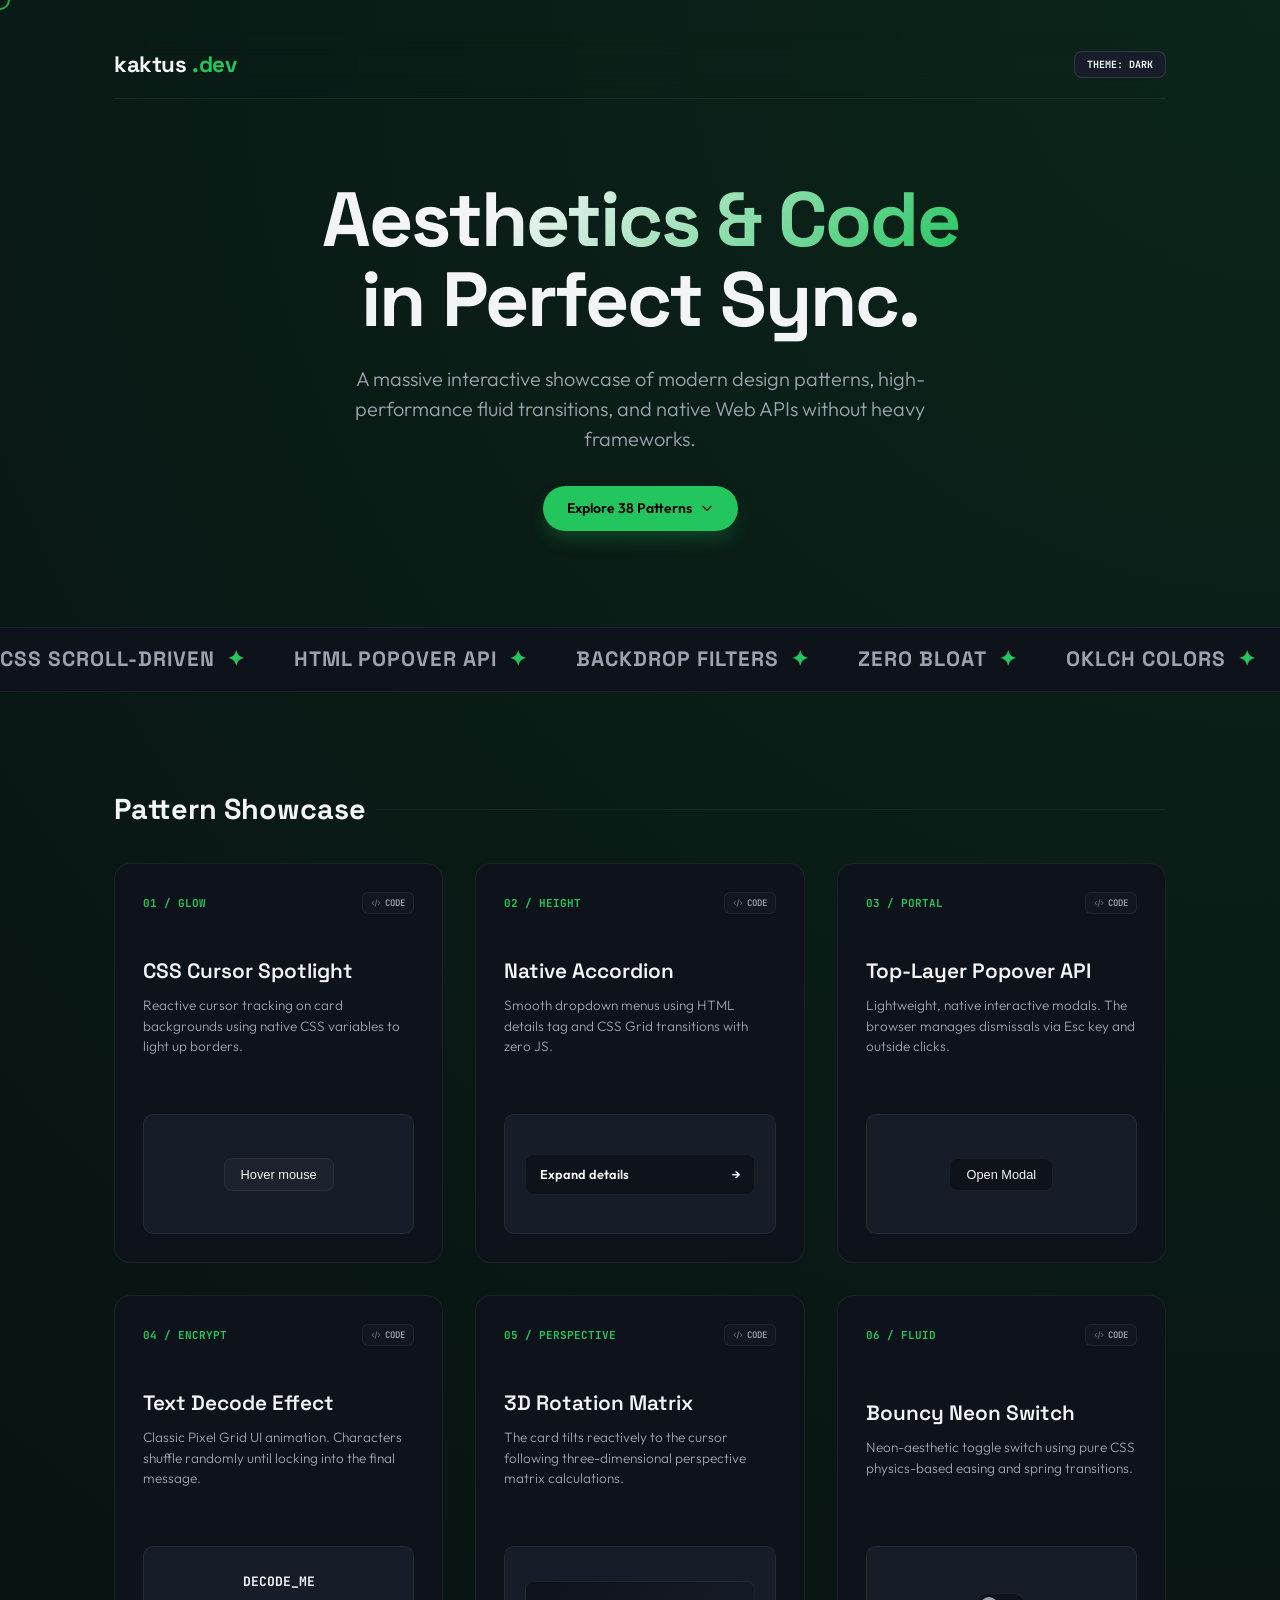
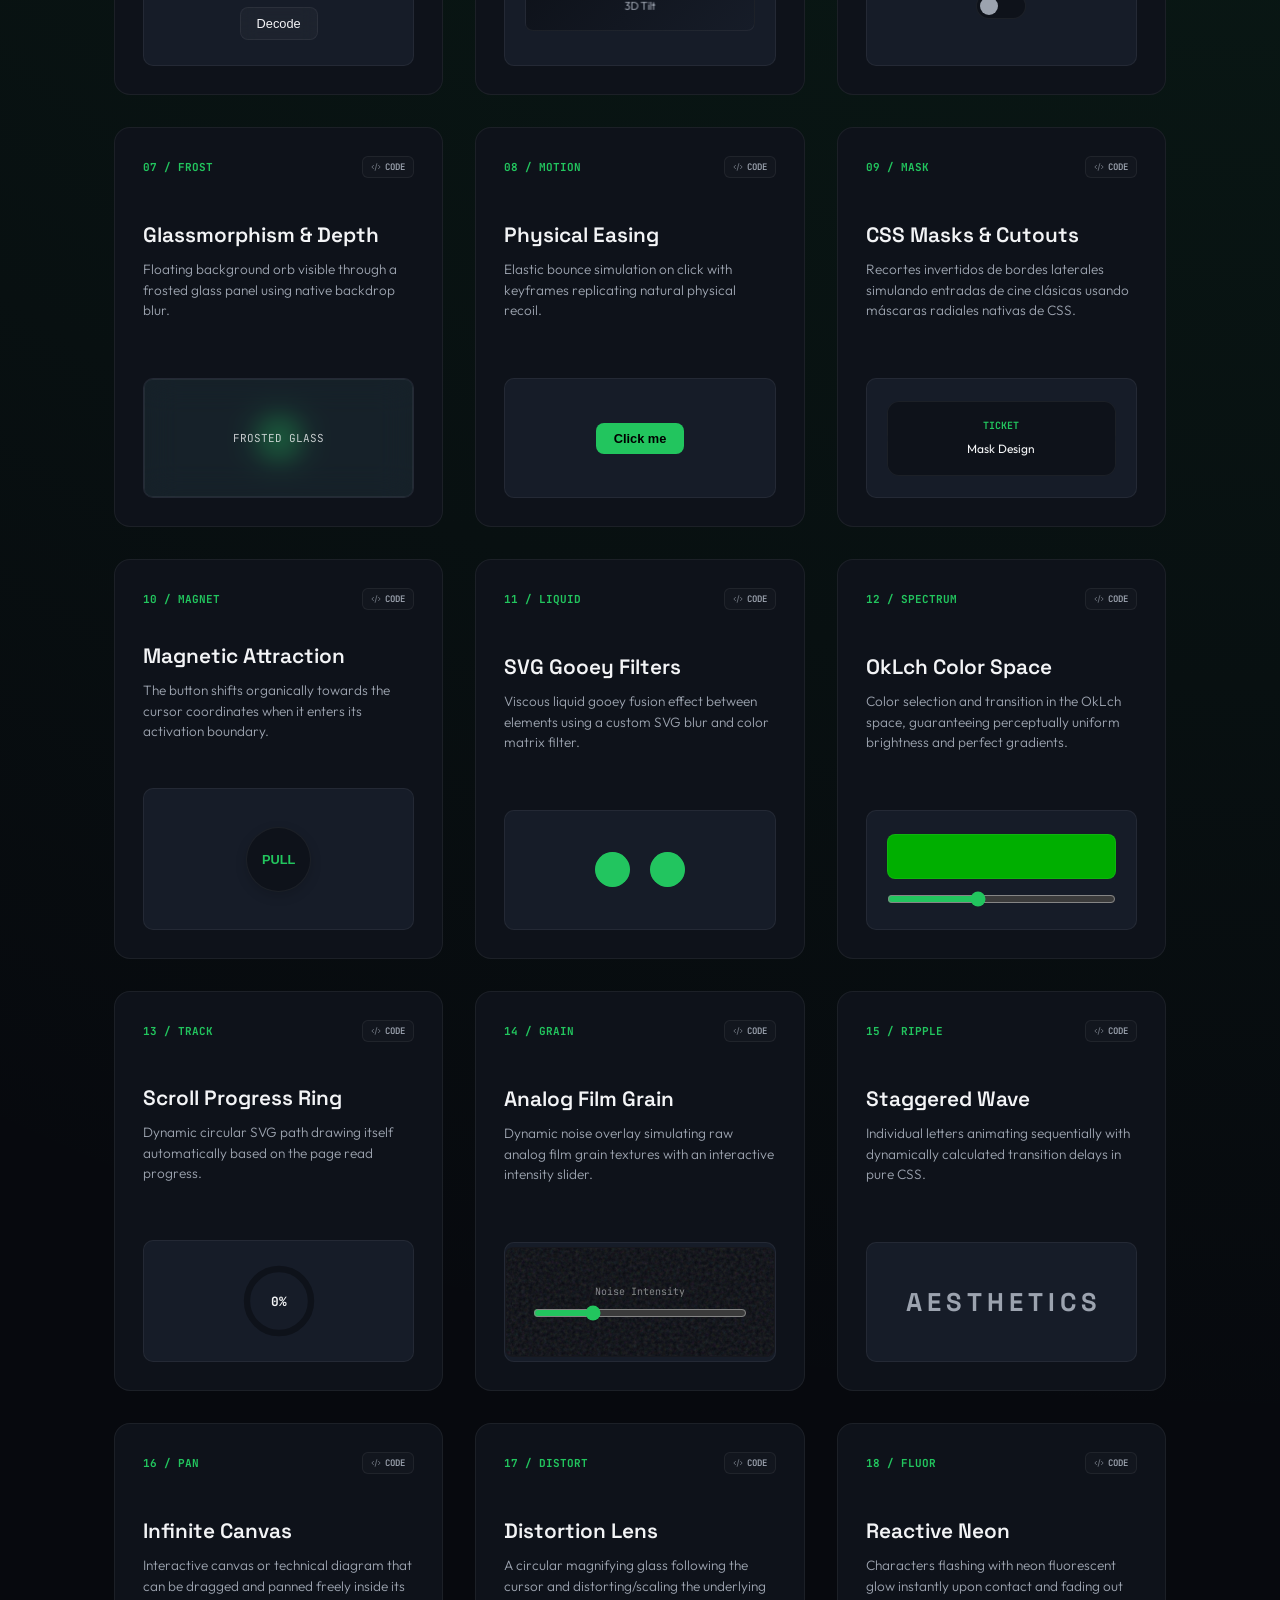
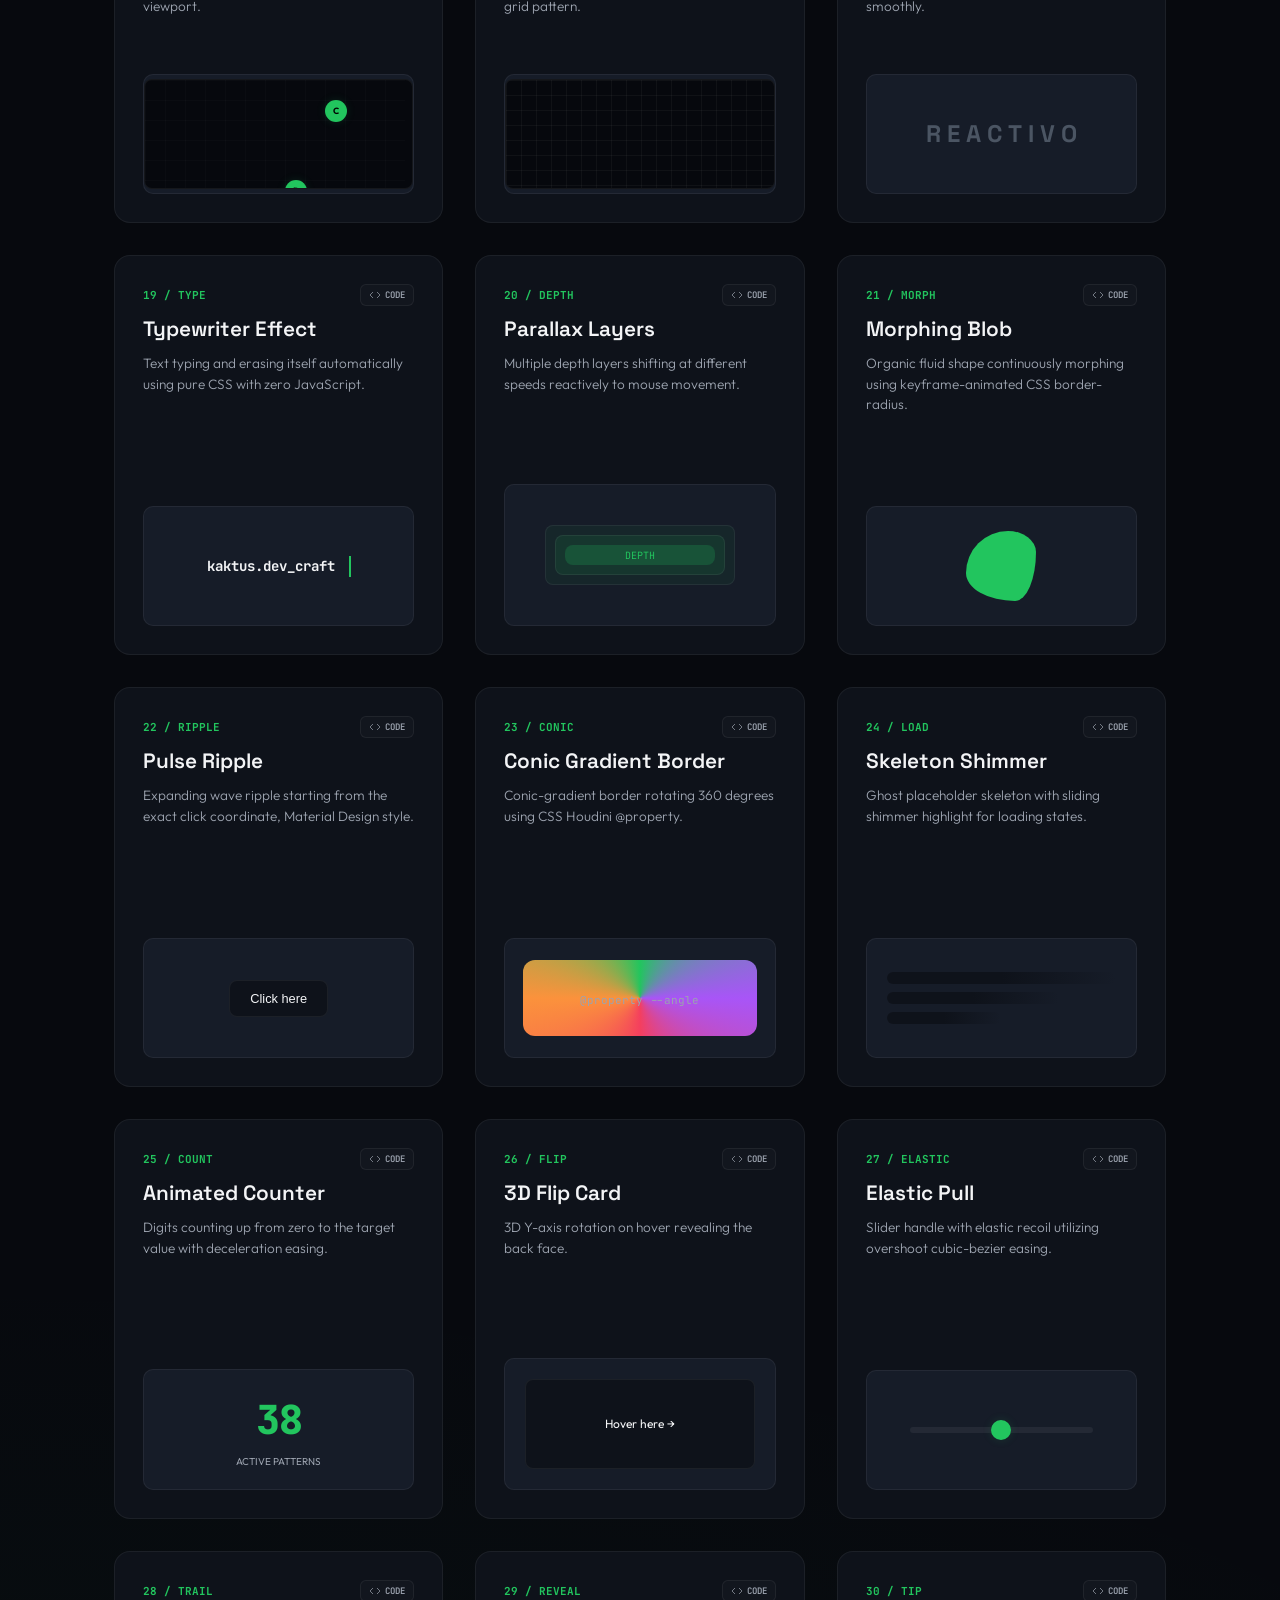
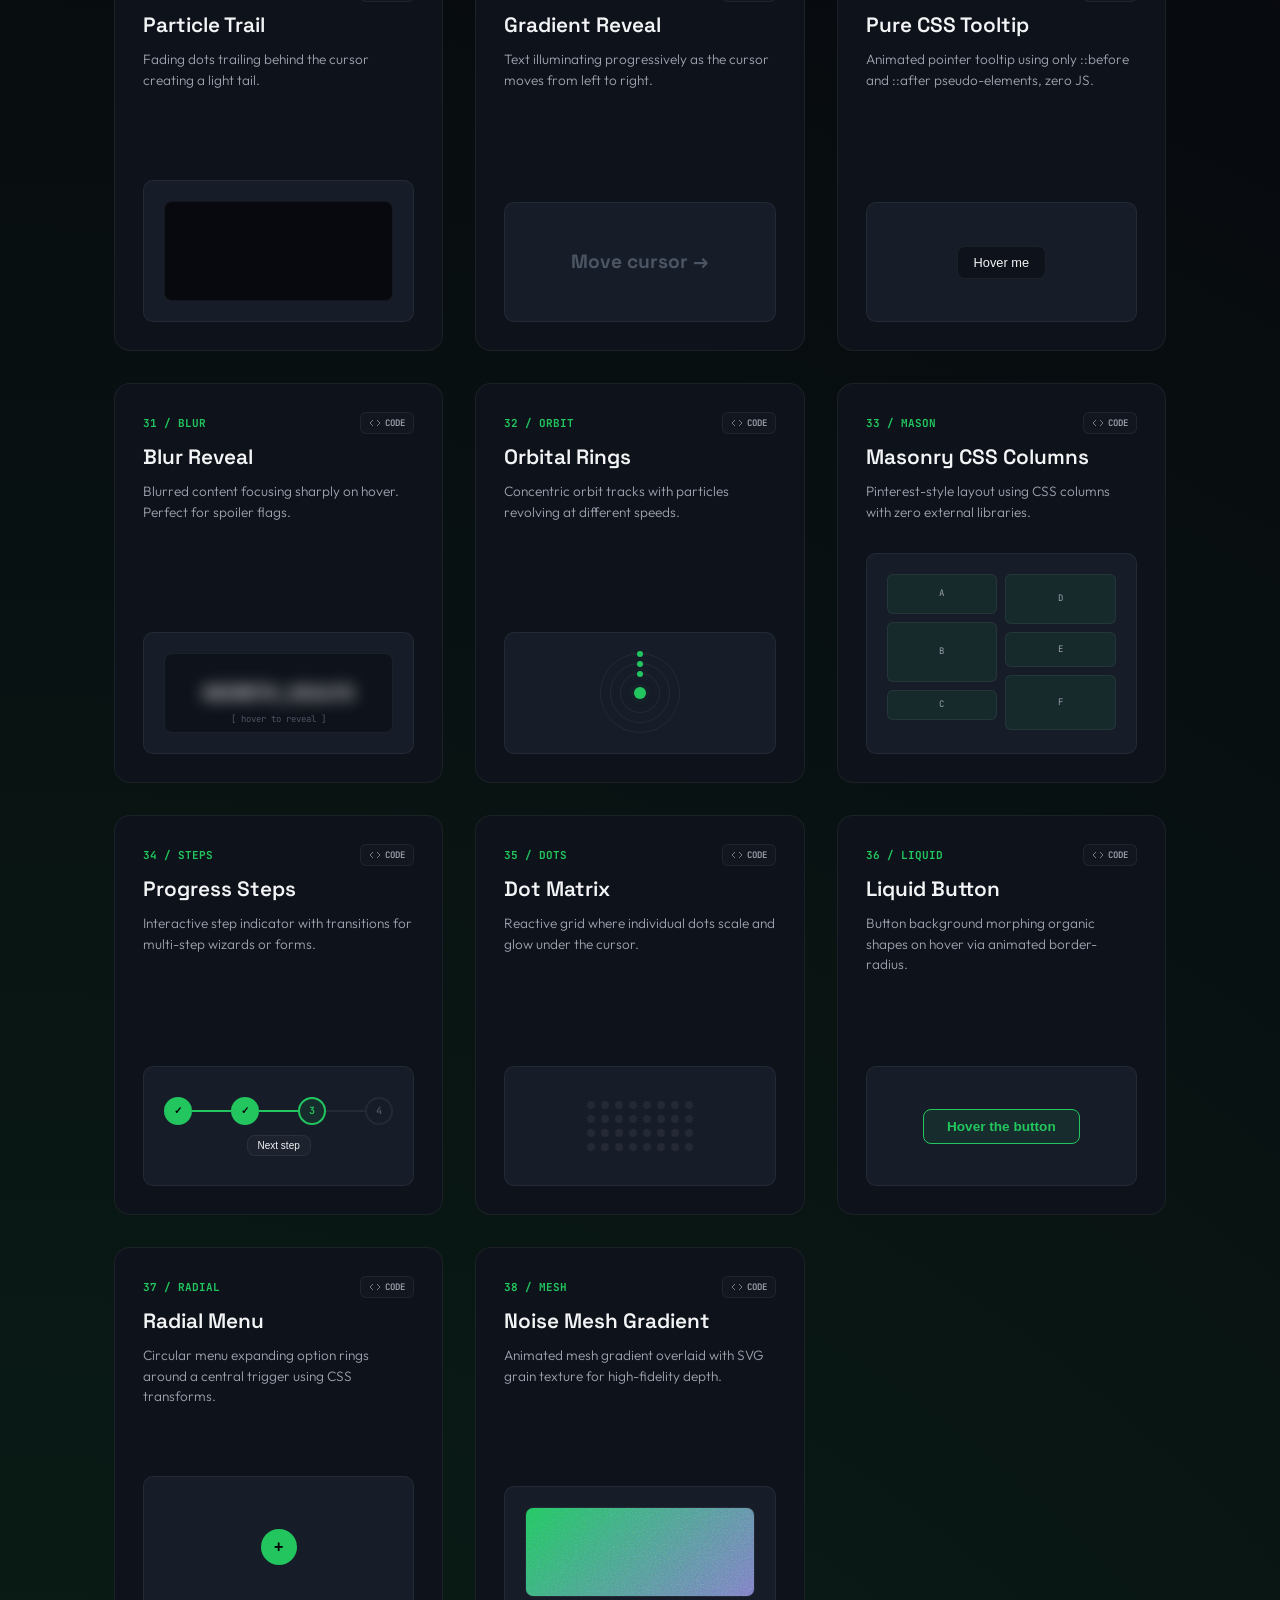
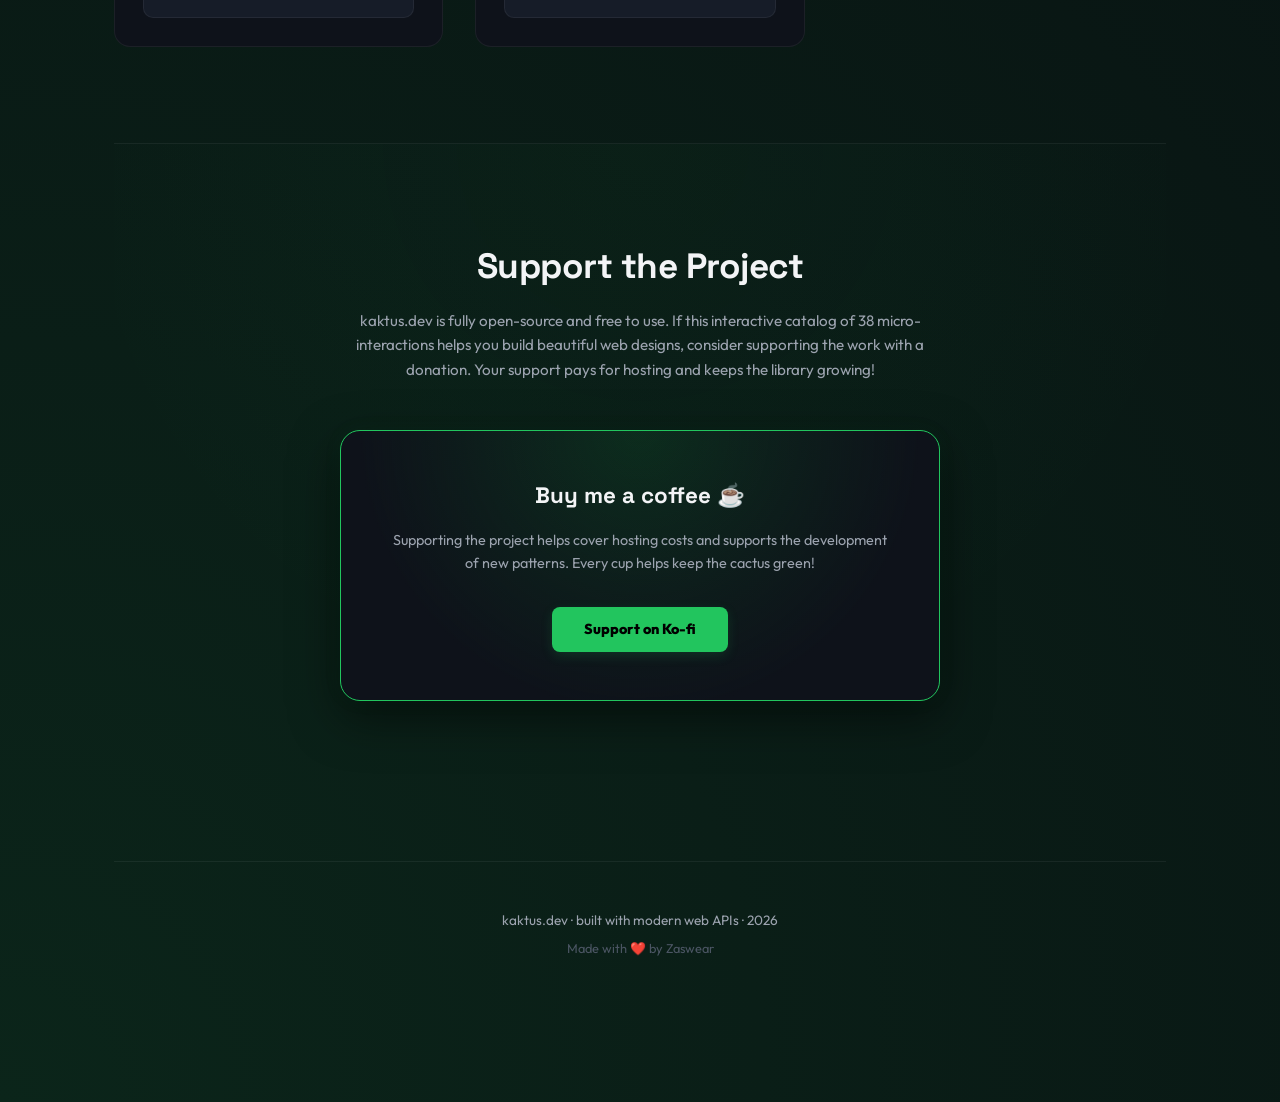
==== index.html @ da3ca8ac "chore: insert brand metadata from head-snippet and convert asset paths to relative for subpath hosti" ====
<!DOCTYPE html>
<html lang="en">
<head>
  <meta charset="UTF-8">
  <meta name="viewport" content="width=device-width, initial-scale=1.0">

  <!-- Primary favicons -->
  <link rel="icon" href="assets/favicon.svg" type="image/svg+xml">
  <link rel="icon" href="assets/favicon-32x32.png" sizes="32x32" type="image/png">
  <link rel="icon" href="assets/favicon-16x16.png" sizes="16x16" type="image/png">
  <link rel="shortcut icon" href="assets/favicon-48x48.png">

  <!-- Apple / iOS -->
  <link rel="apple-touch-icon" sizes="180x180" href="assets/apple-touch-icon.png">
  <link rel="mask-icon" href="assets/safari-pinned-tab.svg" color="#3DDC84">

  <!-- PWA / Android -->
  <link rel="manifest" href="assets/site.webmanifest">
  <meta name="theme-color" content="#0B0F14">

  <!-- Windows tiles -->
  <meta name="msapplication-TileColor" content="#0B0F14">
  <meta name="msapplication-config" content="assets/browserconfig.xml">

  <!-- Open Graph / social -->
  <meta property="og:type" content="website">
  <meta property="og:title" content="kaktus.dev · Premium Design Craft & Web Aesthetics">
  <meta property="og:description" content="A massive interactive showcase of premium frontend design patterns, fluid transitions and native Web APIs — without heavy dependencies.">
  <meta property="og:image" content="assets/og-preview.png">
  <meta property="og:url" content="https://zaswear.github.io/kaktus.dev/">
  <meta name="twitter:card" content="summary_large_image">
  <meta name="twitter:title" content="kaktus.dev · Premium Design Craft & Web Aesthetics">
  <meta name="twitter:description" content="38 premium frontend design patterns, fluid transitions and native Web APIs — zero bloat.">
  <meta name="twitter:image" content="assets/og-preview.png">

  <title>kaktus.dev · Premium Design Craft & Web Aesthetics</title>
  
  <!-- Bugsnag Error & Performance Monitoring -->
  <script src="//d2wy8f7a9ursnm.cloudfront.net/v8/bugsnag.min.js"></script>
  <script type="module">
    import BugsnagPerformance from '//d2wy8f7a9ursnm.cloudfront.net/v1/bugsnag-performance.min.js'
    Bugsnag.start({ apiKey: '9a2d74449e1c978a591c3c16f97dbd9d' })
    BugsnagPerformance.start({ apiKey: '9a2d74449e1c978a591c3c16f97dbd9d' })
  </script>

  <meta name="description" content="A massive interactive showcase of premium frontend design patterns, fluid transitions and native Web APIs — without heavy dependencies.">
  <meta name="author" content="zaswear">
  <link rel="preconnect" href="https://fonts.googleapis.com">
  <link rel="preconnect" href="https://fonts.gstatic.com" crossorigin>
  <link href="https://fonts.googleapis.com/css2?family=Outfit:wght@300;400;500;600;700;800&family=Space+Grotesk:wght@400;500;600;700&family=JetBrains+Mono:wght@400;700&display=swap" rel="stylesheet">
  
  <style>
    :root {
      --bg: #07090e;
      --surface: #0e121a;
      --surface-hi: #161c28;
      --border: rgba(255, 255, 255, 0.06);
      --border-hi: rgba(255, 255, 255, 0.12);
      --text: #f3f4f6;
      --text-mid: #9ca3af;
      --text-faint: #4b5563;
      
      /* Cactus Theme Colors */
      --accent: #22c55e;
      --accent-rgb: 34, 197, 94;
      --accent-hover: #4ade80;
      --accent-glow: rgba(34, 197, 94, 0.15);
      
      --radius: 16px;
      --font-display: 'Space Grotesk', sans-serif;
      --font-sans: 'Outfit', sans-serif;
      --font-mono: 'JetBrains Mono', monospace;
    }

    html[data-theme="light"] {
      --bg: #f9fafb;
      --surface: #ffffff;
      --surface-hi: #f3f4f6;
      --border: rgba(0, 0, 0, 0.06);
      --border-hi: rgba(0, 0, 0, 0.1);
      --text: #111827;
      --text-mid: #4b5563;
      --text-faint: #9ca3af;
      --accent: #16a34a;
      --accent-rgb: 22, 163, 74;
      --accent-hover: #15803d;
      --accent-glow: rgba(22, 163, 74, 0.1);
    }

    * {
      margin: 0;
      padding: 0;
      box-sizing: border-box;
      cursor: none; /* Custom cursor override */
    }

    body {
      background-color: var(--bg);
      color: var(--text);
      font-family: var(--font-sans);
      min-height: 100vh;
      overflow-x: hidden;
      line-height: 1.5;
      transition: background-color 0.4s, color 0.4s;
      background-image: 
        radial-gradient(circle at 100% 0%, var(--accent-glow) 0%, transparent 40%),
        radial-gradient(circle at 0% 100%, var(--accent-glow) 0%, transparent 40%);
    }

    /* Custom Cursor */
    .custom-cursor {
      width: 20px;
      height: 20px;
      border: 2px solid var(--accent);
      border-radius: 50%;
      position: fixed;
      transform: translate(-50%, -50%);
      pointer-events: none;
      z-index: 9999;
      transition: width 0.12s, height 0.12s, background-color 0.12s;
      mix-blend-mode: difference;
    }
    body:active .custom-cursor {
      width: 12px;
      height: 12px;
      background-color: var(--accent);
    }
    body.popover-active .custom-cursor {
      opacity: 0;
      pointer-events: none;
    }

    /* Scroll progress bar */
    .progress-bar {
      position: fixed;
      top: 0;
      left: 0;
      width: 100%;
      height: 3px;
      background: var(--accent);
      transform-origin: 0 50%;
      transform: scaleX(0);
      animation: grow auto linear;
      animation-timeline: scroll(root);
      z-index: 1000;
    }
    @keyframes grow {
      to { transform: scaleX(1); }
    }

    /* Container layout */
    .app-container {
      max-width: 1100px;
      margin: 0 auto;
      padding: 2rem 1.5rem 6rem;
    }

    /* Header */
    header {
      display: flex;
      justify-content: space-between;
      align-items: center;
      margin-bottom: 5rem;
      position: sticky;
      top: 0;
      z-index: 100;
      padding: 1rem 0;
      backdrop-filter: blur(12px);
      border-bottom: 1px solid var(--border);
    }
    .logo {
      font-family: var(--font-display);
      font-weight: 700;
      font-size: 1.4rem;
      letter-spacing: -0.5px;
      display: flex;
      align-items: center;
      gap: 6px;
    }
    .logo span {
      color: var(--accent);
    }
    .theme-btn {
      background: var(--surface-hi);
      border: 1px solid var(--border-hi);
      color: var(--text);
      font-family: var(--font-mono);
      font-size: 10px;
      font-weight: 700;
      padding: 6px 12px;
      border-radius: 8px;
      transition: all 0.2s;
    }
    .theme-btn:hover {
      border-color: var(--accent);
      box-shadow: 0 0 10px var(--accent-glow);
    }

    /* Hero */
    .hero {
      text-align: center;
      margin-bottom: 6rem;
      animation: fadeInUp 0.8s cubic-bezier(0.16, 1, 0.3, 1) forwards;
    }
    @keyframes fadeInUp {
      from { opacity: 0; transform: translateY(30px) scale(0.98); }
      to { opacity: 1; transform: translateY(0) scale(1); }
    }
    .hero h2 {
      font-family: var(--font-display);
      font-size: clamp(2.5rem, 8vw, 4.8rem);
      font-weight: 800;
      line-height: 1.05;
      letter-spacing: -2px;
      margin-bottom: 1.5rem;
    }
    .gradient-text {
      background: linear-gradient(135deg, var(--text) 30%, var(--accent) 100%);
      -webkit-background-clip: text;
      -webkit-text-fill-color: transparent;
    }
    .hero p {
      color: var(--text-mid);
      font-size: clamp(1rem, 2.5vw, 1.25rem);
      max-width: 600px;
      margin: 0 auto 2rem;
      font-weight: 300;
    }

    /* Buttons */
    .cta-btn {
      display: inline-flex;
      align-items: center;
      gap: 8px;
      background: var(--accent);
      color: #000;
      font-family: var(--font-sans);
      font-weight: 600;
      font-size: 14px;
      padding: 12px 24px;
      border-radius: 99px;
      text-decoration: none;
      transition: all 0.25s cubic-bezier(0.2, 0.8, 0.2, 1);
      box-shadow: 0 10px 20px -5px rgba(var(--accent-rgb), 0.3);
    }
    .cta-btn:hover {
      background: var(--accent-hover);
      transform: translateY(-2px);
      box-shadow: 0 15px 25px -5px rgba(var(--accent-rgb), 0.45);
    }

    /* Infinite Marquee */
    .marquee-wrap {
      overflow: hidden;
      width: 100vw;
      position: relative;
      left: 50%;
      right: 50%;
      margin-left: -50vw;
      margin-right: -50vw;
      background: var(--surface);
      border-top: 1px solid var(--border);
      border-bottom: 1px solid var(--border);
      padding: 1rem 0;
      margin-bottom: 6rem;
    }
    .marquee {
      display: flex;
      gap: 3rem;
      width: max-content;
      animation: scroll-marquee 25s linear infinite;
    }
    .marquee span {
      font-family: var(--font-display);
      font-size: 1.3rem;
      font-weight: 700;
      text-transform: uppercase;
      letter-spacing: 1px;
      color: var(--text-mid);
      display: flex;
      align-items: center;
      gap: 12px;
    }
    .marquee span::after {
      content: '✦';
      color: var(--accent);
    }
    @keyframes scroll-marquee {
      0% { transform: translateX(0); }
      100% { transform: translateX(-50%); }
    }

    /* Showcase grid */
    .showcase-title {
      font-family: var(--font-display);
      font-size: 1.8rem;
      font-weight: 700;
      margin-bottom: 2rem;
      display: flex;
      align-items: center;
      gap: 10px;
    }
    .showcase-title::after {
      content: '';
      flex: 1;
      height: 1px;
      background: var(--border);
    }
    
    .grid-showcase {
      display: grid;
      grid-template-columns: repeat(auto-fit, minmax(320px, 1fr));
      gap: 2rem;
      margin-bottom: 6rem;
    }

    /* Modern cards */
    .card {
      background: var(--surface);
      border: 1px solid var(--border);
      border-radius: var(--radius);
      padding: 1.75rem;
      position: relative;
      overflow: hidden;
      display: flex;
      flex-direction: column;
      justify-content: space-between;
      min-height: 400px;
      transition: all 0.3s cubic-bezier(0.2, 0.8, 0.2, 1);
    }
    
    /* View Timeline Animation (entry fade & scale on scroll) */
    @supports (animation-timeline: view()) {
      .card {
        view-timeline-name: --card-view;
        view-timeline-axis: block;
        animation-timeline: --card-view;
        animation-name: entry-fade-scale;
        animation-range: entry 0% cover 25%;
        animation-fill-mode: both;
      }
    }
    @keyframes entry-fade-scale {
      from { opacity: 0; transform: scale(0.95) translateY(30px); }
      to { opacity: 1; transform: scale(1) translateY(0); }
    }

    /* Ambient card spotlight */
    .card::before {
      content: '';
      position: absolute;
      inset: 0;
      background: radial-gradient(350px circle at var(--x, 0px) var(--y, 0px), rgba(var(--accent-rgb), 0.05), transparent 80%);
      pointer-events: none;
      opacity: 0;
      transition: opacity 0.3s;
    }
    .card:hover::before {
      opacity: 1;
    }
    .card:hover {
      border-color: var(--border-hi);
      transform: translateY(-6px);
      box-shadow: 0 20px 40px -15px rgba(0, 0, 0, 0.5);
    }

    /* Card header elements */
    .card-header {
      display: flex;
      justify-content: space-between;
      align-items: center;
      margin-bottom: 0.5rem;
      z-index: 5;
    }

    .card-num {
      font-family: var(--font-mono);
      font-size: 11px;
      color: var(--accent);
      font-weight: 700;
    }
    .card-title {
      font-family: var(--font-display);
      font-size: 1.3rem;
      font-weight: 600;
      margin-bottom: 0.5rem;
      z-index: 5;
    }
    .card-desc {
      color: var(--text-mid);
      font-size: 0.85rem;
      margin-bottom: 1.5rem;
      font-weight: 300;
      flex-grow: 1;
      z-index: 5;
    }

    /* Interactive Demos inside cards */
    .demo-box {
      background: var(--surface-hi);
      border: 1px solid var(--border);
      border-radius: 10px;
      padding: 1.25rem;
      min-height: 120px;
      display: flex;
      align-items: center;
      justify-content: center;
      position: relative;
      overflow: hidden;
      z-index: 5;
    }

    /* Code button style */
    .code-btn {
      background: rgba(255, 255, 255, 0.02);
      border: 1px solid var(--border);
      color: var(--text-mid);
      font-family: var(--font-mono);
      font-size: 9px;
      font-weight: 600;
      padding: 4px 8px;
      border-radius: 6px;
      transition: all 0.2s;
      cursor: pointer;
      display: inline-flex;
      align-items: center;
      gap: 4px;
    }
    .code-btn:hover {
      border-color: var(--accent);
      color: var(--accent);
      box-shadow: 0 0 8px var(--accent-glow);
    }
    .code-btn svg {
      opacity: 0.7;
    }

    /* Demo 1: Glass button & hover state */
    .glass-btn {
      background: rgba(255, 255, 255, 0.03);
      backdrop-filter: blur(8px);
      border: 1px solid var(--border);
      color: var(--text);
      padding: 8px 16px;
      border-radius: 8px;
      font-size: 0.8rem;
      transition: all 0.25s;
    }
    .glass-btn:hover {
      background: rgba(var(--accent-rgb), 0.1);
      border-color: var(--accent);
      box-shadow: 0 0 15px var(--accent-glow);
    }

    /* Demo 2: Native Details CSS Accordion */
    .accordion-demo {
      width: 100%;
    }
    .accordion-demo details {
      background: var(--surface);
      border: 1px solid var(--border);
      border-radius: 8px;
      overflow: hidden;
    }
    .accordion-demo summary {
      padding: 10px 14px;
      font-size: 0.8rem;
      font-weight: 600;
      color: var(--text);
      list-style: none;
      outline: none;
      display: flex;
      justify-content: space-between;
      align-items: center;
    }
    .accordion-demo summary::after {
      content: '→';
      transition: transform 0.2s;
    }
    .accordion-demo details[open] summary::after {
      transform: rotate(90deg);
    }
    .accordion-content {
      display: grid;
      grid-template-rows: 0fr;
      transition: grid-template-rows 0.25s cubic-bezier(0.2, 0.8, 0.2, 1);
    }
    .accordion-demo details[open] .accordion-content {
      grid-template-rows: 1fr;
    }
    .accordion-content-inner {
      min-height: 0;
    }
    .accordion-text {
      padding: 0 14px 14px;
      font-size: 0.78rem;
      color: var(--text-mid);
    }

    /* Demo 3: Popover Trigger Button */
    .popover-trigger-btn {
      background: var(--surface);
      border: 1px solid var(--border);
      color: var(--text);
      padding: 8px 16px;
      border-radius: 8px;
      font-size: 0.8rem;
      transition: all 0.2s;
    }
    .popover-trigger-btn:hover {
      border-color: var(--accent);
    }

    /* Demo 4: Text Scramble */
    .scramble-text {
      font-family: var(--font-mono);
      font-size: 13px;
      font-weight: 700;
      color: var(--text);
    }

    /* Demo 5: 3D Tilt */
    .tilt-box-container {
      perspective: 800px;
      width: 100%;
    }
    .tilt-inner {
      width: 100%;
      padding: 1rem;
      background: linear-gradient(135deg, var(--surface) 0%, var(--surface-hi) 100%);
      border: 1px solid var(--border);
      border-radius: 8px;
      text-align: center;
      transition: transform 0.1s ease-out;
      transform-style: preserve-3d;
    }
    .tilt-inner span {
      display: block;
      font-size: 11px;
      color: var(--text-mid);
      transform: translateZ(20px);
    }

    /* Demo 6: Custom Neon Switch */
    .switch-container {
      position: relative;
      display: inline-block;
      width: 50px;
      height: 26px;
    }
    .switch-input {
      opacity: 0;
      width: 0;
      height: 0;
    }
    .switch-slider {
      position: absolute;
      cursor: pointer;
      inset: 0;
      background-color: var(--surface);
      border: 1px solid var(--border);
      border-radius: 34px;
      transition: .3s cubic-bezier(0.175, 0.885, 0.32, 1.275);
    }
    .switch-slider:before {
      position: absolute;
      content: "";
      height: 18px;
      width: 18px;
      left: 3px;
      bottom: 3px;
      background-color: var(--text-mid);
      border-radius: 50%;
      transition: .3s cubic-bezier(0.175, 0.885, 0.32, 1.275);
    }
    .switch-input:checked + .switch-slider {
      background-color: rgba(var(--accent-rgb), 0.15);
      border-color: var(--accent);
      box-shadow: 0 0 10px var(--accent-glow);
    }
    .switch-input:checked + .switch-slider:before {
      transform: translateX(24px);
      background-color: var(--accent);
    }

    /* Demo 7: Glass Orb Background */
    .glass-orb-bg {
      position: absolute;
      width: 50px;
      height: 50px;
      background: radial-gradient(circle, var(--accent) 0%, transparent 70%);
      border-radius: 50%;
      animation: orb-float 6s infinite alternate ease-in-out;
    }
    @keyframes orb-float {
      0% { transform: translate(-30px, -20px); }
      100% { transform: translate(30px, 20px); }
    }
    .frosted-glass {
      width: 100%;
      height: 100%;
      backdrop-filter: blur(16px);
      -webkit-backdrop-filter: blur(16px);
      background: rgba(var(--accent-rgb), 0.03);
      border: 1px solid var(--border);
      border-radius: 8px;
      display: flex;
      align-items: center;
      justify-content: center;
      z-index: 1;
    }

    /* Demo 8: Spring Bouncy Button */
    .spring-btn {
      background: var(--accent);
      color: #000;
      border: none;
      padding: 8px 18px;
      border-radius: 8px;
      font-size: 0.8rem;
      font-weight: 600;
      transition: transform 0.1s;
    }
    .spring-btn:active {
      transform: scale(0.9);
    }
    .spring-btn.animate-spring {
      animation: spring-bounce 0.6s cubic-bezier(0.175, 0.885, 0.32, 1.275);
    }
    @keyframes spring-bounce {
      0% { transform: scale(1); }
      30% { transform: scale(1.18); }
      50% { transform: scale(0.88); }
      70% { transform: scale(1.05); }
      90% { transform: scale(0.98); }
      100% { transform: scale(1); }
    }

    /* Demo 9: Inverted coupon corner cutout */
    .inverted-cutout-card {
      width: 100%;
      padding: 1rem;
      background: var(--surface);
      border: 1px solid var(--border);
      border-radius: 12px;
      mask: 
        radial-gradient(circle at 0 50%, transparent 10px, #000 11px) -10px 0/100% 100% no-repeat,
        radial-gradient(circle at 100% 50%, transparent 10px, #000 11px) 10px 0/100% 100% no-repeat;
      -webkit-mask: 
        radial-gradient(circle at 0 50%, transparent 10px, #000 11px) -10px 0/100% 100% no-repeat,
        radial-gradient(circle at 100% 50%, transparent 10px, #000 11px) 10px 0/100% 100% no-repeat;
      background: var(--surface);
      text-align: center;
    }

    /* Native Popover Styling */
    .popup-box {
      border: 1px solid var(--border-hi);
      background: var(--surface-hi);
      border-radius: 12px;
      padding: 1.25rem;
      max-width: 280px;
      color: var(--text);
      box-shadow: 0 16px 48px rgba(0,0,0,0.6);
      z-index: 1000;
    }
    .popup-box[popover] {
      margin: auto;
      inset: unset;
      top: 50%;
      left: 50%;
      transform: translate(-50%, -50%);
      color: inherit;
    }
    .popup-box::backdrop {
      background: rgba(0, 0, 0, 0.6);
      backdrop-filter: blur(4px);
    }
    .popup-title {
      font-family: var(--font-display);
      font-size: 0.95rem;
      font-weight: 600;
      margin-bottom: 0.4rem;
    }
    .popup-text {
      font-size: 0.75rem;
      color: var(--text-mid);
      margin-bottom: 0.8rem;
      line-height: 1.4;
    }
    .popup-close {
      background: var(--accent);
      color: #000;
      border: none;
      border-radius: 6px;
      padding: 5px 12px;
      font-size: 10px;
      font-weight: 600;
      transition: background 0.15s;
      cursor: pointer;
    }
    .popup-close:hover {
      background: var(--accent-hover);
    }

    /* Card 10: Magnetic element wrapper */
    .magnetic-wrap {
      width: 100%;
      height: 100px;
      display: flex;
      align-items: center;
      justify-content: center;
    }
    .magnetic-btn {
      background: var(--surface);
      border: 1px solid var(--border);
      color: var(--accent);
      width: 65px;
      height: 65px;
      border-radius: 50%;
      display: flex;
      align-items: center;
      justify-content: center;
      font-size: 0.8rem;
      font-weight: 600;
      transition: transform 0.2s cubic-bezier(0.25, 1, 0.5, 1);
      box-shadow: 0 4px 12px rgba(0,0,0,0.15);
    }

    /* Card 11: Gooey Fusion Liquid Blobs */
    .gooey-container {
      filter: url('#gooey-filter');
      position: relative;
      width: 120px;
      height: 60px;
      background: transparent;
    }
    .blob {
      position: absolute;
      width: 35px;
      height: 35px;
      background: var(--accent);
      border-radius: 50%;
      top: 12px;
    }
    .blob1 {
      left: 15px;
      animation: blob-move 3.5s infinite alternate ease-in-out;
    }
    .blob2 {
      right: 15px;
    }
    @keyframes blob-move {
      0% { transform: translateX(0); }
      100% { transform: translateX(50px); }
    }

    /* Card 12: OkLch gradient slider */
    .oklch-container {
      width: 100%;
      display: flex;
      flex-direction: column;
      gap: 12px;
    }
    .oklch-color-box {
      height: 45px;
      border-radius: 8px;
      background: oklch(0.65 0.25 140);
      transition: background 0.1s ease;
      border: 1px solid var(--border);
    }
    .oklch-slider {
      width: 100%;
      accent-color: var(--accent);
      cursor: pointer;
    }

    /* Card 13: Scroll-driven progress ring */
    .scroll-ring-container {
      position: relative;
      width: 80px;
      height: 80px;
    }
    .scroll-ring-container svg {
      transform: rotate(-90deg);
    }
    .ring-bg {
      fill: none;
      stroke: var(--surface);
      stroke-width: 8px;
    }
    .ring-fg {
      fill: none;
      stroke: var(--accent);
      stroke-width: 8px;
      stroke-linecap: round;
      stroke-dasharray: 251.2;
      stroke-dashoffset: 251.2;
      transition: stroke-dashoffset 0.1s ease;
    }
    .ring-text {
      position: absolute;
      inset: 0;
      display: flex;
      align-items: center;
      justify-content: center;
      font-family: var(--font-mono);
      font-size: 0.8rem;
      font-weight: 700;
    }

    /* Card 14: Analog Film Grain */
    .grain-container {
      width: 100%;
      height: 110px;
      position: relative;
      background: #080a10;
      border: 1px solid var(--border);
      border-radius: 8px;
      display: flex;
      flex-direction: column;
      align-items: center;
      justify-content: center;
      overflow: hidden;
      gap: 6px;
    }
    .grain-overlay {
      position: absolute;
      inset: -200%;
      background-image: url("data:image/svg+xml,%3Csvg viewBox='0 0 200 200' xmlns='http://www.w3.org/2000/svg'%3E%3Cfilter id='noiseFilter'%3E%3CfeTurbulence type='fractalNoise' baseFrequency='0.75' numOctaves='3' stitchTiles='stitch'/%3E%3C/filter%3E%3Crect width='100%25' height='100%25' filter='url(%23noiseFilter)'/%3E%3C/svg%3E");
      opacity: 0.15;
      pointer-events: none;
      animation: grain-dance 8s steps(10) infinite;
    }
    @keyframes grain-dance {
      0%, 100% { transform:translate(0, 0); }
      10% { transform:translate(-5%, -10%); }
      30% { transform:translate(-15%, 5%); }
      50% { transform:translate(-5%, 10%); }
      70% { transform:translate(15%, -5%); }
      90% { transform:translate(5%, -15%); }
    }

    /* Card 15: Staggered Wave */
    .stagger-text-container {
      display: flex;
      gap: 5px;
      user-select: none;
    }
    .stagger-letter {
      display: inline-block;
      font-family: var(--font-display);
      font-size: 1.6rem;
      font-weight: 800;
      color: var(--text-mid);
      transition: transform 0.3s cubic-bezier(0.175, 0.885, 0.32, 1.275), color 0.3s;
      transition-delay: calc(var(--i) * 0.04s);
    }
    .stagger-text-container:hover .stagger-letter {
      transform: translateY(-8px);
      color: var(--accent);
    }

    /* Card 16: Infinite Draggable Canvas */
    .draggable-viewport {
      width: 100%;
      height: 110px;
      overflow: hidden;
      position: relative;
      border: 1px solid var(--border);
      border-radius: 8px;
      background: #06080d;
      cursor: grab;
    }
    .draggable-viewport:active {
      cursor: grabbing;
    }
    .draggable-canvas {
      width: 400px;
      height: 400px;
      position: absolute;
      top: -140px;
      left: -140px;
      transform: translate3d(0,0,0);
    }
    .canvas-grid-pattern {
      width: 100%;
      height: 100%;
      background-image: 
        linear-gradient(rgba(255,255,255,0.02) 1px, transparent 1px),
        linear-gradient(90deg, rgba(255,255,255,0.02) 1px, transparent 1px);
      background-size: 20px 20px;
    }
    .canvas-marker {
      position: absolute;
      width: 22px;
      height: 22px;
      background: var(--accent);
      color: #000;
      border-radius: 50%;
      display: flex;
      align-items: center;
      justify-content: center;
      font-size: 9px;
      font-weight: 700;
      box-shadow: 0 0 10px var(--accent-glow);
    }

    /* Card 17: Dynamic Lens Distortion */
    .lens-container {
      width: 100%;
      height: 110px;
      position: relative;
      overflow: hidden;
      background: #06080d;
      border-radius: 8px;
      border: 1px solid var(--border);
    }
    .lens-grid {
      width: 100%;
      height: 100%;
      background-image: 
        linear-gradient(rgba(255,255,255,0.04) 1px, transparent 1px),
        linear-gradient(90deg, rgba(255,255,255,0.04) 1px, transparent 1px);
      background-size: 15px 15px;
    }
    .lens-glass {
      position: absolute;
      width: 55px;
      height: 55px;
      border-radius: 50%;
      border: 2px solid rgba(var(--accent-rgb), 0.4);
      pointer-events: none;
      transform: translate(-50%, -50%);
      box-shadow: 0 0 15px rgba(0,0,0,0.5), inset 0 0 10px rgba(255,255,255,0.08);
      backdrop-filter: blur(0.5px) scale(1.3);
      -webkit-backdrop-filter: blur(0.5px) scale(1.3);
      left: 50%;
      top: 50%;
      display: none;
    }

    /* Card 18: Neon Reactive Hover Text */
    .neon-text-container {
      display: flex;
      gap: 6px;
      user-select: none;
    }
    .neon-letter {
      font-family: var(--font-display);
      font-size: 1.5rem;
      font-weight: 750;
      color: var(--text-faint);
      transition: color 0.12s, text-shadow 0.12s;
    }
    .neon-letter:hover {
      color: var(--accent);
      text-shadow: 
        0 0 5px var(--accent),
        0 0 10px var(--accent),
        0 0 20px var(--accent);
      transition: 0s;
    }

    /* Code Viewer Modal Styling */
    .code-viewer-modal {
      border: 1px solid var(--border-hi);
      background: #090d16;
      border-radius: 12px;
      padding: 1.5rem;
      width: 90%;
      max-width: 700px;
      max-height: 80vh;
      color: var(--text);
      box-shadow: 0 24px 64px rgba(0,0,0,0.8);
      overflow: hidden;
      z-index: 1001;
    }
    .code-viewer-modal:popover-open {
      display: flex;
      flex-direction: column;
    }
    .code-viewer-modal:popover-open,
    .code-viewer-modal:popover-open * {
      cursor: auto;
    }
    .code-viewer-modal::backdrop {
      cursor: auto;
    }
    .code-viewer-modal[popover] {
      margin: auto;
      inset: unset;
      top: 50%;
      left: 50%;
      transform: translate(-50%, -50%);
    }
    .code-viewer-modal::backdrop {
      background: rgba(0, 0, 0, 0.85);
      backdrop-filter: blur(8px);
    }
    .code-viewer-header {
      display: flex;
      justify-content: space-between;
      align-items: center;
      margin-bottom: 1rem;
      border-bottom: 1px solid var(--border);
      padding-bottom: 0.75rem;
      flex-shrink: 0;
    }
    .code-viewer-title {
      font-family: var(--font-display);
      font-size: 1.1rem;
      font-weight: 700;
    }
    .code-copy-btn {
      background: var(--surface-hi);
      border: 1px solid var(--border-hi);
      color: var(--text);
      border-radius: 6px;
      padding: 5px 12px;
      font-size: 10px;
      font-family: var(--font-mono);
      font-weight: 600;
      transition: all 0.15s;
      cursor: pointer;
    }
    .code-copy-btn:hover {
      border-color: var(--accent);
      box-shadow: 0 0 8px var(--accent-glow);
    }
    .code-viewer-body {
      overflow-y: auto;
      flex-grow: 1;
      background: #05070c;
      border: 1px solid rgba(255,255,255,0.03);
      border-radius: 8px;
      padding: 1rem;
    }
    .code-viewer-body pre {
      margin: 0;
      white-space: pre-wrap;
      overflow-wrap: break-word;
      word-break: normal;
    }
    .code-viewer-body code {
      font-family: var(--font-mono);
      font-size: 0.8rem;
      line-height: 1.5;
    }
    .hl-key { color: #a855f7; font-weight: 700; }
    .hl-str { color: #10b981; }
    .hl-tag { color: #f43f5e; font-weight: 700; }
    .hl-attr { color: #fb923c; }
    .hl-comm { color: #6b7280; font-style: italic; }

    /* Code Viewer Tabs Styling */
    .code-viewer-tabs {
      display: flex;
      gap: 6px;
      margin-bottom: 1rem;
      border-bottom: 1px solid var(--border);
      padding-bottom: 0.5rem;
      flex-shrink: 0;
    }
    .code-tab-btn {
      background: transparent;
      border: 1px solid transparent;
      color: var(--text-mid);
      border-radius: 6px;
      padding: 6px 14px;
      font-size: 11px;
      font-family: var(--font-mono);
      font-weight: 600;
      transition: all 0.15s;
      cursor: pointer;
    }
    .code-tab-btn:hover {
      color: var(--text);
      background: rgba(255, 255, 255, 0.02);
    }
    .code-tab-btn.active {
      color: var(--accent);
      background: rgba(var(--accent-rgb), 0.05);
      border-color: rgba(var(--accent-rgb), 0.2);
    }

    /* Custom scrollbar for code viewer */
    .code-viewer-body::-webkit-scrollbar {
      width: 6px;
    }
    .code-viewer-body::-webkit-scrollbar-track {
      background: transparent;
    }
    .code-viewer-body::-webkit-scrollbar-thumb {
      background: rgba(255, 255, 255, 0.1);
      border-radius: 3px;
    }
    .code-viewer-body::-webkit-scrollbar-thumb:hover {
      background: rgba(255, 255, 255, 0.2);
    }

    /* Card 19: Typewriter */
    .typewriter-text {
      font-family: var(--font-mono);
      font-size: 14px;
      font-weight: 700;
      color: var(--text);
      border-right: 2px solid var(--accent);
      white-space: nowrap;
      overflow: hidden;
      animation: typing 2.5s steps(18) infinite, blink 0.6s step-end infinite alternate;
      width: 18ch;
    }
    @keyframes typing { 0%,100% { width: 0; } 50% { width: 18ch; } }
    @keyframes blink { 50% { border-color: transparent; } }

    /* Card 20: Parallax Tilt Layers */
    .parallax-box { perspective: 600px; width: 100%; height: 100px; position: relative; }
    .parallax-layer { position: absolute; border-radius: 8px; transition: transform 0.15s ease-out; }
    .parallax-l1 { inset: 20px; background: rgba(var(--accent-rgb), 0.06); border: 1px solid var(--border); }
    .parallax-l2 { inset: 30px; background: rgba(var(--accent-rgb), 0.1); border: 1px solid var(--border); }
    .parallax-l3 { inset: 40px; background: rgba(var(--accent-rgb), 0.2); display: flex; align-items: center; justify-content: center; font-size: 10px; font-family: var(--font-mono); color: var(--accent); }

    /* Card 21: Morphing Blob */
    .morph-blob {
      width: 70px; height: 70px; background: var(--accent);
      border-radius: 60% 40% 30% 70% / 60% 30% 70% 40%;
      animation: morph-shape 6s ease-in-out infinite;
    }
    @keyframes morph-shape {
      0%,100% { border-radius: 60% 40% 30% 70% / 60% 30% 70% 40%; }
      25% { border-radius: 30% 60% 70% 40% / 50% 60% 30% 60%; }
      50% { border-radius: 50% 60% 30% 60% / 30% 60% 70% 40%; }
      75% { border-radius: 40% 30% 60% 50% / 60% 40% 30% 70%; }
    }

    /* Card 22: Pulse Ripple */
    .ripple-btn { position: relative; overflow: hidden; background: var(--surface); border: 1px solid var(--border); color: var(--text); padding: 10px 20px; border-radius: 8px; font-size: 0.8rem; }
    .ripple-circle { position: absolute; border-radius: 50%; background: rgba(var(--accent-rgb), 0.3); transform: scale(0); animation: ripple-expand 0.6s ease-out forwards; pointer-events: none; }
    @keyframes ripple-expand { to { transform: scale(4); opacity: 0; } }

    /* Card 23: Gradient Border */
    .gradient-border-box {
      width: 100%; padding: 1.5rem; border-radius: 10px; text-align: center;
      background: var(--surface);
      position: relative;
      z-index: 1;
    }
    .gradient-border-box::before {
      content: ''; position: absolute; inset: -2px; border-radius: 12px; z-index: -1;
      background: conic-gradient(from var(--angle, 0deg), var(--accent), #a855f7, #f43f5e, #fb923c, var(--accent));
      animation: rotate-gradient 3s linear infinite;
    }
    @keyframes rotate-gradient { to { --angle: 360deg; } }
    @property --angle { syntax: '<angle>'; initial-value: 0deg; inherits: false; }

    /* Card 24: Skeleton Shimmer */
    .skeleton-box { width: 100%; display: flex; flex-direction: column; gap: 8px; }
    .skeleton-line { height: 12px; border-radius: 6px; background: linear-gradient(90deg, var(--surface) 25%, var(--surface-hi) 50%, var(--surface) 75%); background-size: 200% 100%; animation: shimmer 1.5s infinite; }
    .skeleton-line:nth-child(2) { width: 75%; }
    .skeleton-line:nth-child(3) { width: 50%; }
    @keyframes shimmer { 0% { background-position: 200% 0; } 100% { background-position: -200% 0; } }

    /* Card 25: Counter Animation */
    .counter-display { font-family: var(--font-mono); font-size: 2.5rem; font-weight: 800; color: var(--accent); letter-spacing: -1px; }
    .counter-label { font-size: 10px; color: var(--text-mid); margin-top: 4px; }

    /* Card 26: Flip Card 3D */
    .flip-card-inner { width: 100%; height: 90px; position: relative; transition: transform 0.6s cubic-bezier(0.4, 0, 0.2, 1); transform-style: preserve-3d; }
    .flip-card-wrap:hover .flip-card-inner { transform: rotateY(180deg); }
    .flip-card-front, .flip-card-back { position: absolute; inset: 0; backface-visibility: hidden; border-radius: 8px; display: flex; align-items: center; justify-content: center; font-size: 12px; border: 1px solid var(--border); }
    .flip-card-front { background: var(--surface); color: var(--text); }
    .flip-card-back { background: var(--accent); color: #000; font-weight: 700; transform: rotateY(180deg); }

    /* Card 27: Elastic Pull */
    .elastic-bar { width: 80%; height: 6px; background: var(--border); border-radius: 3px; position: relative; cursor: grab; }
    .elastic-handle { width: 20px; height: 20px; background: var(--accent); border-radius: 50%; position: absolute; top: -7px; left: 50%; transform: translateX(-50%); transition: transform 0.3s cubic-bezier(0.175, 0.885, 0.32, 1.275); box-shadow: 0 0 10px var(--accent-glow); }

    /* Card 28: Particle Trail */
    .particle-canvas { width: 100%; height: 100px; position: relative; overflow: hidden; border-radius: 8px; border: 1px solid var(--border); background: var(--bg); }
    .trail-dot { position: absolute; width: 6px; height: 6px; background: var(--accent); border-radius: 50%; pointer-events: none; opacity: 0; transition: opacity 0.5s; }

    /* Card 29: Text Gradient Scroll Reveal */
    .gradient-reveal-text { font-family: var(--font-display); font-size: 1.2rem; font-weight: 700; background: linear-gradient(90deg, var(--accent) var(--reveal, 0%), var(--text-faint) var(--reveal, 0%)); -webkit-background-clip: text; -webkit-text-fill-color: transparent; transition: --reveal 0.1s; }

    /* Card 30: CSS Tooltip */
    .tooltip-trigger { position: relative; background: var(--surface); border: 1px solid var(--border); color: var(--text); padding: 8px 16px; border-radius: 8px; font-size: 0.8rem; }
    .tooltip-trigger::after { content: attr(data-tooltip); position: absolute; bottom: calc(100% + 8px); left: 50%; transform: translateX(-50%) scale(0.8); background: var(--accent); color: #000; padding: 4px 10px; border-radius: 6px; font-size: 10px; font-weight: 600; white-space: nowrap; opacity: 0; pointer-events: none; transition: all 0.2s cubic-bezier(0.175, 0.885, 0.32, 1.275); }
    .tooltip-trigger::before { content: ''; position: absolute; bottom: calc(100% + 3px); left: 50%; transform: translateX(-50%); border: 5px solid transparent; border-top-color: var(--accent); opacity: 0; transition: opacity 0.2s; }
    .tooltip-trigger:hover::after { opacity: 1; transform: translateX(-50%) scale(1); }
    .tooltip-trigger:hover::before { opacity: 1; }

    /* Card 31: Blur Reveal */
    .blur-reveal-box { width: 100%; height: 80px; display: flex; align-items: center; justify-content: center; border-radius: 8px; border: 1px solid var(--border); background: var(--surface); position: relative; overflow: hidden; }
    .blur-reveal-content { font-family: var(--font-display); font-size: 1.1rem; font-weight: 700; filter: blur(8px); transition: filter 0.4s ease; user-select: none; }
    .blur-reveal-box:hover .blur-reveal-content { filter: blur(0px); }
    .blur-reveal-hint { position: absolute; font-size: 9px; color: var(--text-faint); bottom: 6px; font-family: var(--font-mono); transition: opacity 0.3s; }
    .blur-reveal-box:hover .blur-reveal-hint { opacity: 0; }

    /* Card 32: Orbit Rings */
    .orbit-container { width: 80px; height: 80px; position: relative; }
    .orbit-center { width: 12px; height: 12px; background: var(--accent); border-radius: 50%; position: absolute; top: 50%; left: 50%; transform: translate(-50%, -50%); box-shadow: 0 0 10px var(--accent-glow); }
    .orbit-ring { position: absolute; inset: 0; border: 1px solid var(--border); border-radius: 50%; animation: orbit-spin 4s linear infinite; }
    .orbit-ring:nth-child(2) { inset: 10px; animation-duration: 3s; animation-direction: reverse; }
    .orbit-ring:nth-child(3) { inset: 20px; animation-duration: 2s; }
    .orbit-dot { position: absolute; width: 6px; height: 6px; background: var(--accent); border-radius: 50%; top: -3px; left: 50%; transform: translateX(-50%); }
    @keyframes orbit-spin { to { transform: rotate(360deg); } }

    /* Card 33: Masonry Layout */
    .masonry-grid { columns: 2; column-gap: 8px; width: 100%; }
    .masonry-item { break-inside: avoid; margin-bottom: 8px; border-radius: 6px; background: rgba(var(--accent-rgb), 0.08); border: 1px solid var(--border); display: flex; align-items: center; justify-content: center; font-size: 9px; font-family: var(--font-mono); color: var(--text-mid); }

    /* Card 34: Progress Steps */
    .steps-container { display: flex; align-items: center; gap: 0; width: 100%; }
    .step-circle { width: 28px; height: 28px; border-radius: 50%; border: 2px solid var(--border); display: flex; align-items: center; justify-content: center; font-size: 10px; font-weight: 700; font-family: var(--font-mono); color: var(--text-faint); flex-shrink: 0; transition: all 0.3s; }
    .step-circle.active { border-color: var(--accent); color: var(--accent); background: rgba(var(--accent-rgb), 0.1); }
    .step-circle.done { border-color: var(--accent); background: var(--accent); color: #000; }
    .step-line { flex: 1; height: 2px; background: var(--border); transition: background 0.3s; }
    .step-line.active { background: var(--accent); }

    /* Card 35: Dot Matrix */
    .dot-matrix { display: grid; grid-template-columns: repeat(8, 1fr); gap: 6px; }
    .dot-cell { width: 8px; height: 8px; border-radius: 50%; background: var(--border); transition: background 0.15s, transform 0.15s; }
    .dot-cell:hover { background: var(--accent); transform: scale(1.8); box-shadow: 0 0 8px var(--accent-glow); }

    /* Card 36: Liquid Morph Button */
    .liquid-btn { position: relative; padding: 10px 24px; background: transparent; border: none; color: var(--accent); font-weight: 700; font-size: 0.85rem; z-index: 1; }
    .liquid-btn-bg { position: absolute; inset: 0; background: rgba(var(--accent-rgb), 0.1); border: 1px solid var(--accent); border-radius: 8px; transition: border-radius 0.4s cubic-bezier(0.175, 0.885, 0.32, 1.275); z-index: -1; }
    .liquid-btn:hover .liquid-btn-bg { border-radius: 50% 20% 40% 30% / 40% 50% 30% 60%; }

    /* Card 37: Radial Menu */
    .radial-container { position: relative; width: 100px; height: 100px; }
    .radial-center-btn { width: 36px; height: 36px; border-radius: 50%; background: var(--accent); color: #000; border: none; font-weight: 700; font-size: 16px; position: absolute; top: 50%; left: 50%; transform: translate(-50%, -50%); z-index: 2; transition: transform 0.2s; cursor: pointer; }
    .radial-center-btn:hover { transform: translate(-50%, -50%) scale(1.1); }
    .radial-item { position: absolute; width: 24px; height: 24px; border-radius: 50%; background: var(--surface); border: 1px solid var(--border); display: flex; align-items: center; justify-content: center; font-size: 10px; top: 50%; left: 50%; transform: translate(-50%, -50%); transition: all 0.4s cubic-bezier(0.175, 0.885, 0.32, 1.275); opacity: 0; }
    .radial-container.open .radial-item { opacity: 1; }
    .radial-container.open .ri-1 { transform: translate(-50%, -50%) translate(0, -36px); }
    .radial-container.open .ri-2 { transform: translate(-50%, -50%) translate(34px, -12px); }
    .radial-container.open .ri-3 { transform: translate(-50%, -50%) translate(34px, 12px); }
    .radial-container.open .ri-4 { transform: translate(-50%, -50%) translate(0, 36px); }
    .radial-container.open .ri-5 { transform: translate(-50%, -50%) translate(-34px, 12px); }
    .radial-container.open .ri-6 { transform: translate(-50%, -50%) translate(-34px, -12px); }

    /* Card 38: Noise Mesh Gradient */
    .noise-mesh { width: 100%; height: 90px; border-radius: 8px; border: 1px solid var(--border); position: relative; overflow: hidden; }
    .noise-mesh-bg { width: 100%; height: 100%; background: linear-gradient(135deg, #22c55e 0%, #a855f7 50%, #f43f5e 100%); background-size: 300% 300%; animation: mesh-flow 6s ease infinite; }
    .noise-mesh-grain { position: absolute; inset: -100%; background-image: url("data:image/svg+xml,%3Csvg viewBox='0 0 200 200' xmlns='http://www.w3.org/2000/svg'%3E%3Cfilter id='n'%3E%3CfeTurbulence type='fractalNoise' baseFrequency='0.9' numOctaves='4' stitchTiles='stitch'/%3E%3C/filter%3E%3Crect width='100%25' height='100%25' filter='url(%23n)'/%3E%3C/svg%3E"); opacity: 0.4; mix-blend-mode: overlay; pointer-events: none; }
    @keyframes mesh-flow { 0%,100% { background-position: 0% 50%; } 50% { background-position: 100% 50%; } }

    /* --- Monetization & Marketing Layout --- */
    
    /* Support & Donations Section */
    .support-section {
      padding: 6rem 2rem;
      border-top: 1px solid var(--border);
      position: relative;
      background: radial-gradient(circle at 50% 0%, rgba(var(--accent-rgb), 0.03), transparent 70%);
    }
    .support-header {
      text-align: center;
      margin-bottom: 3rem;
    }
    .support-header h3 {
      font-family: var(--font-display);
      font-size: 2.2rem;
      font-weight: 800;
      letter-spacing: -0.5px;
      margin-bottom: 1rem;
    }
    .support-header p {
      color: var(--text-mid);
      max-width: 600px;
      margin: 0 auto;
      font-size: 0.95rem;
      line-height: 1.6;
    }
    .support-card {
      background: radial-gradient(circle at 50% 0%, rgba(var(--accent-rgb), 0.08), var(--surface) 70%);
      border: 1px solid var(--accent);
      border-radius: 20px;
      padding: 3rem 2rem;
      max-width: 600px;
      margin: 0 auto;
      text-align: center;
      position: relative;
      box-shadow: 0 16px 48px rgba(0,0,0,0.5), 0 0 20px rgba(var(--accent-rgb), 0.05);
      transition: all 0.3s cubic-bezier(0.175, 0.885, 0.32, 1.275);
    }
    .support-card:hover {
      transform: translateY(-4px);
      box-shadow: 0 24px 64px rgba(0,0,0,0.6), 0 0 30px rgba(var(--accent-rgb), 0.1);
    }
    .support-card h4 {
      font-family: var(--font-display);
      font-size: 1.4rem;
      font-weight: 700;
      margin-bottom: 1rem;
    }
    .support-description {
      color: var(--text-mid);
      font-size: 0.9rem;
      line-height: 1.6;
      margin-bottom: 2rem;
      max-width: 500px;
      margin-left: auto;
      margin-right: auto;
    }
    .support-btn {
      display: inline-block;
      padding: 12px 32px;
      border-radius: 8px;
      font-weight: 800;
      font-size: 0.9rem;
      cursor: pointer;
      transition: all 0.2s;
      text-decoration: none;
      background: var(--accent);
      color: #000;
      border: none;
      box-shadow: 0 4px 12px var(--accent-glow);
    }
    .support-btn:hover {
      transform: scale(1.03);
      box-shadow: 0 6px 20px var(--accent-glow);
    }

    /* Code Viewer Support Button */
    .code-support-btn {
      background: rgba(var(--accent-rgb), 0.1);
      border: 1px solid rgba(var(--accent-rgb), 0.3);
      color: var(--accent);
      border-radius: 6px;
      padding: 5px 12px;
      font-size: 10px;
      font-family: var(--font-mono);
      font-weight: 700;
      transition: all 0.15s;
      cursor: pointer;
      text-decoration: none;
      display: flex;
      align-items: center;
      gap: 4px;
    }
    .code-support-btn:hover {
      background: var(--accent);
      color: #000;
      border-color: var(--accent);
      transform: translateY(-1px);
      box-shadow: 0 4px 12px var(--accent-glow);
    }
  </style>
</head>
<body>

  <!-- Scroll Progress Bar -->
  <div class="progress-bar"></div>

  <!-- Cursor Follower -->
  <div class="custom-cursor" id="cursor"></div>

  <!-- SVG Filter needed for gooey blobs -->
  <svg style="position: absolute; width: 0; height: 0;" width="0" height="0">
    <defs>
      <filter id="gooey-filter">
        <feGaussianBlur in="SourceGraphic" stdDeviation="6" result="blur" />
        <feColorMatrix in="blur" mode="matrix" values="1 0 0 0 0  0 1 0 0 0  0 0 1 0 0  0 0 0 18 -8" result="goo" />
        <feBlend in="SourceGraphic" in2="goo" />
      </filter>
    </defs>
  </svg>

  <div class="app-container">
    
    <!-- Top Nav Header -->
    <header>
      <div class="logo">
        kaktus<span>.dev</span>
      </div>
      <button class="theme-btn" id="theme-toggle">THEME: DARK</button>
    </header>

    <!-- Hero Section -->
    <section class="hero">
      <h2>
        <span class="gradient-text">Aesthetics & Code</span><br>
        in Perfect Sync.
      </h2>
      <p>
        A massive interactive showcase of modern design patterns, high-performance fluid transitions, and native Web APIs without heavy frameworks.
      </p>
      <a href="#showcase" class="cta-btn">
        Explore 38 Patterns
        <svg width="14" height="14" fill="none" stroke="currentColor" stroke-width="2" viewBox="0 0 24 24"><path stroke-linecap="round" stroke-linejoin="round" d="M19 9l-7 7-7-7"></path></svg>
      </a>
    </section>

    <!-- Horizontal Marquee Banner -->
    <div class="marquee-wrap">
      <div class="marquee">
        <span>CSS Scroll-Driven</span>
        <span>HTML Popover API</span>
        <span>Backdrop Filters</span>
        <span>Zero Bloat</span>
        <span>OkLch Colors</span>
        <span>3D Matrix Transforms</span>
        <span>Elastic Easing</span>
        <span>CSS Grid Accordions</span>
        <span>Magnetic Particles</span>
        <span>Gooey Blobs</span>
        <span>Interactive Lenses</span>
        <!-- Duplicate for loop -->
        <span>CSS Scroll-Driven</span>
        <span>HTML Popover API</span>
        <span>Backdrop Filters</span>
        <span>Zero Bloat</span>
        <span>OkLch Colors</span>
        <span>3D Matrix Transforms</span>
        <span>Elastic Easing</span>
        <span>CSS Grid Accordions</span>
        <span>Magnetic Particles</span>
        <span>Gooey Blobs</span>
        <span>Interactive Lenses</span>
      </div>
    </div>

    <!-- Main Showcase -->
    <section id="showcase">
      <h3 class="showcase-title">Pattern Showcase</h3>

      <div class="grid-showcase">
        
        <!-- Card 1: Spotlight Hover -->
        <div class="card card-spotlight">
          <div class="card-header">
            <span class="card-num">01 / GLOW</span>
            <button class="code-btn" data-code-id="glow">
              <svg width="10" height="10" fill="none" stroke="currentColor" stroke-width="2" viewBox="0 0 24 24"><path stroke-linecap="round" stroke-linejoin="round" d="M10 20l4-16m4 4l4 4-4 4M6 16l-4-4 4-4"></path></svg>
              CODE
            </button>
          </div>
          <div>
            <h4 class="card-title">CSS Cursor Spotlight</h4>
            <p class="card-desc">
              Reactive cursor tracking on card backgrounds using native CSS variables to light up borders.
            </p>
          </div>
          <div class="demo-box">
            <button class="glass-btn">Hover mouse</button>
          </div>
        </div>

        <!-- Card 2: CSS Accordion -->
        <div class="card card-spotlight">
          <div class="card-header">
            <span class="card-num">02 / HEIGHT</span>
            <button class="code-btn" data-code-id="height">
              <svg width="10" height="10" fill="none" stroke="currentColor" stroke-width="2" viewBox="0 0 24 24"><path stroke-linecap="round" stroke-linejoin="round" d="M10 20l4-16m4 4l4 4-4 4M6 16l-4-4 4-4"></path></svg>
              CODE
            </button>
          </div>
          <div>
            <h4 class="card-title">Native Accordion</h4>
            <p class="card-desc">
              Smooth dropdown menus using HTML details tag and CSS Grid transitions with zero JS.
            </p>
          </div>
          <div class="demo-box">
            <div class="accordion-demo">
              <details>
                <summary>Expand details</summary>
                <div class="accordion-content">
                  <div class="accordion-content-inner">
                    <p class="accordion-text">
                      Native CSS transitions animate height smoothly towards intrinsic dynamic values.
                    </p>
                  </div>
                </div>
              </details>
            </div>
          </div>
        </div>

        <!-- Card 3: Popover API -->
        <div class="card card-spotlight">
          <div class="card-header">
            <span class="card-num">03 / PORTAL</span>
            <button class="code-btn" data-code-id="portal">
              <svg width="10" height="10" fill="none" stroke="currentColor" stroke-width="2" viewBox="0 0 24 24"><path stroke-linecap="round" stroke-linejoin="round" d="M10 20l4-16m4 4l4 4-4 4M6 16l-4-4 4-4"></path></svg>
              CODE
            </button>
          </div>
          <div>
            <h4 class="card-title">Top-Layer Popover API</h4>
            <p class="card-desc">
              Lightweight, native interactive modals. The browser manages dismissals via Esc key and outside clicks.
            </p>
          </div>
          <div class="demo-box">
            <button class="popover-trigger-btn" popovertarget="demo-popover">Open Modal</button>
          </div>
        </div>

        <!-- Card 4: Text Scramble / Decode -->
        <div class="card card-spotlight">
          <div class="card-header">
            <span class="card-num">04 / ENCRYPT</span>
            <button class="code-btn" data-code-id="encrypt">
              <svg width="10" height="10" fill="none" stroke="currentColor" stroke-width="2" viewBox="0 0 24 24"><path stroke-linecap="round" stroke-linejoin="round" d="M10 20l4-16m4 4l4 4-4 4M6 16l-4-4 4-4"></path></svg>
              CODE
            </button>
          </div>
          <div>
            <h4 class="card-title">Text Decode Effect</h4>
            <p class="card-desc">
              Classic Pixel Grid UI animation. Characters shuffle randomly until locking into the final message.
            </p>
          </div>
          <div class="demo-box">
            <div style="display: flex; flex-direction: column; align-items: center; gap: 8px;">
              <span class="scramble-text" id="scramble-txt">DECODE_ME</span>
              <button class="glass-btn" onclick="triggerScramble()" style="margin-top: 8px;">Decode</button>
            </div>
          </div>
        </div>

        <!-- Card 5: 3D Tilt Card -->
        <div class="card card-spotlight">
          <div class="card-header">
            <span class="card-num">05 / PERSPECTIVE</span>
            <button class="code-btn" data-code-id="perspective">
              <svg width="10" height="10" fill="none" stroke="currentColor" stroke-width="2" viewBox="0 0 24 24"><path stroke-linecap="round" stroke-linejoin="round" d="M10 20l4-16m4 4l4 4-4 4M6 16l-4-4 4-4"></path></svg>
              CODE
            </button>
          </div>
          <div>
            <h4 class="card-title">3D Rotation Matrix</h4>
            <p class="card-desc">
              The card tilts reactively to the cursor following three-dimensional perspective matrix calculations.
            </p>
          </div>
          <div class="demo-box">
            <div class="tilt-box-container" id="tilt-container">
              <div class="tilt-inner" id="tilt-box">
                <span>3D Tilt</span>
              </div>
            </div>
          </div>
        </div>

        <!-- Card 6: Custom Neon Switch -->
        <div class="card card-spotlight">
          <div class="card-header">
            <span class="card-num">06 / FLUID</span>
            <button class="code-btn" data-code-id="fluid">
              <svg width="10" height="10" fill="none" stroke="currentColor" stroke-width="2" viewBox="0 0 24 24"><path stroke-linecap="round" stroke-linejoin="round" d="M10 20l4-16m4 4l4 4-4 4M6 16l-4-4 4-4"></path></svg>
              CODE
            </button>
          </div>
          <div>
            <h4 class="card-title">Bouncy Neon Switch</h4>
            <p class="card-desc">
              Neon-aesthetic toggle switch using pure CSS physics-based easing and spring transitions.
            </p>
          </div>
          <div class="demo-box">
            <label class="switch-container">
              <input type="checkbox" class="switch-input">
              <span class="switch-slider"></span>
            </label>
          </div>
        </div>

        <!-- Card 7: Glassmorphism with floating Orb -->
        <div class="card card-spotlight">
          <div class="card-header">
            <span class="card-num">07 / FROST</span>
            <button class="code-btn" data-code-id="frost">
              <svg width="10" height="10" fill="none" stroke="currentColor" stroke-width="2" viewBox="0 0 24 24"><path stroke-linecap="round" stroke-linejoin="round" d="M10 20l4-16m4 4l4 4-4 4M6 16l-4-4 4-4"></path></svg>
              CODE
            </button>
          </div>
          <div>
            <h4 class="card-title">Glassmorphism & Depth</h4>
            <p class="card-desc">
              Floating background orb visible through a frosted glass panel using native backdrop blur.
            </p>
          </div>
          <div class="demo-box" style="padding: 0;">
            <div class="glass-orb-bg"></div>
            <div class="frosted-glass">
              <span style="font-size: 11px; font-family: var(--font-mono); opacity: 0.8;">FROSTED GLASS</span>
            </div>
          </div>
        </div>

        <!-- Card 8: Spring Bouncy Button -->
        <div class="card card-spotlight">
          <div class="card-header">
            <span class="card-num">08 / MOTION</span>
            <button class="code-btn" data-code-id="motion">
              <svg width="10" height="10" fill="none" stroke="currentColor" stroke-width="2" viewBox="0 0 24 24"><path stroke-linecap="round" stroke-linejoin="round" d="M10 20l4-16m4 4l4 4-4 4M6 16l-4-4 4-4"></path></svg>
              CODE
            </button>
          </div>
          <div>
            <h4 class="card-title">Physical Easing</h4>
            <p class="card-desc">
              Elastic bounce simulation on click with keyframes replicating natural physical recoil.
            </p>
          </div>
          <div class="demo-box">
            <button class="spring-btn" id="spring-trigger">Click me</button>
          </div>
        </div>

        <!-- Card 9: Clip-Path Cutouts -->
        <div class="card card-spotlight">
          <div class="card-header">
            <span class="card-num">09 / MASK</span>
            <button class="code-btn" data-code-id="mask">
              <svg width="10" height="10" fill="none" stroke="currentColor" stroke-width="2" viewBox="0 0 24 24"><path stroke-linecap="round" stroke-linejoin="round" d="M10 20l4-16m4 4l4 4-4 4M6 16l-4-4 4-4"></path></svg>
              CODE
            </button>
          </div>
          <div>
            <h4 class="card-title">CSS Masks & Cutouts</h4>
            <p class="card-desc">
              Recortes invertidos de bordes laterales simulando entradas de cine clásicas usando máscaras radiales nativas de CSS.
            </p>
          </div>
          <div class="demo-box">
            <div class="inverted-cutout-card">
              <span style="font-size: 10px; font-family: var(--font-mono); color: var(--accent); font-weight: 700; display: block; margin-bottom: 2px;">TICKET</span>
              <span style="font-size: 12px;">Mask Design</span>
            </div>
          </div>
        </div>

        <!-- Card 10: Magnetic Attraction -->
        <div class="card card-spotlight">
          <div class="card-header">
            <span class="card-num">10 / MAGNET</span>
            <button class="code-btn" data-code-id="magnet">
              <svg width="10" height="10" fill="none" stroke="currentColor" stroke-width="2" viewBox="0 0 24 24"><path stroke-linecap="round" stroke-linejoin="round" d="M10 20l4-16m4 4l4 4-4 4M6 16l-4-4 4-4"></path></svg>
              CODE
            </button>
          </div>
          <div>
            <h4 class="card-title">Magnetic Attraction</h4>
            <p class="card-desc">
              The button shifts organically towards the cursor coordinates when it enters its activation boundary.
            </p>
          </div>
          <div class="demo-box">
            <div class="magnetic-wrap">
              <button class="magnetic-btn">PULL</button>
            </div>
          </div>
        </div>

        <!-- Card 11: Gooey Fusion -->
        <div class="card card-spotlight">
          <div class="card-header">
            <span class="card-num">11 / LIQUID</span>
            <button class="code-btn" data-code-id="liquid">
              <svg width="10" height="10" fill="none" stroke="currentColor" stroke-width="2" viewBox="0 0 24 24"><path stroke-linecap="round" stroke-linejoin="round" d="M10 20l4-16m4 4l4 4-4 4M6 16l-4-4 4-4"></path></svg>
              CODE
            </button>
          </div>
          <div>
            <h4 class="card-title">SVG Gooey Filters</h4>
            <p class="card-desc">
              Viscous liquid gooey fusion effect between elements using a custom SVG blur and color matrix filter.
            </p>
          </div>
          <div class="demo-box">
            <div class="gooey-container">
              <div class="blob blob1"></div>
              <div class="blob blob2"></div>
            </div>
          </div>
        </div>

        <!-- Card 12: OkLch Gradient Slider -->
        <div class="card card-spotlight">
          <div class="card-header">
            <span class="card-num">12 / SPECTRUM</span>
            <button class="code-btn" data-code-id="spectrum">
              <svg width="10" height="10" fill="none" stroke="currentColor" stroke-width="2" viewBox="0 0 24 24"><path stroke-linecap="round" stroke-linejoin="round" d="M10 20l4-16m4 4l4 4-4 4M6 16l-4-4 4-4"></path></svg>
              CODE
            </button>
          </div>
          <div>
            <h4 class="card-title">OkLch Color Space</h4>
            <p class="card-desc">
              Color selection and transition in the OkLch space, guaranteeing perceptually uniform brightness and perfect gradients.
            </p>
          </div>
          <div class="demo-box">
            <div class="oklch-container">
              <div class="oklch-color-box" id="oklch-box"></div>
              <input type="range" min="0" max="360" value="140" id="oklch-slider" class="oklch-slider">
            </div>
          </div>
        </div>

        <!-- Card 13: Scroll-driven Progress Ring -->
        <div class="card card-spotlight">
          <div class="card-header">
            <span class="card-num">13 / TRACK</span>
            <button class="code-btn" data-code-id="track">
              <svg width="10" height="10" fill="none" stroke="currentColor" stroke-width="2" viewBox="0 0 24 24"><path stroke-linecap="round" stroke-linejoin="round" d="M10 20l4-16m4 4l4 4-4 4M6 16l-4-4 4-4"></path></svg>
              CODE
            </button>
          </div>
          <div>
            <h4 class="card-title">Scroll Progress Ring</h4>
            <p class="card-desc">
              Dynamic circular SVG path drawing itself automatically based on the page read progress.
            </p>
          </div>
          <div class="demo-box">
            <div class="scroll-ring-container">
              <svg width="80" height="80" viewBox="0 0 100 100">
                <circle class="ring-bg" cx="50" cy="50" r="40" />
                <circle class="ring-fg" cx="50" cy="50" r="40" id="scroll-ring-circle" />
              </svg>
              <div class="ring-text" id="ring-percent">0%</div>
            </div>
          </div>
        </div>

        <!-- Card 14: Film Grain & Noise -->
        <div class="card card-spotlight">
          <div class="card-header">
            <span class="card-num">14 / GRAIN</span>
            <button class="code-btn" data-code-id="grain">
              <svg width="10" height="10" fill="none" stroke="currentColor" stroke-width="2" viewBox="0 0 24 24"><path stroke-linecap="round" stroke-linejoin="round" d="M10 20l4-16m4 4l4 4-4 4M6 16l-4-4 4-4"></path></svg>
              CODE
            </button>
          </div>
          <div>
            <h4 class="card-title">Analog Film Grain</h4>
            <p class="card-desc">
              Dynamic noise overlay simulating raw analog film grain textures with an interactive intensity slider.
            </p>
          </div>
          <div class="demo-box" style="padding: 0;">
            <div class="grain-container">
              <div class="grain-overlay" id="grain-overlay"></div>
              <span style="font-size: 10px; font-family: var(--font-mono); opacity: 0.5; z-index: 10;">Noise Intensity</span>
              <input type="range" min="2" max="40" value="12" id="grain-slider" class="oklch-slider" style="width: 80%; z-index: 10;">
            </div>
          </div>
        </div>

        <!-- Card 15: Character Stagger Wave -->
        <div class="card card-spotlight">
          <div class="card-header">
            <span class="card-num">15 / RIPPLE</span>
            <button class="code-btn" data-code-id="ripple">
              <svg width="10" height="10" fill="none" stroke="currentColor" stroke-width="2" viewBox="0 0 24 24"><path stroke-linecap="round" stroke-linejoin="round" d="M10 20l4-16m4 4l4 4-4 4M6 16l-4-4 4-4"></path></svg>
              CODE
            </button>
          </div>
          <div>
            <h4 class="card-title">Staggered Wave</h4>
            <p class="card-desc">
              Individual letters animating sequentially with dynamically calculated transition delays in pure CSS.
            </p>
          </div>
          <div class="demo-box">
            <div class="stagger-text-container">
              <span class="stagger-letter" style="--i:0">A</span>
              <span class="stagger-letter" style="--i:1">E</span>
              <span class="stagger-letter" style="--i:2">S</span>
              <span class="stagger-letter" style="--i:3">T</span>
              <span class="stagger-letter" style="--i:4">H</span>
              <span class="stagger-letter" style="--i:5">E</span>
              <span class="stagger-letter" style="--i:6">T</span>
              <span class="stagger-letter" style="--i:7">I</span>
              <span class="stagger-letter" style="--i:8">C</span>
              <span class="stagger-letter" style="--i:9">S</span>
            </div>
          </div>
        </div>

        <!-- Card 16: Draggable Canvas Map -->
        <div class="card card-spotlight">
          <div class="card-header">
            <span class="card-num">16 / PAN</span>
            <button class="code-btn" data-code-id="pan">
              <svg width="10" height="10" fill="none" stroke="currentColor" stroke-width="2" viewBox="0 0 24 24"><path stroke-linecap="round" stroke-linejoin="round" d="M10 20l4-16m4 4l4 4-4 4M6 16l-4-4 4-4"></path></svg>
              CODE
            </button>
          </div>
          <div>
            <h4 class="card-title">Infinite Canvas</h4>
            <p class="card-desc">
              Interactive canvas or technical diagram that can be dragged and panned freely inside its viewport.
            </p>
          </div>
          <div class="demo-box" style="padding: 0;">
            <div class="draggable-viewport" id="draggable-viewport">
              <div class="draggable-canvas" id="draggable-canvas">
                <div class="canvas-grid-pattern"></div>
                <span class="canvas-marker" style="top: 20%; left: 30%;">A</span>
                <span class="canvas-marker" style="top: 60%; left: 70%;">B</span>
                <span class="canvas-marker" style="top: 40%; left: 80%;">C</span>
                <span class="canvas-marker" style="top: 70%; left: 20%;">D</span>
              </div>
            </div>
          </div>
        </div>

        <!-- Card 17: Lens Distortion -->
        <div class="card card-spotlight">
          <div class="card-header">
            <span class="card-num">17 / DISTORT</span>
            <button class="code-btn" data-code-id="distort">
              <svg width="10" height="10" fill="none" stroke="currentColor" stroke-width="2" viewBox="0 0 24 24"><path stroke-linecap="round" stroke-linejoin="round" d="M10 20l4-16m4 4l4 4-4 4M6 16l-4-4 4-4"></path></svg>
              CODE
            </button>
          </div>
          <div>
            <h4 class="card-title">Distortion Lens</h4>
            <p class="card-desc">
              A circular magnifying glass following the cursor and distorting/scaling the underlying grid pattern.
            </p>
          </div>
          <div class="demo-box" style="padding: 0;">
            <div class="lens-container" id="lens-container">
              <div class="lens-grid"></div>
              <div class="lens-glass" id="lens-glass"></div>
            </div>
          </div>
        </div>

        <!-- Card 18: Neon Glow Sequential -->
        <div class="card card-spotlight">
          <div class="card-header">
            <span class="card-num">18 / FLUOR</span>
            <button class="code-btn" data-code-id="fluor">
              <svg width="10" height="10" fill="none" stroke="currentColor" stroke-width="2" viewBox="0 0 24 24"><path stroke-linecap="round" stroke-linejoin="round" d="M10 20l4-16m4 4l4 4-4 4M6 16l-4-4 4-4"></path></svg>
              CODE
            </button>
          </div>
          <div>
            <h4 class="card-title">Reactive Neon</h4>
            <p class="card-desc">
              Characters flashing with neon fluorescent glow instantly upon contact and fading out smoothly.
            </p>
          </div>
          <div class="demo-box">
            <div class="neon-text-container">
              <span class="neon-letter">R</span>
              <span class="neon-letter">E</span>
              <span class="neon-letter">A</span>
              <span class="neon-letter">C</span>
              <span class="neon-letter">T</span>
              <span class="neon-letter">I</span>
              <span class="neon-letter">V</span>
              <span class="neon-letter">O</span>
            </div>
          </div>
        </div>


        <!-- Card 19: Typewriter -->
        <div class="card card-spotlight">
          <div class="card-header">
            <span class="card-num">19 / TYPE</span>
            <button class="code-btn" data-code-id="typewriter"><svg width="12" height="12" viewBox="0 0 24 24" fill="none" stroke="currentColor" stroke-width="2"><polyline points="16 18 22 12 16 6"/><polyline points="8 6 2 12 8 18"/></svg> CODE</button>
          </div>
          <h3 class="card-title">Typewriter Effect</h3>
          <p class="card-desc">Text typing and erasing itself automatically using pure CSS with zero JavaScript.</p>
          <div class="demo-box">
            <span class="typewriter-text">kaktus.dev_craft</span>
          </div>
        </div>

        <!-- Card 20: Parallax Tilt Layers -->
        <div class="card card-spotlight">
          <div class="card-header">
            <span class="card-num">20 / DEPTH</span>
            <button class="code-btn" data-code-id="parallax"><svg width="12" height="12" viewBox="0 0 24 24" fill="none" stroke="currentColor" stroke-width="2"><polyline points="16 18 22 12 16 6"/><polyline points="8 6 2 12 8 18"/></svg> CODE</button>
          </div>
          <h3 class="card-title">Parallax Layers</h3>
          <p class="card-desc">Multiple depth layers shifting at different speeds reactively to mouse movement.</p>
          <div class="demo-box">
            <div class="parallax-box" id="parallax-box">
              <div class="parallax-layer parallax-l1"></div>
              <div class="parallax-layer parallax-l2"></div>
              <div class="parallax-layer parallax-l3">DEPTH</div>
            </div>
          </div>
        </div>

        <!-- Card 21: Morphing Blob -->
        <div class="card card-spotlight">
          <div class="card-header">
            <span class="card-num">21 / MORPH</span>
            <button class="code-btn" data-code-id="morph"><svg width="12" height="12" viewBox="0 0 24 24" fill="none" stroke="currentColor" stroke-width="2"><polyline points="16 18 22 12 16 6"/><polyline points="8 6 2 12 8 18"/></svg> CODE</button>
          </div>
          <h3 class="card-title">Morphing Blob</h3>
          <p class="card-desc">Organic fluid shape continuously morphing using keyframe-animated CSS border-radius.</p>
          <div class="demo-box">
            <div class="morph-blob"></div>
          </div>
        </div>

        <!-- Card 22: Pulse Ripple -->
        <div class="card card-spotlight">
          <div class="card-header">
            <span class="card-num">22 / RIPPLE</span>
            <button class="code-btn" data-code-id="pulse"><svg width="12" height="12" viewBox="0 0 24 24" fill="none" stroke="currentColor" stroke-width="2"><polyline points="16 18 22 12 16 6"/><polyline points="8 6 2 12 8 18"/></svg> CODE</button>
          </div>
          <h3 class="card-title">Pulse Ripple</h3>
          <p class="card-desc">Expanding wave ripple starting from the exact click coordinate, Material Design style.</p>
          <div class="demo-box">
            <button class="ripple-btn" id="ripple-btn">Click here</button>
          </div>
        </div>

        <!-- Card 23: Gradient Border -->
        <div class="card card-spotlight">
          <div class="card-header">
            <span class="card-num">23 / CONIC</span>
            <button class="code-btn" data-code-id="gradientBorder"><svg width="12" height="12" viewBox="0 0 24 24" fill="none" stroke="currentColor" stroke-width="2"><polyline points="16 18 22 12 16 6"/><polyline points="8 6 2 12 8 18"/></svg> CODE</button>
          </div>
          <h3 class="card-title">Conic Gradient Border</h3>
          <p class="card-desc">Conic-gradient border rotating 360 degrees using CSS Houdini @property.</p>
          <div class="demo-box">
            <div class="gradient-border-box">
              <span style="font-family: var(--font-mono); font-size: 11px; color: var(--text-mid);">@property --angle</span>
            </div>
          </div>
        </div>

        <!-- Card 24: Skeleton Shimmer -->
        <div class="card card-spotlight">
          <div class="card-header">
            <span class="card-num">24 / LOAD</span>
            <button class="code-btn" data-code-id="skeleton"><svg width="12" height="12" viewBox="0 0 24 24" fill="none" stroke="currentColor" stroke-width="2"><polyline points="16 18 22 12 16 6"/><polyline points="8 6 2 12 8 18"/></svg> CODE</button>
          </div>
          <h3 class="card-title">Skeleton Shimmer</h3>
          <p class="card-desc">Ghost placeholder skeleton with sliding shimmer highlight for loading states.</p>
          <div class="demo-box">
            <div class="skeleton-box">
              <div class="skeleton-line"></div>
              <div class="skeleton-line"></div>
              <div class="skeleton-line"></div>
            </div>
          </div>
        </div>

        <!-- Card 25: Counter Animation -->
        <div class="card card-spotlight">
          <div class="card-header">
            <span class="card-num">25 / COUNT</span>
            <button class="code-btn" data-code-id="counter"><svg width="12" height="12" viewBox="0 0 24 24" fill="none" stroke="currentColor" stroke-width="2"><polyline points="16 18 22 12 16 6"/><polyline points="8 6 2 12 8 18"/></svg> CODE</button>
          </div>
          <h3 class="card-title">Animated Counter</h3>
          <p class="card-desc">Digits counting up from zero to the target value with deceleration easing.</p>
          <div class="demo-box" style="flex-direction: column;">
            <span class="counter-display" id="counter-val">0</span>
            <span class="counter-label">ACTIVE PATTERNS</span>
          </div>
        </div>

        <!-- Card 26: Flip Card 3D -->
        <div class="card card-spotlight">
          <div class="card-header">
            <span class="card-num">26 / FLIP</span>
            <button class="code-btn" data-code-id="flipCard"><svg width="12" height="12" viewBox="0 0 24 24" fill="none" stroke="currentColor" stroke-width="2"><polyline points="16 18 22 12 16 6"/><polyline points="8 6 2 12 8 18"/></svg> CODE</button>
          </div>
          <h3 class="card-title">3D Flip Card</h3>
          <p class="card-desc">3D Y-axis rotation on hover revealing the back face.</p>
          <div class="demo-box flip-card-wrap">
            <div class="flip-card-inner">
              <div class="flip-card-front">Hover here →</div>
              <div class="flip-card-back">REVERSE!</div>
            </div>
          </div>
        </div>

        <!-- Card 27: Elastic Pull -->
        <div class="card card-spotlight">
          <div class="card-header">
            <span class="card-num">27 / ELASTIC</span>
            <button class="code-btn" data-code-id="elastic"><svg width="12" height="12" viewBox="0 0 24 24" fill="none" stroke="currentColor" stroke-width="2"><polyline points="16 18 22 12 16 6"/><polyline points="8 6 2 12 8 18"/></svg> CODE</button>
          </div>
          <h3 class="card-title">Elastic Pull</h3>
          <p class="card-desc">Slider handle with elastic recoil utilizing overshoot cubic-bezier easing.</p>
          <div class="demo-box">
            <div class="elastic-bar" id="elastic-bar">
              <div class="elastic-handle" id="elastic-handle"></div>
            </div>
          </div>
        </div>

        <!-- Card 28: Particle Trail -->
        <div class="card card-spotlight">
          <div class="card-header">
            <span class="card-num">28 / TRAIL</span>
            <button class="code-btn" data-code-id="particles"><svg width="12" height="12" viewBox="0 0 24 24" fill="none" stroke="currentColor" stroke-width="2"><polyline points="16 18 22 12 16 6"/><polyline points="8 6 2 12 8 18"/></svg> CODE</button>
          </div>
          <h3 class="card-title">Particle Trail</h3>
          <p class="card-desc">Fading dots trailing behind the cursor creating a light tail.</p>
          <div class="demo-box">
            <div class="particle-canvas" id="particle-canvas"></div>
          </div>
        </div>

        <!-- Card 29: Text Gradient Scroll Reveal -->
        <div class="card card-spotlight">
          <div class="card-header">
            <span class="card-num">29 / REVEAL</span>
            <button class="code-btn" data-code-id="gradientReveal"><svg width="12" height="12" viewBox="0 0 24 24" fill="none" stroke="currentColor" stroke-width="2"><polyline points="16 18 22 12 16 6"/><polyline points="8 6 2 12 8 18"/></svg> CODE</button>
          </div>
          <h3 class="card-title">Gradient Reveal</h3>
          <p class="card-desc">Text illuminating progressively as the cursor moves from left to right.</p>
          <div class="demo-box">
            <span class="gradient-reveal-text" id="gradient-reveal">Move cursor →</span>
          </div>
        </div>

        <!-- Card 30: CSS Tooltip -->
        <div class="card card-spotlight">
          <div class="card-header">
            <span class="card-num">30 / TIP</span>
            <button class="code-btn" data-code-id="tooltip"><svg width="12" height="12" viewBox="0 0 24 24" fill="none" stroke="currentColor" stroke-width="2"><polyline points="16 18 22 12 16 6"/><polyline points="8 6 2 12 8 18"/></svg> CODE</button>
          </div>
          <h3 class="card-title">Pure CSS Tooltip</h3>
          <p class="card-desc">Animated pointer tooltip using only ::before and ::after pseudo-elements, zero JS.</p>
          <div class="demo-box">
            <button class="tooltip-trigger" data-tooltip="Pure CSS only!">Hover me</button>
          </div>
        </div>

        <!-- Card 31: Blur Reveal -->
        <div class="card card-spotlight">
          <div class="card-header">
            <span class="card-num">31 / BLUR</span>
            <button class="code-btn" data-code-id="blurReveal"><svg width="12" height="12" viewBox="0 0 24 24" fill="none" stroke="currentColor" stroke-width="2"><polyline points="16 18 22 12 16 6"/><polyline points="8 6 2 12 8 18"/></svg> CODE</button>
          </div>
          <h3 class="card-title">Blur Reveal</h3>
          <p class="card-desc">Blurred content focusing sharply on hover. Perfect for spoiler flags.</p>
          <div class="demo-box">
            <div class="blur-reveal-box">
              <span class="blur-reveal-content">SECRETO_OCULTO</span>
              <span class="blur-reveal-hint">[ hover to reveal ]</span>
            </div>
          </div>
        </div>

        <!-- Card 32: Orbit Rings -->
        <div class="card card-spotlight">
          <div class="card-header">
            <span class="card-num">32 / ORBIT</span>
            <button class="code-btn" data-code-id="orbit"><svg width="12" height="12" viewBox="0 0 24 24" fill="none" stroke="currentColor" stroke-width="2"><polyline points="16 18 22 12 16 6"/><polyline points="8 6 2 12 8 18"/></svg> CODE</button>
          </div>
          <h3 class="card-title">Orbital Rings</h3>
          <p class="card-desc">Concentric orbit tracks with particles revolving at different speeds.</p>
          <div class="demo-box">
            <div class="orbit-container">
              <div class="orbit-ring"><div class="orbit-dot"></div></div>
              <div class="orbit-ring"><div class="orbit-dot"></div></div>
              <div class="orbit-ring"><div class="orbit-dot"></div></div>
              <div class="orbit-center"></div>
            </div>
          </div>
        </div>

        <!-- Card 33: Masonry Layout -->
        <div class="card card-spotlight">
          <div class="card-header">
            <span class="card-num">33 / MASON</span>
            <button class="code-btn" data-code-id="masonry"><svg width="12" height="12" viewBox="0 0 24 24" fill="none" stroke="currentColor" stroke-width="2"><polyline points="16 18 22 12 16 6"/><polyline points="8 6 2 12 8 18"/></svg> CODE</button>
          </div>
          <h3 class="card-title">Masonry CSS Columns</h3>
          <p class="card-desc">Pinterest-style layout using CSS columns with zero external libraries.</p>
          <div class="demo-box">
            <div class="masonry-grid">
              <div class="masonry-item" style="height:40px;">A</div>
              <div class="masonry-item" style="height:60px;">B</div>
              <div class="masonry-item" style="height:30px;">C</div>
              <div class="masonry-item" style="height:50px;">D</div>
              <div class="masonry-item" style="height:35px;">E</div>
              <div class="masonry-item" style="height:55px;">F</div>
            </div>
          </div>
        </div>

        <!-- Card 34: Progress Steps -->
        <div class="card card-spotlight">
          <div class="card-header">
            <span class="card-num">34 / STEPS</span>
            <button class="code-btn" data-code-id="progressSteps"><svg width="12" height="12" viewBox="0 0 24 24" fill="none" stroke="currentColor" stroke-width="2"><polyline points="16 18 22 12 16 6"/><polyline points="8 6 2 12 8 18"/></svg> CODE</button>
          </div>
          <h3 class="card-title">Progress Steps</h3>
          <p class="card-desc">Interactive step indicator with transitions for multi-step wizards or forms.</p>
          <div class="demo-box" style="flex-direction: column; gap: 10px;">
            <div class="steps-container" id="steps-container">
              <div class="step-circle done">✓</div>
              <div class="step-line active"></div>
              <div class="step-circle done">✓</div>
              <div class="step-line active"></div>
              <div class="step-circle active">3</div>
              <div class="step-line"></div>
              <div class="step-circle">4</div>
            </div>
            <button class="glass-btn" id="step-advance" style="font-size: 10px; padding: 4px 10px;">Next step</button>
          </div>
        </div>

        <!-- Card 35: Dot Matrix -->
        <div class="card card-spotlight">
          <div class="card-header">
            <span class="card-num">35 / DOTS</span>
            <button class="code-btn" data-code-id="dotMatrix"><svg width="12" height="12" viewBox="0 0 24 24" fill="none" stroke="currentColor" stroke-width="2"><polyline points="16 18 22 12 16 6"/><polyline points="8 6 2 12 8 18"/></svg> CODE</button>
          </div>
          <h3 class="card-title">Dot Matrix</h3>
          <p class="card-desc">Reactive grid where individual dots scale and glow under the cursor.</p>
          <div class="demo-box">
            <div class="dot-matrix" id="dot-matrix"></div>
          </div>
        </div>

        <!-- Card 36: Liquid Morph Button -->
        <div class="card card-spotlight">
          <div class="card-header">
            <span class="card-num">36 / LIQUID</span>
            <button class="code-btn" data-code-id="liquidBtn"><svg width="12" height="12" viewBox="0 0 24 24" fill="none" stroke="currentColor" stroke-width="2"><polyline points="16 18 22 12 16 6"/><polyline points="8 6 2 12 8 18"/></svg> CODE</button>
          </div>
          <h3 class="card-title">Liquid Button</h3>
          <p class="card-desc">Button background morphing organic shapes on hover via animated border-radius.</p>
          <div class="demo-box">
            <button class="liquid-btn">
              <div class="liquid-btn-bg"></div>
              Hover the button
            </button>
          </div>
        </div>

        <!-- Card 37: Radial Menu -->
        <div class="card card-spotlight">
          <div class="card-header">
            <span class="card-num">37 / RADIAL</span>
            <button class="code-btn" data-code-id="radialMenu"><svg width="12" height="12" viewBox="0 0 24 24" fill="none" stroke="currentColor" stroke-width="2"><polyline points="16 18 22 12 16 6"/><polyline points="8 6 2 12 8 18"/></svg> CODE</button>
          </div>
          <h3 class="card-title">Radial Menu</h3>
          <p class="card-desc">Circular menu expanding option rings around a central trigger using CSS transforms.</p>
          <div class="demo-box">
            <div class="radial-container" id="radial-menu">
              <button class="radial-center-btn" id="radial-trigger">+</button>
              <div class="radial-item ri-1">🏠</div>
              <div class="radial-item ri-2">⚙️</div>
              <div class="radial-item ri-3">📁</div>
              <div class="radial-item ri-4">💬</div>
              <div class="radial-item ri-5">🔔</div>
              <div class="radial-item ri-6">👤</div>
            </div>
          </div>
        </div>

        <!-- Card 38: Noise Mesh Gradient -->
        <div class="card card-spotlight">
          <div class="card-header">
            <span class="card-num">38 / MESH</span>
            <button class="code-btn" data-code-id="noiseMesh"><svg width="12" height="12" viewBox="0 0 24 24" fill="none" stroke="currentColor" stroke-width="2"><polyline points="16 18 22 12 16 6"/><polyline points="8 6 2 12 8 18"/></svg> CODE</button>
          </div>
          <h3 class="card-title">Noise Mesh Gradient</h3>
          <p class="card-desc">Animated mesh gradient overlaid with SVG grain texture for high-fidelity depth.</p>
          <div class="demo-box">
            <div class="noise-mesh">
              <div class="noise-mesh-bg"></div>
              <div class="noise-mesh-grain"></div>
            </div>
          </div>
        </div>

      </div>
    </section>

    <!-- Support & Donations Section -->
    <section class="support-section" id="support">
      <div class="support-header">
        <h3>Support the Project</h3>
        <p>kaktus.dev is fully open-source and free to use. If this interactive catalog of 38 micro-interactions helps you build beautiful web designs, consider supporting the work with a donation. Your support pays for hosting and keeps the library growing!</p>
      </div>
      <div class="support-card">
        <h4>Buy me a coffee ☕</h4>
        <p class="support-description">
          Supporting the project helps cover hosting costs and supports the development of new patterns. Every cup helps keep the cactus green!
        </p>
        <a href="https://ko-fi.com/I2I31CXQVM" target="_blank" class="support-btn">Support on Ko-fi</a>
      </div>
    </section>

    <!-- Footer -->
    <footer style="text-align: center; padding: 3rem 1rem; color: var(--text-mid); font-family: var(--font-sans); font-size: 0.85rem; border-top: 1px solid var(--border); margin-top: 4rem;">
      <div style="margin-bottom: 0.5rem;">kaktus.dev · built with modern web APIs · 2026</div>
      <div style="font-size: 0.8rem; color: var(--text-faint);">Made with ❤️ by Zaswear</div>
    </footer>

  </div>

  <!-- Native Popover element for card demo preview -->
  <div class="popup-box" id="demo-popover" popover>
    <h5 class="popup-title">Native Modal!</h5>
    <p class="popup-text">
      This modal opens and closes using popovertarget. Press Esc or click outside to test default accessibility.
    </p>
    <button class="popup-close" popovertarget="demo-popover" popovertargetaction="hide">Close</button>
  </div>

  <!-- Global Code Viewer Modal -->
  <div class="code-viewer-modal" id="code-viewer" popover>
    <div class="code-viewer-header">
      <h5 class="code-viewer-title" id="code-viewer-title">Implementation Code</h5>
      <div style="display: flex; gap: 8px; align-items: center;">
        <a href="#support" class="code-support-btn" onclick="document.getElementById('code-viewer').hidePopover();">Support Project ☕</a>
        <button class="code-copy-btn" id="code-copy-btn">Copy</button>
        <button class="popup-close" popovertarget="code-viewer" popovertargetaction="hide">Close</button>
      </div>
    </div>
    <div class="code-viewer-tabs">
      <button class="code-tab-btn active" data-tab="all">All Files</button>
      <button class="code-tab-btn" data-tab="html">HTML</button>
      <button class="code-tab-btn" data-tab="css">CSS</button>
      <button class="code-tab-btn" data-tab="js">JavaScript</button>
    </div>
    <div class="code-viewer-body">
      <pre><code id="code-block"></code></pre>
    </div>
  </div>

  <script>
    // Dictionary of implementation codes for the 18 cards
    const CODE_SNIPPETS = {
      glow: `<!-- HTML -->
<div class="card card-spotlight">
  <button class="glass-btn">Hover me</button>
</div>

/* CSS */
.card {
  position: relative;
  overflow: hidden;
}
.card::before {
  content: '';
  position: absolute;
  inset: 0;
  background: radial-gradient(350px circle at var(--x, 0px) var(--y, 0px), rgba(34, 197, 94, 0.05), transparent 80%);
  pointer-events: none;
  opacity: 0;
  transition: opacity 0.3s;
}
.card:hover::before {
  opacity: 1;
}

/* JavaScript */
card.addEventListener('mousemove', (e) => {
  const rect = card.getBoundingClientRect();
  const x = e.clientX - rect.left;
  const y = e.clientY - rect.top;
  card.style.setProperty('--x', \`\${x}px\`);
  card.style.setProperty('--y', \`\${y}px\`);
});`,
      height: `<!-- HTML -->
<details>
  <summary>Expand details</summary>
  <div class="accordion-content">
    <div class="accordion-content-inner">
      <p class="accordion-text">CSS transitions animate height perfectly.</p>
    </div>
  </div>
</details>

/* CSS Grid Transition (No JS needed) */
.accordion-content {
  display: grid;
  grid-template-rows: 0fr;
  transition: grid-template-rows 0.25s cubic-bezier(0.2, 0.8, 0.2, 1);
}
details[open] .accordion-content {
  grid-template-rows: 1fr;
}
.accordion-content-inner {
  min-height: 0;
}`,
      portal: `<!-- HTML Popover API (No JS required for toggling/focus trap/click outside) -->
<button popovertarget="demo-popover">Abrir Modal</button>

<div class="popup-box" id="demo-popover" popover>
  <h5>Native Modal!</h5>
  <p>This modal opens and closes natively.</p>
  <button popovertarget="demo-popover" popovertargetaction="hide">Close</button>
</div>

/* CSS Backdrop blur on top layer overlay */
.popup-box::backdrop {
  background: rgba(0, 0, 0, 0.6);
  backdrop-filter: blur(4px);
}`,
      encrypt: `<!-- HTML -->
<span id="scramble-txt">DECODE_ME</span>
<button onclick="triggerScramble()">Decode</button>

/* JavaScript Scramble Class */
class TextScramble {
  constructor(el) {
    this.el = el;
    this.chars = '!<>-_\\\\/[]{}—=+*^?#________';
    this.update = this.update.bind(this);
  }
  setText(newText) {
    const oldText = this.el.innerText || '';
    const length = Math.max(oldText.length, newText.length);
    const promise = new Promise((resolve) => this.resolve = resolve);
    this.queue = [];
    for (let i = 0; i < length; i++) {
      const from = oldText[i] || '';
      const to = newText[i] || '';
      const start = Math.floor(Math.random() * 15);
      const end = start + Math.floor(Math.random() * 15);
      this.queue.push({ from, to, start, end, char: '' });
    }
    cancelAnimationFrame(this.frameRequest);
    this.frame = 0;
    this.update();
    return promise;
  }
  update() {
    let output = '';
    let complete = 0;
    for (let i = 0, n = this.queue.length; i < n; i++) {
      let { from, to, start, end, char } = this.queue[i];
      if (this.frame >= end) {
        complete++;
        output += to;
      } else if (this.frame >= start) {
        if (!char || Math.random() < 0.28) {
          char = this.chars[Math.floor(Math.random() * this.chars.length)];
          this.queue[i].char = char;
        }
        output += \`<span style="color: var(--accent); font-family: monospace;">\${char}</span>\`;
      } else {
        output += from;
      }
    }
    this.el.innerHTML = output;
    if (complete === this.queue.length) {
      this.resolve();
    } else {
      this.frameRequest = requestAnimationFrame(this.update);
      this.frame++;
    }
  }
}`,
      perspective: `<!-- HTML -->
<div class="tilt-box-container" id="tilt-container">
  <div class="tilt-inner" id="tilt-box">
    <span>3D Tilt</span>
  </div>
</div>

/* CSS */
.tilt-box-container {
  perspective: 800px;
}
.tilt-inner {
  transition: transform 0.1s ease-out;
  transform-style: preserve-3d;
}

/* JavaScript Dynamic 3D Matrix Rotation */
tiltContainer.addEventListener('mousemove', (e) => {
  const rect = tiltContainer.getBoundingClientRect();
  const x = e.clientX - rect.left;
  const y = e.clientY - rect.top;
  
  const calcX = -(y - rect.height / 2) / 6;
  const calcY = (x - rect.width / 2) / 10;
  
  tiltBox.style.transform = \`rotateX(\${calcX}deg) rotateY(\${calcY}deg)\`;
});
tiltContainer.addEventListener('mouseleave', () => {
  tiltBox.style.transform = 'rotateX(0deg) rotateY(0deg)';
});`,
      fluid: `<!-- HTML Switch Toggle (CSS Only elastic bounce switch) -->
<label class="switch-container">
  <input type="checkbox" class="switch-input">
  <span class="switch-slider"></span>
</label>

/* CSS Bouncy Easing */
.switch-slider {
  position: absolute;
  inset: 0;
  background-color: var(--surface);
  border: 1px solid var(--border);
  border-radius: 34px;
  transition: .3s cubic-bezier(0.175, 0.885, 0.32, 1.275);
}
.switch-slider:before {
  content: "";
  position: absolute;
  height: 18px;
  width: 18px;
  left: 3px;
  bottom: 3px;
  background-color: var(--text-mid);
  border-radius: 50%;
  transition: .3s cubic-bezier(0.175, 0.885, 0.32, 1.275);
}
.switch-input:checked + .switch-slider {
  background-color: rgba(34, 197, 94, 0.15);
  border-color: var(--accent);
}
.switch-input:checked + .switch-slider:before {
  transform: translateX(24px);
  background-color: var(--accent);
}`,
      frost: `<!-- HTML Layering -->
<div class="glass-orb-bg"></div>
<div class="frosted-glass">FROSTED GLASS</div>

/* CSS Depth and Blur Backdrop Filter */
.glass-orb-bg {
  position: absolute;
  width: 50px;
  height: 50px;
  background: radial-gradient(circle, var(--accent) 0%, transparent 70%);
  animation: orb-float 6s infinite alternate ease-in-out;
}
.frosted-glass {
  backdrop-filter: blur(16px);
  -webkit-backdrop-filter: blur(16px);
  background: rgba(34, 197, 94, 0.03);
  border: 1px solid var(--border);
}
@keyframes orb-float {
  0% { transform: translate(-30px, -20px); }
  100% { transform: translate(30px, 20px); }
}`,
      motion: `<!-- HTML -->
<button class="spring-btn" id="spring-trigger">Click me</button>

/* CSS Spring Physics Easing Keyframe Animation */
.spring-btn.animate-spring {
  animation: spring-bounce 0.6s cubic-bezier(0.175, 0.885, 0.32, 1.275);
}
@keyframes spring-bounce {
  0% { transform: scale(1); }
  30% { transform: scale(1.18); }
  50% { transform: scale(0.88); }
  70% { transform: scale(1.05); }
  90% { transform: scale(0.98); }
  100% { transform: scale(1); }
}`,
      mask: `<!-- HTML Cutout Ticket Card -->
<div class="inverted-cutout-card">TICKET</div>

/* CSS Masking (Draws inverse circles on the borders of the card) */
.inverted-cutout-card {
  mask: 
    radial-gradient(circle at 0 50%, transparent 10px, #000 11px) -10px 0/100% 100% no-repeat,
    radial-gradient(circle at 100% 50%, transparent 10px, #000 11px) 10px 0/100% 100% no-repeat;
  -webkit-mask: 
    radial-gradient(circle at 0 50%, transparent 10px, #000 11px) -10px 0/100% 100% no-repeat,
    radial-gradient(circle at 100% 50%, transparent 10px, #000 11px) 10px 0/100% 100% no-repeat;
  background: var(--surface);
}`,
      magnet: `<!-- HTML wrapper boundary & target -->
<div class="magnetic-wrap">
  <button class="magnetic-btn">PULL</button>
</div>

/* CSS dynamic coordinate transformations */
.magnetic-btn {
  transition: transform 0.2s cubic-bezier(0.25, 1, 0.5, 1);
}

/* JavaScript Elastic Coordinate Pull */
wrap.addEventListener('mousemove', (e) => {
  const rect = wrap.getBoundingClientRect();
  const x = e.clientX - rect.left - rect.width / 2;
  const y = e.clientY - rect.top - rect.height / 2;
  btn.style.transform = \`translate(\${x * 0.35}px, \${y * 0.35}px)\`;
});
wrap.addEventListener('mouseleave', () => {
  btn.style.transform = 'translate(0px, 0px)';
});`,
      liquid: `<!-- HTML Gooey Blobs -->
<div class="gooey-container">
  <div class="blob blob1"></div>
  <div class="blob blob2"></div>
</div>

<!-- SVG blur filter combined with color matrix matrix threshold -->
<svg style="position: absolute; width:0; height:0;">
  <filter id="gooey-filter">
    <feGaussianBlur in="SourceGraphic" stdDeviation="6" result="blur" />
    <feColorMatrix in="blur" mode="matrix" values="1 0 0 0 0  0 1 0 0 0  0 0 1 0 0  0 0 0 18 -8" result="goo" />
  </filter>
</svg>

/* CSS apply URL SVG filter */
.gooey-container {
  filter: url('#gooey-filter');
}`,
      spectrum: `<!-- HTML -->
<div class="oklch-color-box" id="oklch-box"></div>
<input type="range" min="0" max="360" id="oklch-slider">

/* CSS */
.oklch-color-box {
  background: oklch(0.65 0.25 140);
  transition: background 0.1s ease;
}

/* JavaScript Hue rotation in oklch format */
oklchSlider.addEventListener('input', (e) => {
  oklchBox.style.background = \`oklch(0.65 0.25 \${e.target.value})\`;
});`,
      track: `<!-- HTML SVG Progress Circle -->
<svg width="80" height="80" viewBox="0 0 100 100">
  <circle class="ring-bg" cx="50" cy="50" r="40" />
  <circle class="ring-fg" cx="50" cy="50" r="40" id="scroll-ring-circle" />
</svg>
<div id="ring-percent">0%</div>

/* CSS Dash offset configurations */
.ring-fg {
  stroke-dasharray: 251.2;
  stroke-dashoffset: 251.2;
}

/* JavaScript Scroll Percentage calculation mapping */
window.addEventListener('scroll', () => {
  const scrollTop = window.scrollY;
  const docHeight = document.documentElement.scrollHeight - window.innerHeight;
  const pct = Math.min(100, Math.round((scrollTop / docHeight) * 100));
  const offset = 251.2 - (251.2 * pct) / 100;
  ringCircle.style.strokeDashoffset = offset;
  ringPercent.textContent = \`\${pct}%\`;
});`,
      grain: `<!-- HTML -->
<div class="grain-container">
  <div class="grain-overlay" id="grain-overlay"></div>
  <input type="range" min="2" max="40" id="grain-slider">
</div>

/* CSS Animated SVG Noise Texture shifting */
.grain-overlay {
  position: absolute;
  inset: -200%;
  background-image: url("data:image/svg+xml,%3Csvg viewBox='0 0 200 200' xmlns='http://www.w3.org/2000/svg'%3E%3Cfilter id='noiseFilter'%3E%3CfeTurbulence type='fractalNoise' baseFrequency='0.75' numOctaves='3' stitchTiles='stitch'/%3E%3C/filter%3E%3Crect width='100%25' height='100%25' filter='url(%23noiseFilter)'/%3E%3C/svg%3E");
  opacity: 0.15;
  animation: grain-dance 8s steps(10) infinite;
}
@keyframes grain-dance {
  0%, 100% { transform:translate(0, 0); }
  10% { transform:translate(-5%, -10%); }
  50% { transform:translate(-5%, 10%); }
}

/* JavaScript Opacity binding */
grainSlider.addEventListener('input', (e) => {
  grainOverlay.style.opacity = e.target.value / 100;
});`,
      ripple: `<!-- HTML Letter staggered delays -->
<div class="stagger-text-container">
  <span class="stagger-letter" style="--i:0">A</span>
  <span class="stagger-letter" style="--i:1">E</span>
  <span class="stagger-letter" style="--i:2">S</span>
</div>

/* CSS dynamic delays based on variables index CSS */
.stagger-letter {
  display: inline-block;
  transition: transform 0.3s cubic-bezier(0.175, 0.885, 0.32, 1.275);
  transition-delay: calc(var(--i) * 0.04s);
}
.stagger-text-container:hover .stagger-letter {
  transform: translateY(-8px);
  color: var(--accent);
}`,
      pan: `<!-- HTML viewport clipping -->
<div class="draggable-viewport" id="draggable-viewport">
  <div class="draggable-canvas" id="draggable-canvas">
    <div class="canvas-grid-pattern"></div>
  </div>
</div>

/* CSS translate properties mapping */
.draggable-canvas {
  width: 400px;
  height: 400px;
  transform: translate3d(0,0,0);
}

/* JavaScript Grab-to-Drag coordinate mapping */
viewport.addEventListener('mousedown', (e) => {
  isDragging = true;
  startX = e.clientX - canvasX;
  startY = e.clientY - canvasY;
});
document.addEventListener('mousemove', (e) => {
  if (!isDragging) return;
  canvasX = e.clientX - startX;
  canvasY = e.clientY - startY;
  canvas.style.transform = \`translate3d(\${canvasX}px, \${canvasY}px, 0)\`;
});
document.addEventListener('mouseup', () => { isDragging = false; });`,
      distort: `<!-- HTML Lens Container -->
<div class="lens-container" id="lens-container">
  <div class="lens-grid"></div>
  <div class="lens-glass" id="lens-glass"></div>
</div>

/* CSS backdrop blur zoom filter overlay */
.lens-glass {
  position: absolute;
  width: 55px;
  height: 55px;
  border-radius: 50%;
  backdrop-filter: blur(0.5px) scale(1.3);
  transform: translate(-50%, -50%);
}

/* JavaScript Track Mouse coordinates within bounds */
lensContainer.addEventListener('mousemove', (e) => {
  const rect = lensContainer.getBoundingClientRect();
  const x = e.clientX - rect.left;
  const y = e.clientY - rect.top;
  lensGlass.style.display = 'block';
  lensGlass.style.left = \`\${x}px\`;
  lensGlass.style.top = \`\${y}px\`;
});`,
      fluor: `<!-- HTML Letter list -->
<div class="neon-text-container">
  <span class="neon-letter">R</span>
  <span class="neon-letter">E</span>
</div>

/* CSS Neon glow transition trigger */
.neon-letter {
  color: var(--text-faint);
  transition: color 0.12s, text-shadow 0.12s;
}
.neon-letter:hover {
  color: var(--accent);
  text-shadow: 
    0 0 5px var(--accent),
    0 0 10px var(--accent),
    0 0 20px var(--accent);
  transition: 0s;
}`,
      typewriter: `<!-- HTML -->
<div class="typewriter-container">
  <span class="typewriter-text">kaktus.dev_craft</span>
</div>

/* CSS */
.typewriter-text {
  font-family: monospace;
  border-right: 2px solid var(--accent);
  white-space: nowrap;
  overflow: hidden;
  animation: typing 2.5s steps(18) infinite, blink 0.6s step-end infinite alternate;
  width: 18ch;
}
@keyframes typing {
  0%,100% { width: 0; }
  50% { width: 18ch; }
}
@keyframes blink {
  50% { border-color: transparent; }
}`,
      parallax: `<!-- HTML -->
<div class="parallax-box" id="parallax-box">
  <div class="parallax-layer parallax-l1"></div>
  <div class="parallax-layer parallax-l2"></div>
  <div class="parallax-layer parallax-l3">DEPTH</div>
</div>

/* CSS */
.parallax-box {
  perspective: 600px;
  position: relative;
}
.parallax-layer {
  position: absolute;
  transition: transform 0.15s ease-out;
}

/* JavaScript */
const box = document.getElementById('parallax-box');
const l1 = box.querySelector('.parallax-l1');
const l2 = box.querySelector('.parallax-l2');
const l3 = box.querySelector('.parallax-l3');

box.addEventListener('mousemove', (e) => {
  const rect = box.getBoundingClientRect();
  const x = e.clientX - rect.left - rect.width / 2;
  const y = e.clientY - rect.top - rect.height / 2;
  l1.style.transform = \`translate(\${x * 0.05}px, \${y * 0.05}px)\`;
  l2.style.transform = \`translate(\${x * 0.1}px, \${y * 0.1}px)\`;
  l3.style.transform = \`translate(\${x * 0.15}px, \${y * 0.15}px)\`;
});`,
      morph: `<!-- HTML -->
<div class="morph-blob"></div>

/* CSS Organic Blob Morphing */
.morph-blob {
  width: 70px;
  height: 70px;
  background: var(--accent);
  border-radius: 60% 40% 30% 70% / 60% 30% 70% 40%;
  animation: morph-shape 6s ease-in-out infinite;
}
@keyframes morph-shape {
  0%, 100% { border-radius: 60% 40% 30% 70% / 60% 30% 70% 40%; }
  50% { border-radius: 50% 60% 30% 60% / 30% 60% 70% 40%; }
}`,
      pulse: `<!-- HTML -->
<button class="ripple-btn" id="ripple-btn">Click here</button>

/* CSS Ripple circle placement */
.ripple-btn {
  position: relative;
  overflow: hidden;
}
.ripple-circle {
  position: absolute;
  border-radius: 50%;
  background: rgba(var(--accent-rgb), 0.3);
  transform: scale(0);
  animation: ripple-expand 0.6s ease-out forwards;
  pointer-events: none;
}
@keyframes ripple-expand {
  to { transform: scale(4); opacity: 0; }
}

/* JavaScript */
btn.addEventListener('click', (e) => {
  const circle = document.createElement('div');
  circle.classList.add('ripple-circle');
  const rect = btn.getBoundingClientRect();
  const size = Math.max(rect.width, rect.height);
  circle.style.width = circle.style.height = \`\${size}px\`;
  circle.style.left = \`\${e.clientX - rect.left - size/2}px\`;
  circle.style.top = \`\${e.clientY - rect.top - size/2}px\`;
  btn.appendChild(circle);
  setTimeout(() => circle.remove(), 600);
});`,
      gradientBorder: `<!-- HTML -->
<div class="gradient-border-box">CONIC</div>

/* CSS Conic Gradient border animation with Houdini */
@property --angle {
  syntax: '<angle>';
  initial-value: 0deg;
  inherits: false;
}
.gradient-border-box::before {
  content: '';
  position: absolute;
  inset: -2px;
  border-radius: 12px;
  z-index: -1;
  background: conic-gradient(from var(--angle, 0deg), var(--accent), #a855f7, #f43f5e, var(--accent));
  animation: rotate-gradient 3s linear infinite;
}
@keyframes rotate-gradient {
  to { --angle: 360deg; }
}`,
      skeleton: `<!-- HTML -->
<div class="skeleton-box">
  <div class="skeleton-line"></div>
</div>

/* CSS Linear Gradient shimmer */
.skeleton-line {
  height: 12px;
  background: linear-gradient(90deg, var(--surface) 25%, var(--surface-hi) 50%, var(--surface) 75%);
  background-size: 200% 100%;
  animation: shimmer 1.5s infinite;
}
@keyframes shimmer {
  0% { background-position: 200% 0; }
  100% { background-position: -200% 0; }
}`,
      counter: `<!-- HTML -->
<span class="counter-display" id="counter-val">0</span>

/* JavaScript Counter Easing animation */
function animateCounter(target) {
  let current = 0;
  const duration = 1500;
  const stepTime = 30;
  const steps = duration / stepTime;
  const increment = target / steps;
  const timer = setInterval(() => {
    current += increment;
    if (current >= target) {
      el.textContent = target;
      clearInterval(timer);
    } else {
      el.textContent = Math.floor(current);
    }
  }, stepTime);
}`,
      flipCard: `<!-- HTML -->
<div class="flip-card-wrap">
  <div class="flip-card-inner">
    <div class="flip-card-front">Front</div>
    <div class="flip-card-back">Back</div>
  </div>
</div>

/* CSS 3D Card rotation */
.flip-card-inner {
  transform-style: preserve-3d;
  transition: transform 0.6s cubic-bezier(0.4, 0, 0.2, 1);
}
.flip-card-wrap:hover .flip-card-inner {
  transform: rotateY(180deg);
}
.flip-card-front, .flip-card-back {
  backface-visibility: hidden;
}`,
      elastic: `<!-- HTML Slider track -->
<div class="elastic-bar" id="elastic-bar">
  <div class="elastic-handle" id="elastic-handle"></div>
</div>

/* CSS Easing handle transition */
.elastic-handle {
  transition: transform 0.3s cubic-bezier(0.175, 0.885, 0.32, 1.275);
}

/* JavaScript Mouse coords mapping and rebound */
elasticBar.addEventListener('mousedown', (e) => {
  isDragging = true;
  updateElastic(e);
});
document.addEventListener('mouseup', () => {
  if (isDragging) {
    isDragging = false;
    handle.style.left = '50%';
  }
});`,
      particles: `<!-- HTML -->
<div class="particle-canvas" id="particle-canvas"></div>

/* CSS dots absolute trail fading */
.trail-dot {
  position: absolute;
  width: 6px;
  height: 6px;
  background: var(--accent);
  border-radius: 50%;
  transition: opacity 0.5s;
}

/* JavaScript Trail generation and removal */
canvas.addEventListener('mousemove', (e) => {
  const dot = document.createElement('div');
  dot.classList.add('trail-dot');
  dot.style.left = \`\${e.clientX - rect.left}px\`;
  dot.style.top = \`\${e.clientY - rect.top}px\`;
  canvas.appendChild(dot);
  setTimeout(() => {
    dot.style.opacity = '0';
    setTimeout(() => dot.remove(), 500);
  }, 50);
});`,
      gradientReveal: `<!-- HTML -->
<span class="gradient-reveal-text" id="gradient-reveal">Move cursor</span>

/* CSS Background Clip */
.gradient-reveal-text {
  background: linear-gradient(90deg, var(--accent) var(--reveal, 0%), var(--text-faint) var(--reveal, 0%));
  -webkit-background-clip: text;
  -webkit-text-fill-color: transparent;
}

/* JavaScript X Coordinate reveal mapping */
text.addEventListener('mousemove', (e) => {
  const rect = text.getBoundingClientRect();
  const pct = Math.min(100, Math.max(0, ((e.clientX - rect.left) / rect.width) * 100));
  text.style.setProperty('--reveal', \`\${pct}%\`);
});`,
      tooltip: `<!-- HTML Pure CSS tooltip -->
<button class="tooltip-trigger" data-tooltip="Message">Tooltip</button>

/* CSS Tooltip and pseudo-elements placement */
.tooltip-trigger::after {
  content: attr(data-tooltip);
  position: absolute;
  bottom: calc(100% + 8px);
  left: 50%;
  transform: translateX(-50%) scale(0.8);
  opacity: 0;
  transition: all 0.2s cubic-bezier(0.175, 0.885, 0.32, 1.275);
}
.tooltip-trigger:hover::after {
  opacity: 1;
  transform: translateX(-50%) scale(1);
}`,
      blurReveal: `<!-- HTML hover to blur -->
<div class="blur-reveal-box">
  <span class="blur-reveal-content">SECRETO</span>
</div>

/* CSS Filter blur transition */
.blur-reveal-content {
  filter: blur(8px);
  transition: filter 0.4s ease;
}
.blur-reveal-box:hover .blur-reveal-content {
  filter: blur(0px);
}`,
      orbit: `<!-- HTML concentric tracks -->
<div class="orbit-container">
  <div class="orbit-ring"><div class="orbit-dot"></div></div>
  <div class="orbit-center"></div>
</div>

/* CSS Spin infinite rotate */
.orbit-ring {
  animation: orbit-spin 4s linear infinite;
}
@keyframes orbit-spin {
  to { transform: rotate(360deg); }
}`,
      masonry: `<!-- HTML layout columns -->
<div class="masonry-grid">
  <div class="masonry-item">Item 1</div>
  <div class="masonry-item">Item 2</div>
</div>

/* CSS column count configuration */
.masonry-grid {
  columns: 2;
  column-gap: 8px;
}
.masonry-item {
  break-inside: avoid;
  margin-bottom: 8px;
}`,
      progressSteps: `<!-- HTML multi steps -->
<div class="steps-container" id="steps-container">
  <div class="step-circle active">1</div>
  <div class="step-line"></div>
  <div class="step-circle">2</div>
</div>

/* CSS Stepper transitions */
.step-circle.active {
  border-color: var(--accent);
  color: var(--accent);
}
.step-circle.done {
  border-color: var(--accent);
  background: var(--accent);
}

/* JavaScript Increment steps */
advanceBtn.addEventListener('click', () => {
  currentStep = (currentStep + 1) % total;
  updateStepsUI();
});`,
      dotMatrix: `<!-- HTML Grid placeholder -->
<div class="dot-matrix" id="dot-matrix"></div>

/* CSS cells zoom effect */
.dot-cell {
  width: 8px;
  height: 8px;
  background: var(--border);
  transition: background 0.15s, transform 0.15s;
}
.dot-cell:hover {
  background: var(--accent);
  transform: scale(1.8);
}

/* JavaScript Grid builder */
for (let i = 0; i < 32; i++) {
  const cell = document.createElement('div');
  cell.classList.add('dot-cell');
  dotMatrix.appendChild(cell);
}`,
      liquidBtn: `<!-- HTML Organic border morph -->
<button class="liquid-btn">
  <div class="liquid-btn-bg"></div>
  Text
</button>

/* CSS Border radius mutation hover */
.liquid-btn-bg {
  border-radius: 8px;
  transition: border-radius 0.4s ease;
}
.liquid-btn:hover .liquid-btn-bg {
  border-radius: 50% 20% 40% 30% / 40% 50% 30% 60%;
}`,
      radialMenu: `<!-- HTML Central trigger and child items -->
<div class="radial-container" id="radial-menu">
  <button class="radial-center-btn" id="radial-trigger">+</button>
  <div class="radial-item ri-1">🏠</div>
</div>

/* CSS Translate translation positions open */
.radial-container.open .ri-1 {
  transform: translate(-50%, -50%) translate(0, -36px);
}

/* JavaScript Toggle open state */
trigger.addEventListener('click', (e) => {
  e.stopPropagation();
  menu.classList.toggle('open');
});`,
      noiseMesh: `<!-- HTML noise texture SVG overlay -->
<div class="noise-mesh">
  <div class="noise-mesh-bg"></div>
  <div class="noise-mesh-grain"></div>
</div>

/* CSS Mesh background animation flow */
.noise-mesh-bg {
  background: linear-gradient(135deg, #22c55e, #a855f7, #f43f5e);
  background-size: 300% 300%;
  animation: mesh-flow 6s ease infinite;
}
.noise-mesh-grain {
  background-image: url("data:image/svg+xml,...");
  mix-blend-mode: overlay;
}`
    };

    // Custom Code syntax highlighter (HTML, CSS, JS regex replacement)
    function highlightCode(code) {
      const tokens = [];

      // Helper: safely escape HTML entities in matched text
      function esc(s) {
        return s.replace(/&/g, '&amp;').replace(/</g, '&lt;').replace(/>/g, '&gt;');
      }

      // Work on raw text directly (CODE_SNIPPETS are raw strings)
      let temp = code;

      // 1. Extract HTML Comments <!-- ... -->
      temp = temp.replace(/(<!--[\s\S]*?-->)/g, (m) => {
        const id = `\x00CM${tokens.length}\x00`;
        tokens.push(`<span class="hl-comm">${esc(m)}</span>`);
        return id;
      });

      // 2. Extract JS/CSS block & line comments
      temp = temp.replace(/(\/\*[\s\S]*?\*\/|(?<!:)\/\/.+$)/gm, (m) => {
        const id = `\x00CM${tokens.length}\x00`;
        tokens.push(`<span class="hl-comm">${esc(m)}</span>`);
        return id;
      });

      // 3. Extract strings (double, single, backtick)
      temp = temp.replace(/(["'`])(?:(?!\1).)*\1/g, (m) => {
        const id = `\x00ST${tokens.length}\x00`;
        tokens.push(`<span class="hl-str">${esc(m)}</span>`);
        return id;
      });

      // 4. Extract HTML tag openers like <div, </span
      temp = temp.replace(/(<\/?[a-zA-Z][a-zA-Z0-9:-]*)/g, (m) => {
        const id = `\x00TG${tokens.length}\x00`;
        tokens.push(`<span class="hl-tag">${esc(m)}</span>`);
        return id;
      });

      // 5. Extract tag closing >
      temp = temp.replace(/>/g, (m) => {
        const id = `\x00GT${tokens.length}\x00`;
        tokens.push('&gt;');
        return id;
      });

      // 6. Extract HTML/CSS attributes (word=)
      temp = temp.replace(/\b([a-zA-Z][a-zA-Z0-9:-]*)=/g, (m, p1) => {
        const id = `\x00AT${tokens.length}\x00`;
        tokens.push(`<span class="hl-attr">${esc(p1)}</span>=`);
        return id;
      });

      // 7. Extract JS Keywords
      temp = temp.replace(/\b(const|let|var|function|return|class|constructor|document|window|addEventListener|style|transform|this|new|Promise|resolve|Math|cancelAnimationFrame|requestAnimationFrame)\b/g, (m) => {
        const id = `\x00KW${tokens.length}\x00`;
        tokens.push(`<span class="hl-key">${m}</span>`);
        return id;
      });

      // 8. Escape everything that remains (plain text, CSS props, punctuation)
      temp = esc(temp);

      // 9. Restore all tokens (they already contain safe HTML)
      for (let i = tokens.length - 1; i >= 0; i--) {
        // Use split+join for reliability (no regex special chars issue)
        const placeholder = `\x00CM${i}\x00`;
        if (temp.includes(placeholder)) { temp = temp.split(placeholder).join(tokens[i]); continue; }
        const placeholder2 = `\x00ST${i}\x00`;
        if (temp.includes(placeholder2)) { temp = temp.split(placeholder2).join(tokens[i]); continue; }
        const placeholder3 = `\x00TG${i}\x00`;
        if (temp.includes(placeholder3)) { temp = temp.split(placeholder3).join(tokens[i]); continue; }
        const placeholder4 = `\x00GT${i}\x00`;
        if (temp.includes(placeholder4)) { temp = temp.split(placeholder4).join(tokens[i]); continue; }
        const placeholder5 = `\x00AT${i}\x00`;
        if (temp.includes(placeholder5)) { temp = temp.split(placeholder5).join(tokens[i]); continue; }
        const placeholder6 = `\x00KW${i}\x00`;
        if (temp.includes(placeholder6)) { temp = temp.split(placeholder6).join(tokens[i]); continue; }
      }

      return temp;
    }

    // Split code snippets into HTML, CSS, and JS parts
    function splitSnippet(code) {
      const parts = { html: '', css: '', js: '' };
      
      const htmlMarker = "<!-- HTML";
      const cssMarker = "/* CSS";
      const jsMarker = "/* JavaScript";
      const jsMarkerAlt = "/* JS";
      
      const htmlStart = code.indexOf(htmlMarker);
      const cssStart = code.indexOf(cssMarker);
      let jsStart = code.indexOf(jsMarker);
      if (jsStart === -1) {
        jsStart = code.indexOf(jsMarkerAlt);
      }
      
      const indices = [
        { key: 'html', idx: htmlStart !== -1 ? htmlStart : 0 },
        { key: 'css', idx: cssStart },
        { key: 'js', idx: jsStart }
      ].filter(item => item.idx !== -1).sort((a, b) => a.idx - b.idx);
      
      for (let i = 0; i < indices.length; i++) {
        const { key, idx } = indices[i];
        const end = i + 1 < indices.length ? indices[i+1].idx : code.length;
        let block = code.substring(idx, end).trim();
        
        // Clean comments
        if (key === 'html') {
          block = block.replace(/^<!--[\s\S]*?-->\s*/, '');
        } else if (key === 'css') {
          block = block.replace(/^\/\*[\s\S]*?\*\/\s*/, '');
        } else if (key === 'js') {
          block = block.replace(/^\/\*[\s\S]*?\*\/\s*/, '');
        }
        parts[key] = block;
      }
      return parts;
    }

    // Code viewer modal element bindings
    const codeViewer = document.getElementById('code-viewer');
    const codeBlock = document.getElementById('code-block');
    const codeTitle = document.getElementById('code-viewer-title');
    const codeCopyBtn = document.getElementById('code-copy-btn');
    const tabButtons = document.querySelectorAll('.code-tab-btn');
    let activeCodeText = "";
    let activeSnippetParts = { html: '', css: '', js: '', all: '' };

    function renderActiveTab(tabName) {
      let code = activeSnippetParts[tabName] || "";
      if (tabName === 'js' && !code.trim()) {
        code = "/* No JavaScript needed for this interaction */";
      }
      activeCodeText = code;
      codeBlock.innerHTML = highlightCode(code);
    }

    tabButtons.forEach(tabBtn => {
      tabBtn.addEventListener('click', () => {
        tabButtons.forEach(btn => btn.classList.remove('active'));
        tabBtn.classList.add('active');
        const tabName = tabBtn.getAttribute('data-tab');
        renderActiveTab(tabName);
      });
    });

    document.querySelectorAll('.code-btn').forEach(btn => {
      btn.addEventListener('click', (e) => {
        e.stopPropagation();
        const id = btn.getAttribute('data-code-id');
        const code = CODE_SNIPPETS[id];
        if (code) {
          // Reset tabs
          tabButtons.forEach(t => t.classList.remove('active'));
          const defaultTab = document.querySelector('.code-tab-btn[data-tab="all"]');
          if (defaultTab) defaultTab.classList.add('active');

          activeSnippetParts = splitSnippet(code);
          activeSnippetParts.all = code;

          renderActiveTab('all');

          const cardTitle = btn.closest('.card').querySelector('.card-title').textContent;
          codeTitle.textContent = `Code: ${cardTitle}`;
          codeCopyBtn.textContent = "Copy";
          codeViewer.showPopover();
        }
      });
    });

    // Hide/show custom cursor when popovers open/close
    codeViewer.addEventListener('toggle', (e) => {
      document.body.classList.toggle('popover-active', e.newState === 'open');
    });
    const demoPopover = document.getElementById('demo-popover');
    demoPopover.addEventListener('toggle', (e) => {
      document.body.classList.toggle('popover-active', e.newState === 'open');
    });

    // Copy to clipboard functionality
    codeCopyBtn.addEventListener('click', () => {
      navigator.clipboard.writeText(activeCodeText).then(() => {
        codeCopyBtn.textContent = "Copied!";
        setTimeout(() => {
          codeCopyBtn.textContent = "Copy";
        }, 1500);
      });
    });

    // Custom cursor tracker
    const cursor = document.getElementById('cursor');
    document.addEventListener('mousemove', (e) => {
      cursor.style.left = e.clientX + 'px';
      cursor.style.top = e.clientY + 'px';
    });

    // Spotlight card hover effect for all cards
    const cards = document.querySelectorAll('.card-spotlight');
    cards.forEach(card => {
      card.addEventListener('mousemove', (e) => {
        const rect = card.getBoundingClientRect();
        const x = e.clientX - rect.left;
        const y = e.clientY - rect.top;
        card.style.setProperty('--x', `${x}px`);
        card.style.setProperty('--y', `${y}px`);
      });
    });

    // 3D Tilt Card effect
    const tiltContainer = document.getElementById('tilt-container');
    const tiltBox = document.getElementById('tilt-box');
    tiltContainer.addEventListener('mousemove', (e) => {
      const rect = tiltContainer.getBoundingClientRect();
      const x = e.clientX - rect.left;
      const y = e.clientY - rect.top;
      
      const calcX = -(y - rect.height / 2) / 6;
      const calcY = (x - rect.width / 2) / 10;
      
      tiltBox.style.transform = `rotateX(${calcX}deg) rotateY(${calcY}deg)`;
    });
    tiltContainer.addEventListener('mouseleave', () => {
      tiltBox.style.transform = `rotateX(0deg) rotateY(0deg)`;
    });

    // Text Scramble Class & Trigger
    class TextScramble {
      constructor(el) {
        this.el = el;
        this.chars = '!<>-_\\/[]{}—=+*^?#________';
        this.update = this.update.bind(this);
      }
      setText(newText) {
        const oldText = this.el.innerText || '';
        const length = Math.max(oldText.length, newText.length);
        const promise = new Promise((resolve) => this.resolve = resolve);
        this.queue = [];
        for (let i = 0; i < length; i++) {
          const from = oldText[i] || '';
          const to = newText[i] || '';
          const start = Math.floor(Math.random() * 15);
          const end = start + Math.floor(Math.random() * 15);
          this.queue.push({ from, to, start, end, char: '' });
        }
        cancelAnimationFrame(this.frameRequest);
        this.frame = 0;
        this.update();
        return promise;
      }
      update() {
        let output = '';
        let complete = 0;
        for (let i = 0, n = this.queue.length; i < n; i++) {
          let { from, to, start, end, char } = this.queue[i];
          if (this.frame >= end) {
            complete++;
            output += to;
          } else if (this.frame >= start) {
            if (!char || Math.random() < 0.28) {
              char = this.randomChar();
              this.queue[i].char = char;
            }
            output += `<span style="color: var(--accent); font-family: var(--font-mono);">${char}</span>`;
          } else {
            output += from;
          }
        }
        this.el.innerHTML = output;
        if (complete === this.queue.length) {
          this.resolve();
        } else {
          this.frameRequest = requestAnimationFrame(this.update);
          this.frame++;
        }
      }
      randomChar() {
        return this.chars[Math.floor(Math.random() * this.chars.length)];
      }
    }

    const scrambleTxtEl = document.getElementById('scramble-txt');
    const scrambler = new TextScramble(scrambleTxtEl);
    const phrases = ['KAKTUS_CRAFT', 'DESIGN_AESTHETICS', 'PERFORMANCE_FIRST', 'ZERO_JS_ACCORDIONS', 'DECODE_COMPLETE'];
    let phraseIdx = 0;

    function triggerScramble() {
      scrambler.setText(phrases[phraseIdx]);
      phraseIdx = (phraseIdx + 1) % phrases.length;
    }

    // Spring Bouncy button animation trigger
    const springTrigger = document.getElementById('spring-trigger');
    springTrigger.addEventListener('click', () => {
      springTrigger.classList.add('animate-spring');
      setTimeout(() => {
        springTrigger.classList.remove('animate-spring');
      }, 600);
    });

    // Theme Toggle Handler
    const toggleBtn = document.getElementById('theme-toggle');
    toggleBtn.addEventListener('click', () => {
      const isLight = document.documentElement.getAttribute('data-theme') === 'light';
      if (isLight) {
        document.documentElement.removeAttribute('data-theme');
        toggleBtn.textContent = 'THEME: DARK';
      } else {
        document.documentElement.setAttribute('data-theme', 'light');
        toggleBtn.textContent = 'THEME: LIGHT';
      }
    });

    // Magnetic elements tracker
    const magneticWraps = document.querySelectorAll('.magnetic-wrap');
    magneticWraps.forEach(wrap => {
      const btn = wrap.querySelector('.magnetic-btn');
      wrap.addEventListener('mousemove', (e) => {
        const rect = wrap.getBoundingClientRect();
        const x = e.clientX - rect.left - rect.width / 2;
        const y = e.clientY - rect.top - rect.height / 2;
        btn.style.transform = `translate(${x * 0.35}px, ${y * 0.35}px)`;
      });
      wrap.addEventListener('mouseleave', () => {
        btn.style.transform = 'translate(0px, 0px)';
      });
    });

    // OkLch slider controller
    const oklchSlider = document.getElementById('oklch-slider');
    const oklchBox = document.getElementById('oklch-box');
    oklchSlider.addEventListener('input', (e) => {
      oklchBox.style.background = `oklch(0.65 0.25 ${e.target.value})`;
    });

    // Scroll-driven progress ring percentage calculation
    const ringCircle = document.getElementById('scroll-ring-circle');
    const ringPercent = document.getElementById('ring-percent');
    window.addEventListener('scroll', () => {
      const scrollTop = window.scrollY;
      const docHeight = document.documentElement.scrollHeight - window.innerHeight;
      const pct = docHeight > 0 ? Math.min(100, Math.round((scrollTop / docHeight) * 100)) : 0;
      const offset = 251.2 - (251.2 * pct) / 100;
      ringCircle.style.strokeDashoffset = offset;
      ringPercent.textContent = `${pct}%`;
    });

    // Analog film noise controller
    const grainSlider = document.getElementById('grain-slider');
    const grainOverlay = document.getElementById('grain-overlay');
    grainSlider.addEventListener('input', (e) => {
      grainOverlay.style.opacity = e.target.value / 100;
    });

    // Infinite Canvas Draggable implementation
    const viewport = document.getElementById('draggable-viewport');
    const canvas = document.getElementById('draggable-canvas');
    let isDragging = false;
    let startX, startY;
    let canvasX = -140, canvasY = -140;

    viewport.addEventListener('mousedown', (e) => {
      isDragging = true;
      startX = e.clientX - canvasX;
      startY = e.clientY - canvasY;
    });
    document.addEventListener('mousemove', (e) => {
      if (!isDragging) return;
      canvasX = e.clientX - startX;
      canvasY = e.clientY - startY;
      // Clamping limits
      canvasX = Math.max(-280, Math.min(0, canvasX));
      canvasY = Math.max(-280, Math.min(0, canvasY));
      canvas.style.transform = `translate3d(${canvasX}px, ${canvasY}px, 0)`;
    });
    document.addEventListener('mouseup', () => {
      isDragging = false;
    });

    // Dynamic Lens Glass positioning
    const lensContainer = document.getElementById('lens-container');
    const lensGlass = document.getElementById('lens-glass');
    lensContainer.addEventListener('mousemove', (e) => {
      const rect = lensContainer.getBoundingClientRect();
      const x = e.clientX - rect.left;
      const y = e.clientY - rect.top;
      lensGlass.style.display = 'block';
      lensGlass.style.left = `${x}px`;
      lensGlass.style.top = `${y}px`;
    });
    lensContainer.addEventListener('mouseleave', () => {
      lensGlass.style.display = 'none';
    });

    // --- Interactive JavaScript for Cards 19-38 ---

    // Card 20: Parallax Tilt Layers
    const parallaxBox = document.getElementById('parallax-box');
    const pL1 = parallaxBox.querySelector('.parallax-l1');
    const pL2 = parallaxBox.querySelector('.parallax-l2');
    const pL3 = parallaxBox.querySelector('.parallax-l3');
    parallaxBox.addEventListener('mousemove', (e) => {
      const rect = parallaxBox.getBoundingClientRect();
      const x = e.clientX - rect.left - rect.width / 2;
      const y = e.clientY - rect.top - rect.height / 2;
      pL1.style.transform = `translate(${x * 0.05}px, ${y * 0.05}px)`;
      pL2.style.transform = `translate(${x * 0.1}px, ${y * 0.1}px)`;
      pL3.style.transform = `translate(${x * 0.18}px, ${y * 0.18}px)`;
    });
    parallaxBox.addEventListener('mouseleave', () => {
      pL1.style.transform = '';
      pL2.style.transform = '';
      pL3.style.transform = '';
    });

    // Card 22: Pulse Ripple
    const rippleBtn = document.getElementById('ripple-btn');
    rippleBtn.addEventListener('click', (e) => {
      const circle = document.createElement('div');
      circle.classList.add('ripple-circle');
      const rect = rippleBtn.getBoundingClientRect();
      const size = Math.max(rect.width, rect.height);
      circle.style.width = circle.style.height = `${size}px`;
      circle.style.left = `${e.clientX - rect.left - size/2}px`;
      circle.style.top = `${e.clientY - rect.top - size/2}px`;
      
      const prev = rippleBtn.querySelector('.ripple-circle');
      if (prev) prev.remove();
      
      rippleBtn.appendChild(circle);
      setTimeout(() => circle.remove(), 600);
    });

    // Card 25: Counter Animation
    const counterVal = document.getElementById('counter-val');
    function animateCounter(target) {
      let current = 0;
      const duration = 1200; // ms
      const stepTime = 30;
      const steps = duration / stepTime;
      const increment = target / steps;
      const timer = setInterval(() => {
        current += increment;
        if (current >= target) {
          counterVal.textContent = target;
          clearInterval(timer);
        } else {
          counterVal.textContent = Math.floor(current);
        }
      }, stepTime);
    }
    // Initial run
    animateCounter(38);
    // Re-trigger on hover
    counterVal.closest('.card').addEventListener('mouseenter', () => {
      animateCounter(38);
    });

    // Card 27: Elastic Pull Slider
    const elasticBar = document.getElementById('elastic-bar');
    const elasticHandle = document.getElementById('elastic-handle');
    let isDraggingElastic = false;
    
    elasticBar.addEventListener('mousedown', (e) => {
      isDraggingElastic = true;
      updateElastic(e);
    });
    
    document.addEventListener('mousemove', (e) => {
      if (!isDraggingElastic) return;
      updateElastic(e);
    });
    
    document.addEventListener('mouseup', () => {
      if (isDraggingElastic) {
        isDraggingElastic = false;
        elasticHandle.style.left = '50%';
      }
    });
    
    function updateElastic(e) {
      const rect = elasticBar.getBoundingClientRect();
      let pos = ((e.clientX - rect.left) / rect.width) * 100;
      pos = Math.max(0, Math.min(100, pos));
      elasticHandle.style.left = `${pos}%`;
    }

    // Card 28: Particle Trail
    const particleCanvas = document.getElementById('particle-canvas');
    particleCanvas.addEventListener('mousemove', (e) => {
      const rect = particleCanvas.getBoundingClientRect();
      const dot = document.createElement('div');
      dot.classList.add('trail-dot');
      dot.style.left = `${e.clientX - rect.left - 3}px`;
      dot.style.top = `${e.clientY - rect.top - 3}px`;
      dot.style.opacity = '1';
      particleCanvas.appendChild(dot);
      setTimeout(() => {
        dot.style.opacity = '0';
        setTimeout(() => dot.remove(), 500);
      }, 50);
    });

    // Card 29: Text Gradient Scroll Reveal
    const gradientReveal = document.getElementById('gradient-reveal');
    gradientReveal.closest('.card').addEventListener('mousemove', (e) => {
      const rect = gradientReveal.getBoundingClientRect();
      const pct = Math.max(0, Math.min(100, ((e.clientX - rect.left) / rect.width) * 100));
      gradientReveal.style.setProperty('--reveal', `${pct}%`);
    });
    gradientReveal.closest('.card').addEventListener('mouseleave', () => {
      gradientReveal.style.setProperty('--reveal', '0%');
    });

    // Card 34: Progress Steps Stepper
    const stepAdvance = document.getElementById('step-advance');
    const stepCircles = document.querySelectorAll('#steps-container .step-circle');
    const stepLines = document.querySelectorAll('#steps-container .step-line');
    let currentStep = 2; // starting step 3 (0-indexed)
    
    stepAdvance.addEventListener('click', () => {
      currentStep = (currentStep + 1) % 4;
      stepCircles.forEach((circle, idx) => {
        circle.className = 'step-circle';
        if (idx < currentStep) {
          circle.classList.add('done');
          circle.textContent = '✓';
        } else if (idx === currentStep) {
          circle.classList.add('active');
          circle.textContent = idx + 1;
        } else {
          circle.textContent = idx + 1;
        }
      });
      stepLines.forEach((line, idx) => {
        line.className = 'step-line';
        if (idx < currentStep) {
          line.classList.add('active');
        }
      });
    });

    // Card 35: Dot Matrix Builder
    const dotMatrix = document.getElementById('dot-matrix');
    if (dotMatrix) {
      for (let i = 0; i < 32; i++) {
        const cell = document.createElement('div');
        cell.classList.add('dot-cell');
        dotMatrix.appendChild(cell);
      }
    }

    // Card 37: Radial Menu Toggle
    const radialMenu = document.getElementById('radial-menu');
    const radialTrigger = document.getElementById('radial-trigger');
    radialTrigger.addEventListener('click', (e) => {
      e.stopPropagation();
      radialMenu.classList.toggle('open');
      radialTrigger.textContent = radialMenu.classList.contains('open') ? '×' : '+';
    });
    document.addEventListener('click', () => {
      radialMenu.classList.remove('open');
      radialTrigger.textContent = '+';
    });
  </script>
</body>
</html>
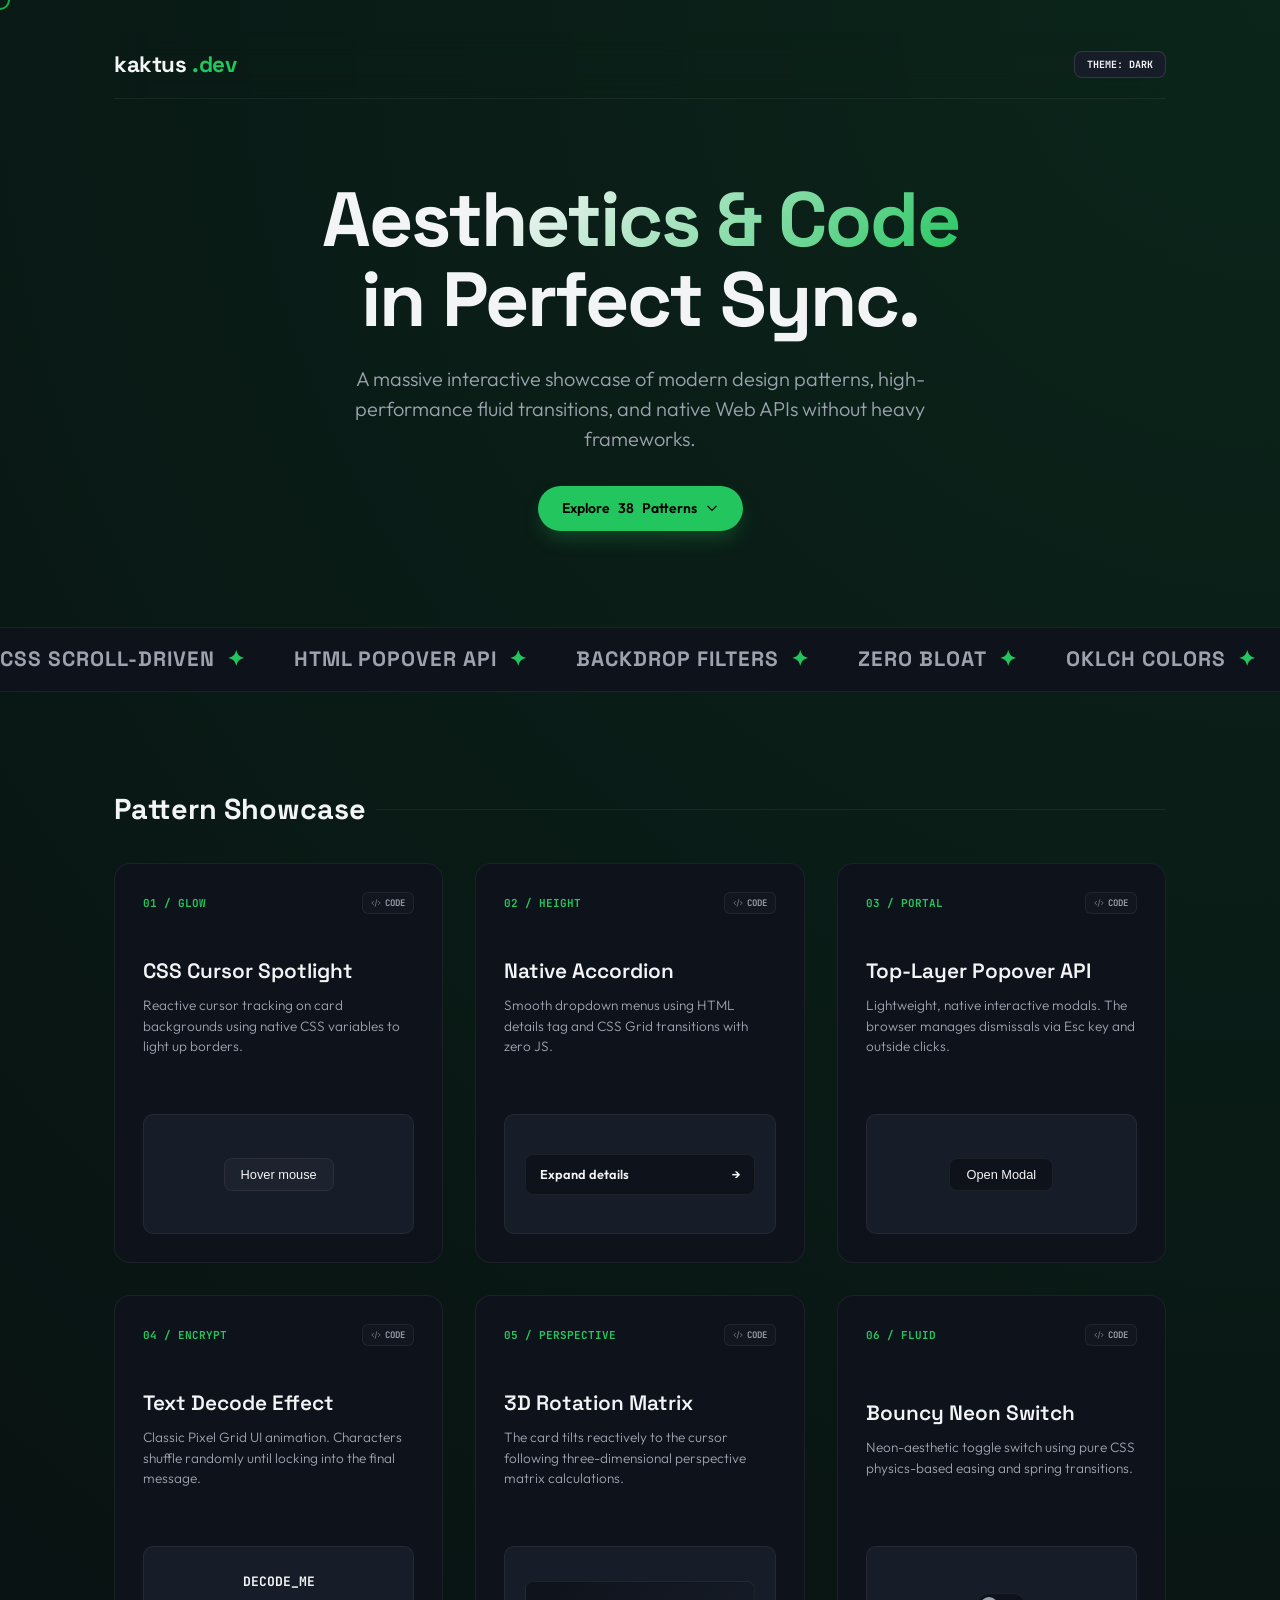
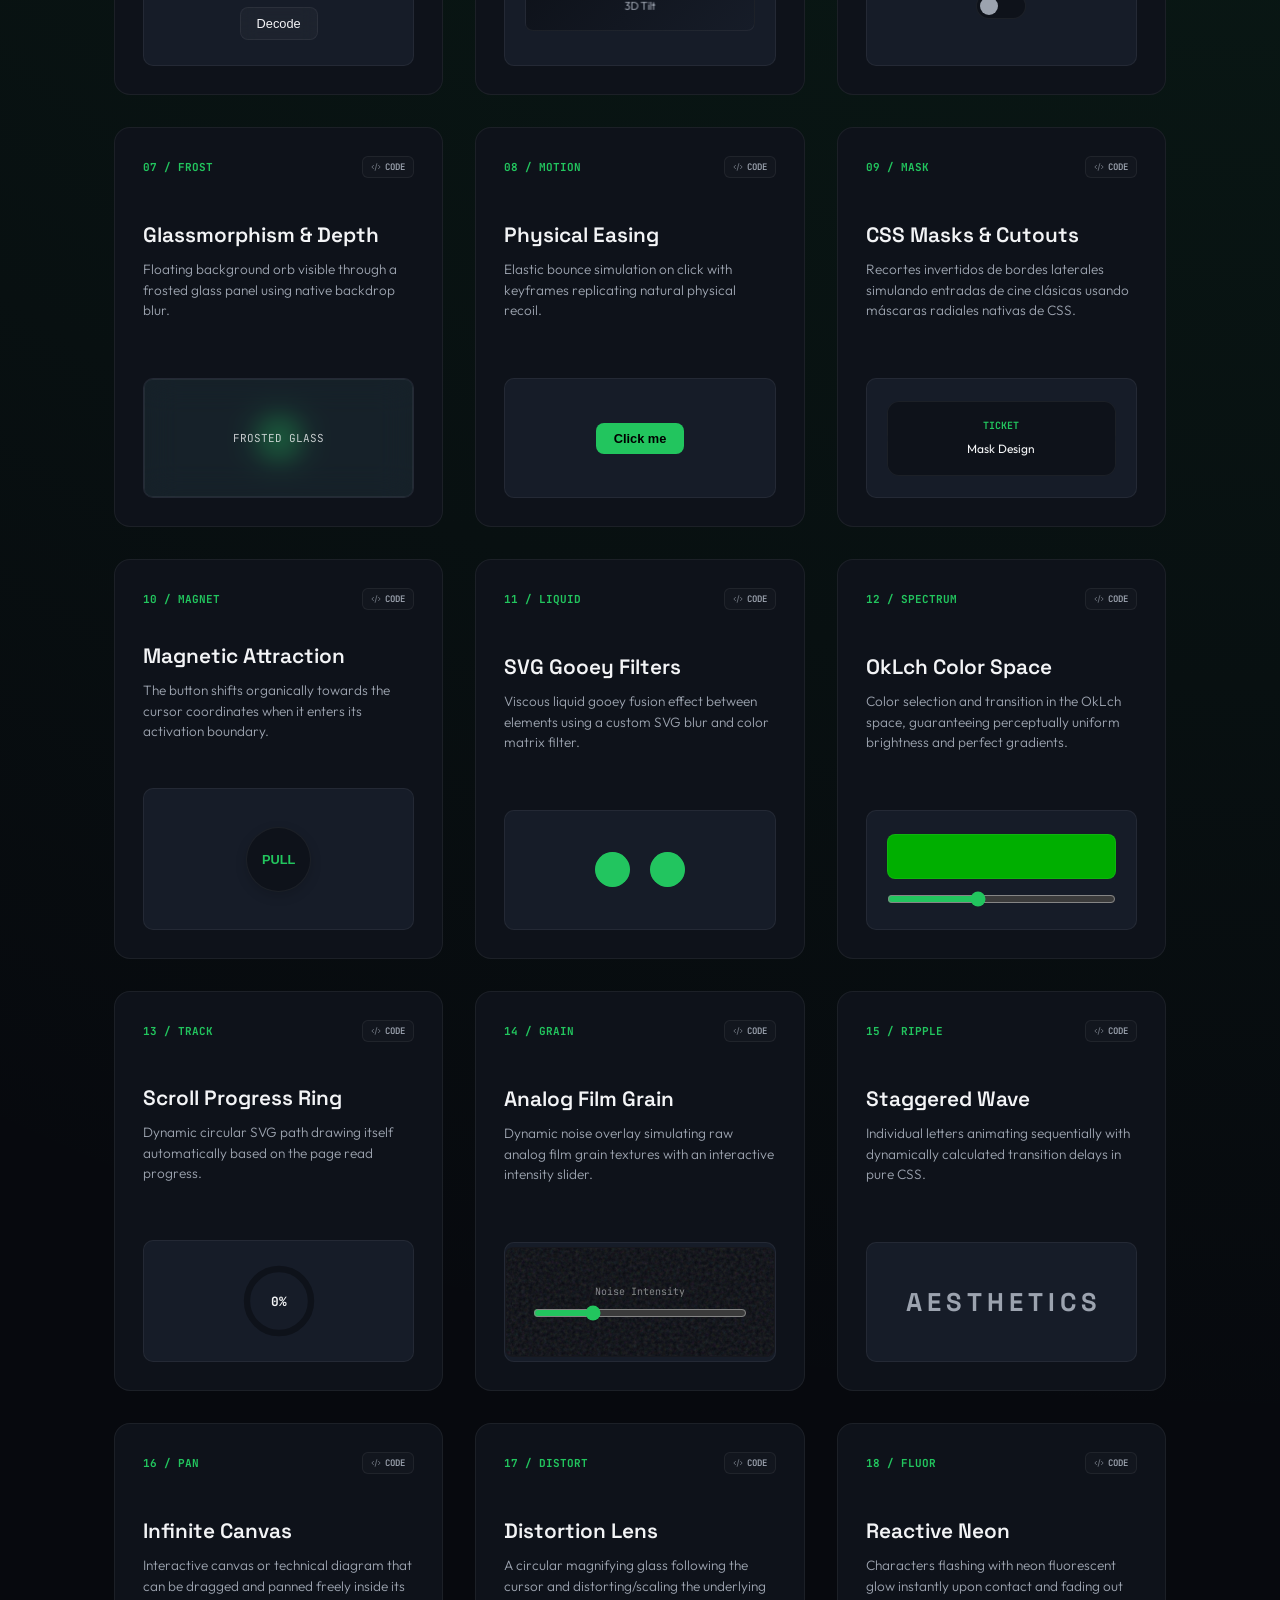
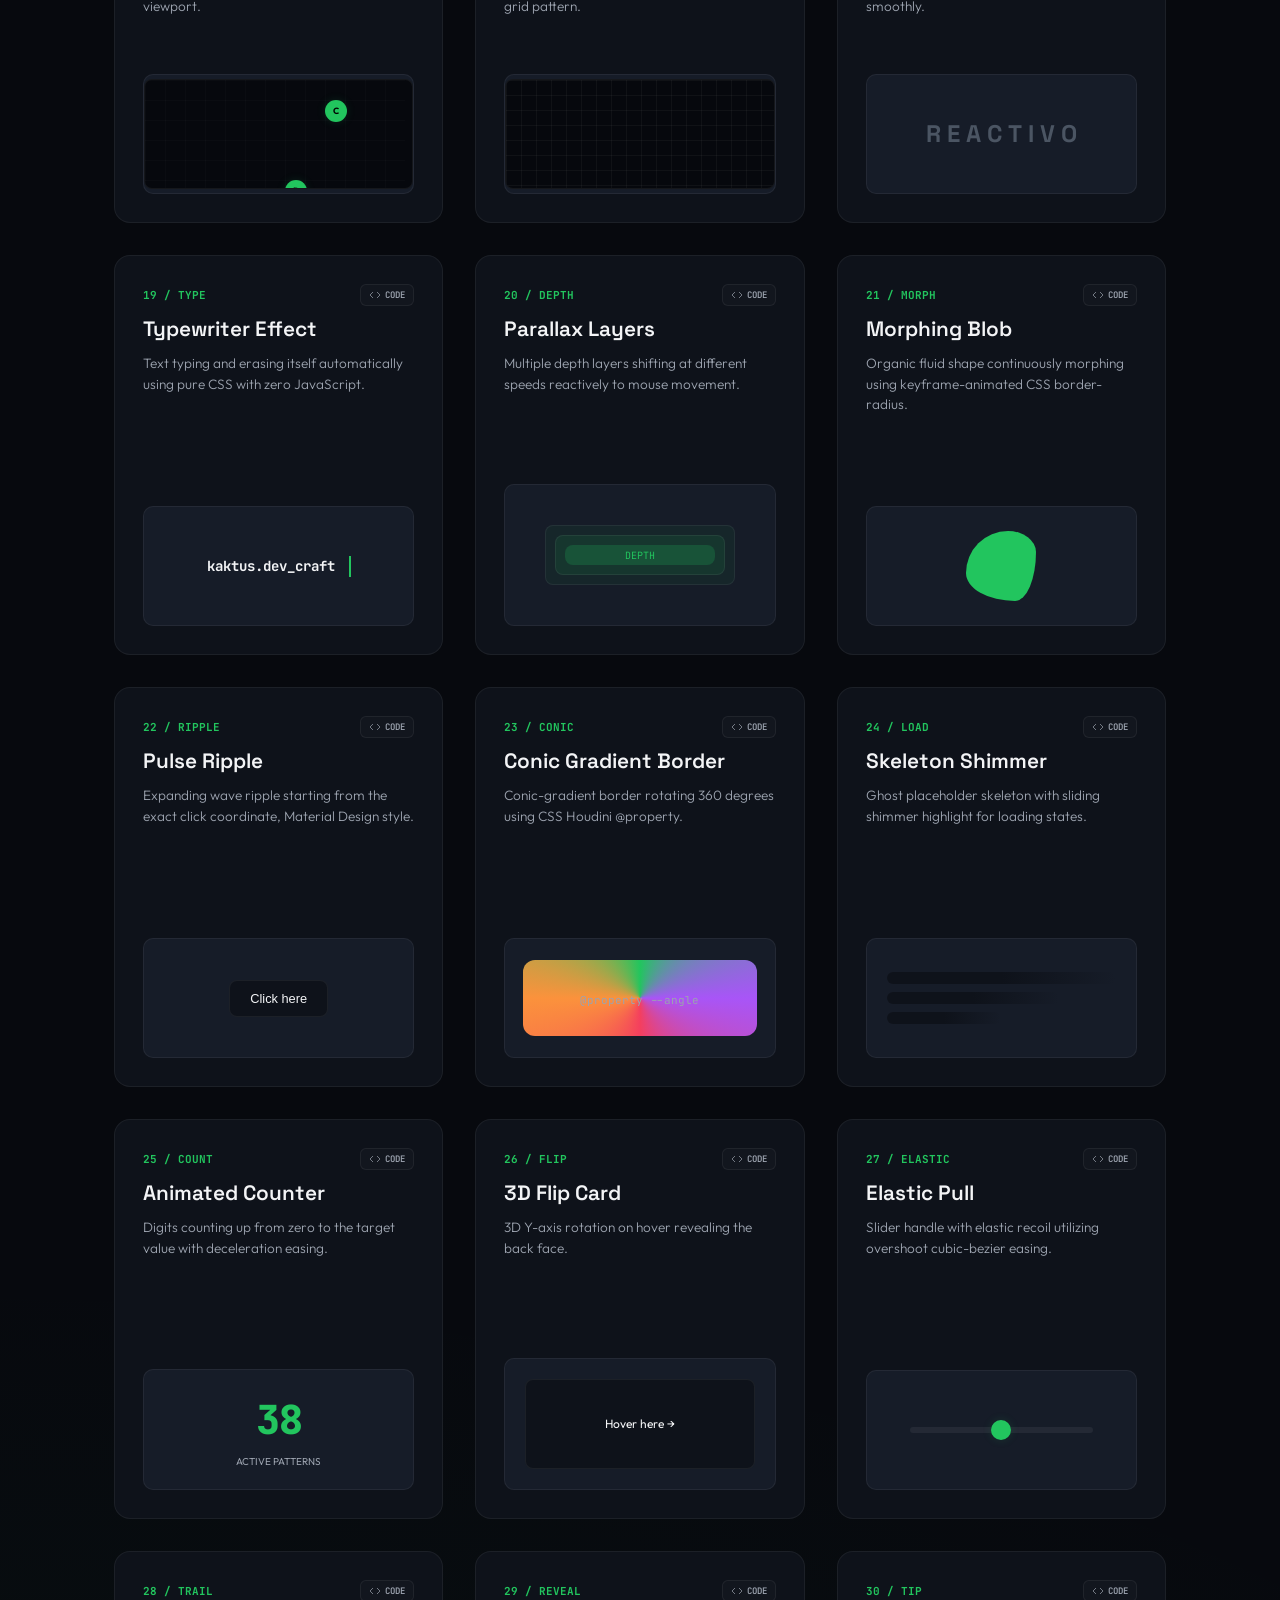
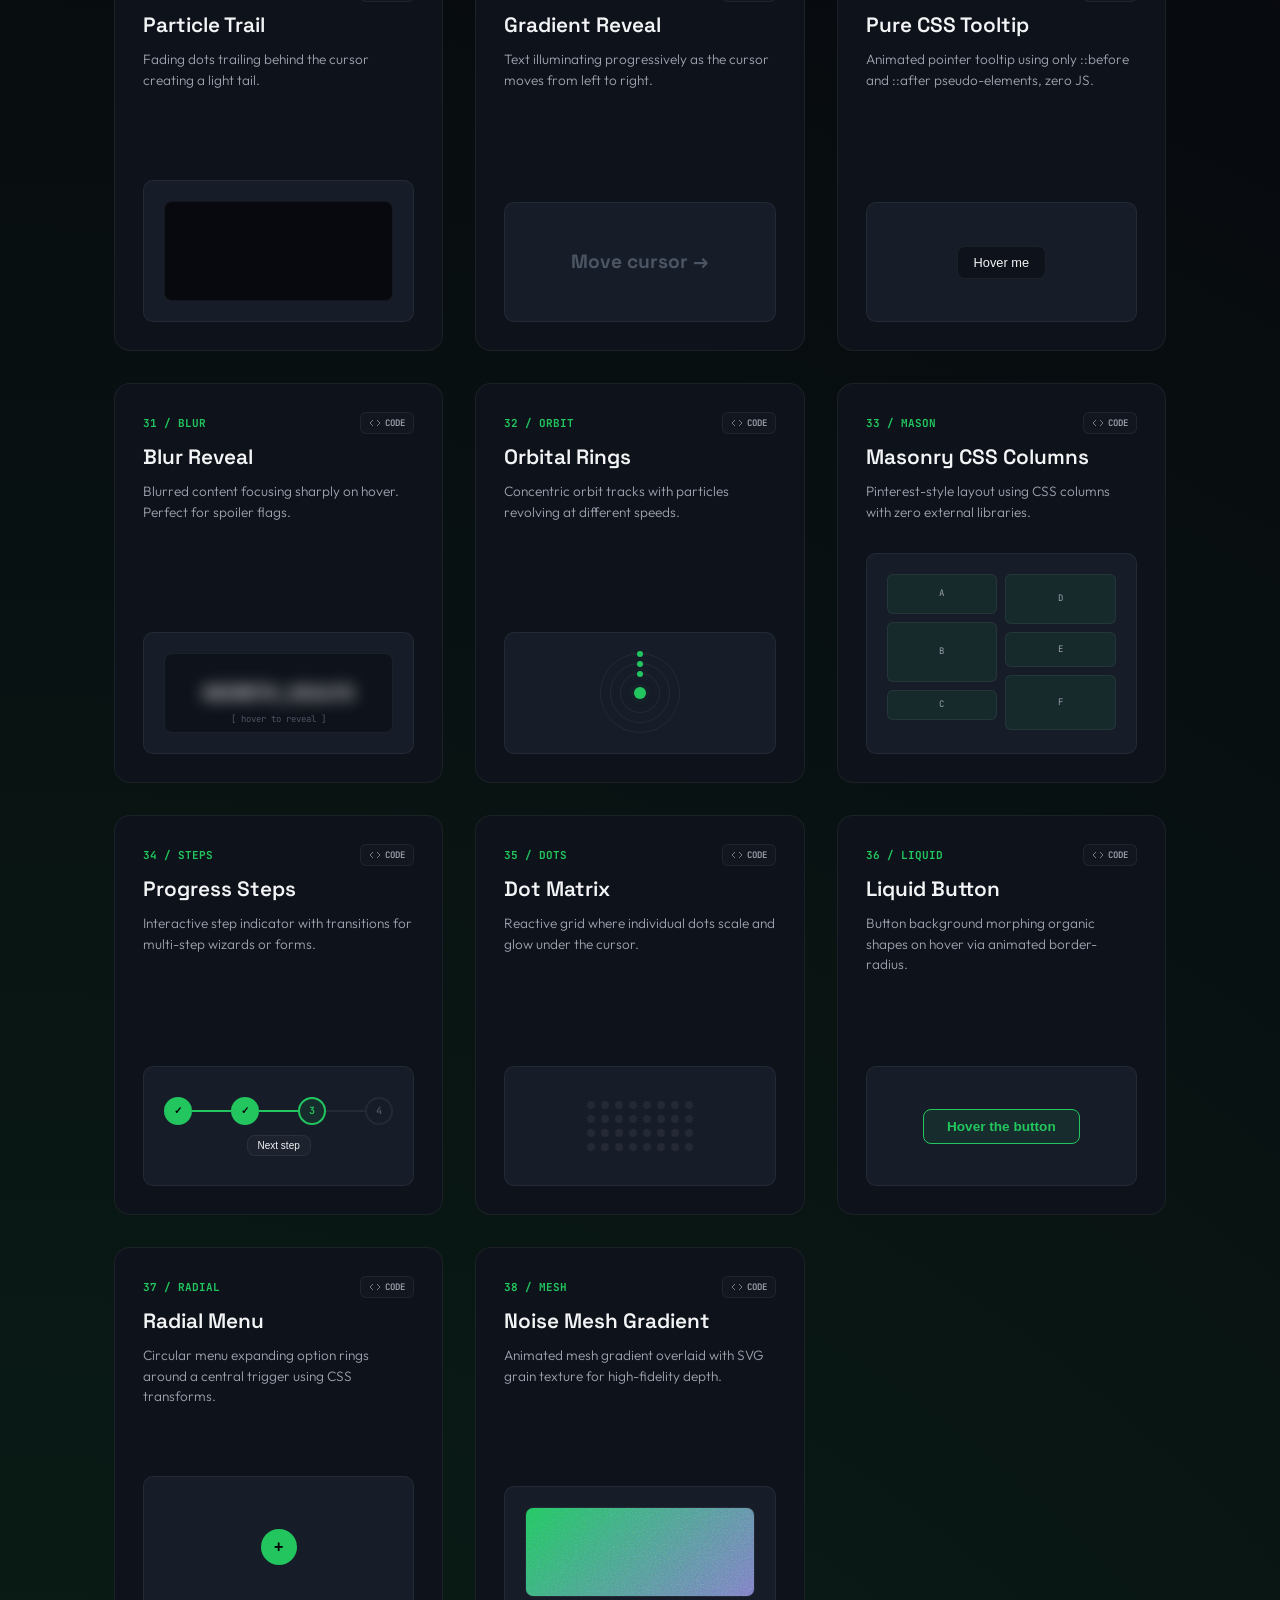
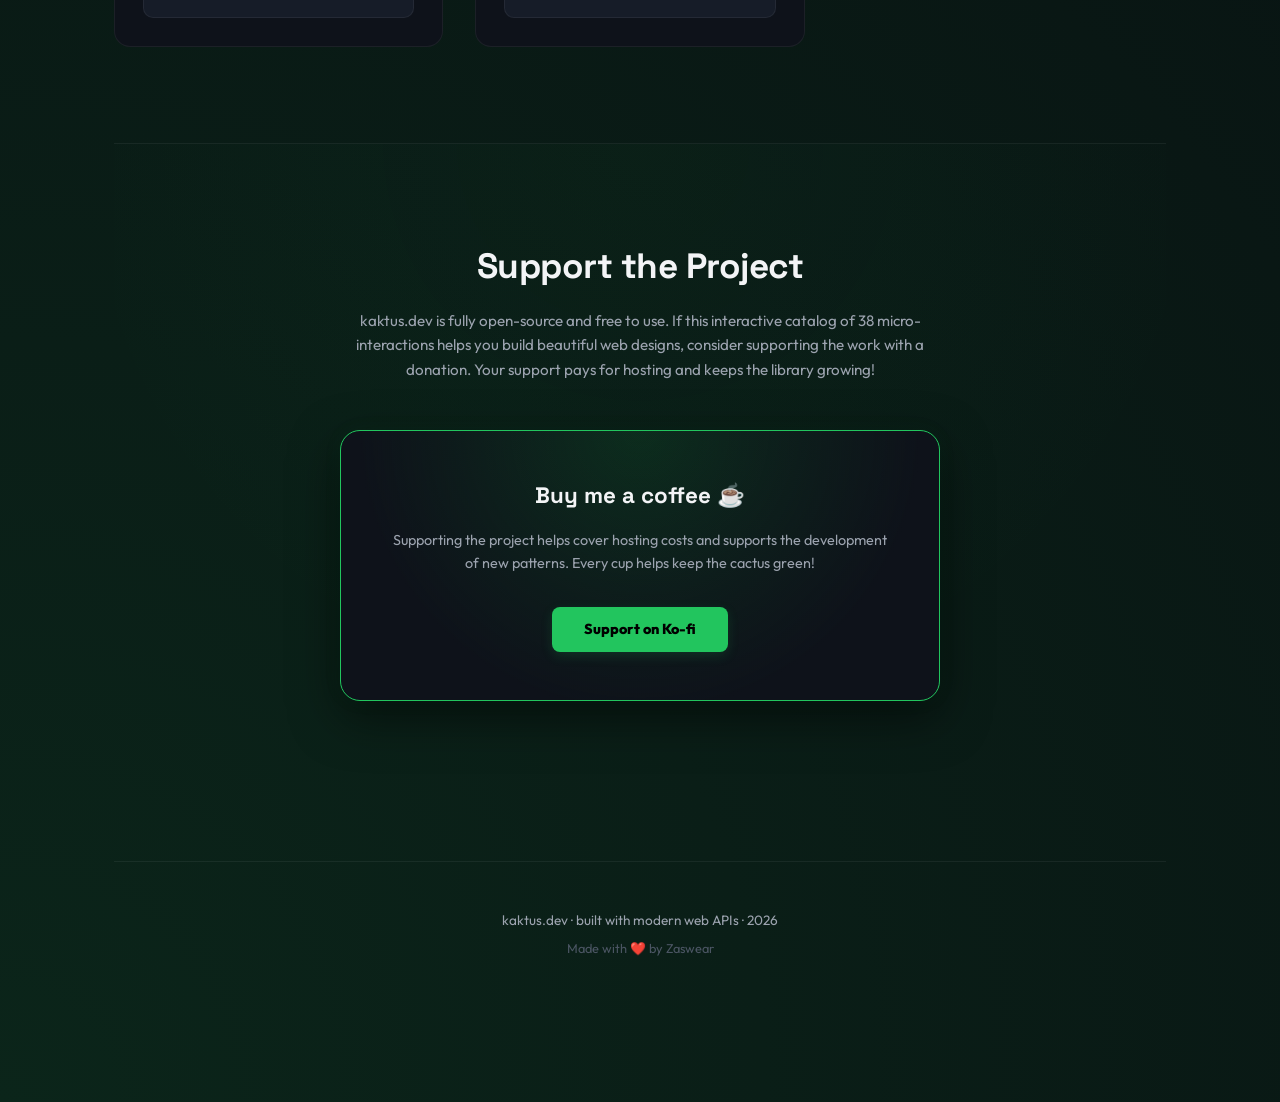
==== commit 7327e37d: "feat: enhance accessibility and performance with custom cursor, deep-linking, and animation controls" ====
--- a/index.html
+++ b/index.html
@@ -34,14 +34,6 @@
   <meta name="twitter:image" content="assets/og-preview.png">
 
   <title>kaktus.dev · Premium Design Craft & Web Aesthetics</title>
-  
-  <!-- Bugsnag Error & Performance Monitoring -->
-  <script src="//d2wy8f7a9ursnm.cloudfront.net/v8/bugsnag.min.js"></script>
-  <script type="module">
-    import BugsnagPerformance from '//d2wy8f7a9ursnm.cloudfront.net/v1/bugsnag-performance.min.js'
-    Bugsnag.start({ apiKey: '9a2d74449e1c978a591c3c16f97dbd9d' })
-    BugsnagPerformance.start({ apiKey: '9a2d74449e1c978a591c3c16f97dbd9d' })
-  </script>
 
   <meta name="description" content="A massive interactive showcase of premium frontend design patterns, fluid transitions and native Web APIs — without heavy dependencies.">
   <meta name="author" content="zaswear">
@@ -91,7 +83,6 @@
       margin: 0;
       padding: 0;
       box-sizing: border-box;
-      cursor: none; /* Custom cursor override */
     }
 
     body {
@@ -109,6 +100,7 @@
 
     /* Custom Cursor */
     .custom-cursor {
+      display: none; /* enabled only on fine-pointer devices below */
       width: 20px;
       height: 20px;
       border: 2px solid var(--accent);
@@ -128,6 +120,52 @@
     body.popover-active .custom-cursor {
       opacity: 0;
       pointer-events: none;
+    }
+    /* Custom cursor only where a precise pointer exists (not touch) */
+    @media (hover: hover) and (pointer: fine) {
+      * { cursor: none; }
+      .custom-cursor { display: block; }
+    }
+
+    /* Keyboard focus visibility (custom cursor hides the native one) */
+    :focus-visible {
+      outline: 2px solid var(--accent);
+      outline-offset: 3px;
+      border-radius: 4px;
+    }
+    :focus:not(:focus-visible) { outline: none; }
+
+    /* Respect users who prefer reduced motion */
+    @media (prefers-reduced-motion: reduce) {
+      *, *::before, *::after {
+        animation-duration: 0.001ms !important;
+        animation-iteration-count: 1 !important;
+        transition-duration: 0.001ms !important;
+        scroll-behavior: auto !important;
+      }
+    }
+
+    /* Pause continuous demo animations while off-screen (perf) */
+    .demo-box.anim-paused,
+    .demo-box.anim-paused *,
+    .marquee.anim-paused { animation-play-state: paused !important; }
+
+    /* Deep-link: shareable pattern number + targeted-card highlight */
+    .card { scroll-margin-top: 90px; }
+    .card-num.deep-link::after {
+      content: ' #';
+      opacity: 0;
+      transition: opacity 0.15s;
+    }
+    .card-num.deep-link:hover::after,
+    .card-num.deep-link:focus-visible::after { opacity: 0.6; }
+    @keyframes deep-link-pulse {
+      0% { box-shadow: 0 0 0 0 rgba(var(--accent-rgb), 0.45); }
+      100% { box-shadow: 0 0 0 18px rgba(var(--accent-rgb), 0); }
+    }
+    .card.is-targeted {
+      border-color: var(--accent);
+      animation: deep-link-pulse 1.3s ease-out;
     }
 
     /* Scroll progress bar */
@@ -1348,6 +1386,73 @@
       transform: translateY(-1px);
       box-shadow: 0 4px 12px var(--accent-glow);
     }
+
+    /* Back to Top Button */
+    .back-to-top {
+      position: fixed;
+      right: 2rem;
+      bottom: 2rem;
+      width: 48px;
+      height: 48px;
+      border-radius: 50%;
+      background: rgba(14, 18, 26, 0.75);
+      backdrop-filter: blur(12px);
+      -webkit-backdrop-filter: blur(12px);
+      border: 1px solid var(--border);
+      color: var(--text);
+      display: flex;
+      align-items: center;
+      justify-content: center;
+      cursor: pointer;
+      z-index: 99;
+      opacity: 0;
+      pointer-events: none;
+      transform: translateY(20px) scale(0.9);
+      transition: opacity 0.3s, transform 0.3s, background-color 0.2s, border-color 0.2s;
+      box-shadow: 0 8px 32px rgba(0, 0, 0, 0.4);
+    }
+    .back-to-top.visible {
+      opacity: 1;
+      pointer-events: auto;
+      transform: translateY(0) scale(1);
+    }
+    .back-to-top:hover {
+      background: rgba(34, 197, 94, 0.15);
+      border-color: var(--accent);
+      color: var(--accent);
+      transform: translateY(-4px) scale(1.05);
+      box-shadow: 0 12px 36px rgba(34, 197, 94, 0.25);
+    }
+    .back-to-top:active {
+      transform: translateY(-2px) scale(0.95);
+    }
+    .back-to-top svg {
+      width: 20px;
+      height: 20px;
+      fill: none;
+      stroke: currentColor;
+      stroke-width: 2.5;
+      stroke-linecap: round;
+      stroke-linejoin: round;
+      transition: transform 0.3s cubic-bezier(0.175, 0.885, 0.32, 1.275);
+    }
+    .back-to-top:hover svg {
+      transform: translateY(-2px);
+    }
+
+    /* Light Theme Tweaks */
+    html[data-theme="light"] .back-to-top {
+      background: rgba(255, 255, 255, 0.85);
+      border-color: rgba(0, 0, 0, 0.08);
+      box-shadow: 0 8px 32px rgba(0, 0, 0, 0.08);
+      color: var(--text);
+    }
+    html[data-theme="light"] .back-to-top:hover {
+      background: rgba(22, 163, 74, 0.08);
+      border-color: var(--accent);
+      box-shadow: 0 12px 36px rgba(22, 163, 74, 0.15);
+      color: var(--accent);
+    }
   </style>
 </head>
 <body>
@@ -1389,7 +1494,7 @@
         A massive interactive showcase of modern design patterns, high-performance fluid transitions, and native Web APIs without heavy frameworks.
       </p>
       <a href="#showcase" class="cta-btn">
-        Explore 38 Patterns
+        Explore <span data-pattern-count>38</span> Patterns
         <svg width="14" height="14" fill="none" stroke="currentColor" stroke-width="2" viewBox="0 0 24 24"><path stroke-linecap="round" stroke-linejoin="round" d="M19 9l-7 7-7-7"></path></svg>
       </a>
     </section>
@@ -2187,7 +2292,7 @@
     <section class="support-section" id="support">
       <div class="support-header">
         <h3>Support the Project</h3>
-        <p>kaktus.dev is fully open-source and free to use. If this interactive catalog of 38 micro-interactions helps you build beautiful web designs, consider supporting the work with a donation. Your support pays for hosting and keeps the library growing!</p>
+        <p>kaktus.dev is fully open-source and free to use. If this interactive catalog of <span data-pattern-count>38</span> micro-interactions helps you build beautiful web designs, consider supporting the work with a donation. Your support pays for hosting and keeps the library growing!</p>
       </div>
       <div class="support-card">
         <h4>Buy me a coffee ☕</h4>
@@ -2221,6 +2326,7 @@
       <h5 class="code-viewer-title" id="code-viewer-title">Implementation Code</h5>
       <div style="display: flex; gap: 8px; align-items: center;">
         <a href="#support" class="code-support-btn" onclick="document.getElementById('code-viewer').hidePopover();">Support Project ☕</a>
+        <button class="code-copy-btn" id="code-pen-btn" title="Open this snippet in CodePen">Open in CodePen</button>
         <button class="code-copy-btn" id="code-copy-btn">Copy</button>
         <button class="popup-close" popovertarget="code-viewer" popovertargetaction="hide">Close</button>
       </div>
@@ -2236,8 +2342,15 @@
     </div>
   </div>
 
+  <!-- Back to Top Button -->
+  <button id="back-to-top" class="back-to-top" aria-label="Back to Top">
+    <svg xmlns="http://www.w3.org/2000/svg" viewBox="0 0 24 24">
+      <path d="M18 15l-6-6-6 6" stroke="currentColor" stroke-width="2.5" stroke-linecap="round" stroke-linejoin="round" fill="none" />
+    </svg>
+  </button>
+
   <script>
-    // Dictionary of implementation codes for the 18 cards
+    // Dictionary of implementation snippets, keyed by pattern slug (matches data-code-id)
     const CODE_SNIPPETS = {
       glow: `<!-- HTML -->
 <div class="card card-spotlight">
@@ -3178,6 +3291,7 @@
     const codeCopyBtn = document.getElementById('code-copy-btn');
     const tabButtons = document.querySelectorAll('.code-tab-btn');
     let activeCodeText = "";
+    let activeCodeTitle = "";
     let activeSnippetParts = { html: '', css: '', js: '', all: '' };
 
     function renderActiveTab(tabName) {
@@ -3215,6 +3329,7 @@
           renderActiveTab('all');
 
           const cardTitle = btn.closest('.card').querySelector('.card-title').textContent;
+          activeCodeTitle = cardTitle;
           codeTitle.textContent = `Code: ${cardTitle}`;
           codeCopyBtn.textContent = "Copy";
           codeViewer.showPopover();
@@ -3241,12 +3356,104 @@
       });
     });
 
-    // Custom cursor tracker
+    // ===== Pro enhancements: count, deep-links, CodePen, perf =====
+    const prefersReduced = window.matchMedia('(prefers-reduced-motion: reduce)').matches;
+
+    // Single source of truth for the pattern count
+    const PATTERN_COUNT = document.querySelectorAll('#showcase .code-btn[data-code-id]').length;
+    document.querySelectorAll('[data-pattern-count]').forEach(el => {
+      el.textContent = PATTERN_COUNT;
+    });
+
+    // Deep-linking: id each card from its snippet slug + make the number shareable
+    function highlightCard(card) {
+      document.querySelectorAll('.card.is-targeted').forEach(c => c.classList.remove('is-targeted'));
+      void card.offsetWidth; // restart the pulse animation
+      card.classList.add('is-targeted');
+      card.scrollIntoView({ behavior: prefersReduced ? 'auto' : 'smooth', block: 'center' });
+      setTimeout(() => card.classList.remove('is-targeted'), 1400);
+    }
+
+    document.querySelectorAll('#showcase .code-btn[data-code-id]').forEach(btn => {
+      const card = btn.closest('.card');
+      const id = btn.getAttribute('data-code-id');
+      if (!card || !id) return;
+      card.id = id;
+      const num = card.querySelector('.card-num');
+      if (!num) return;
+      num.classList.add('deep-link');
+      num.setAttribute('role', 'button');
+      num.setAttribute('tabindex', '0');
+      num.setAttribute('title', 'Copy link to this pattern');
+      const share = () => {
+        history.replaceState(null, '', '#' + id);
+        if (navigator.clipboard) navigator.clipboard.writeText(location.href).catch(() => {});
+        const prev = num.textContent;
+        num.textContent = 'LINK COPIED ✓';
+        setTimeout(() => { num.textContent = prev; }, 1200);
+        highlightCard(card);
+      };
+      num.addEventListener('click', share);
+      num.addEventListener('keydown', (e) => {
+        if (e.key === 'Enter' || e.key === ' ') { e.preventDefault(); share(); }
+      });
+    });
+
+    function focusHashTarget() {
+      const id = decodeURIComponent(location.hash.slice(1));
+      if (!id) return;
+      const card = document.getElementById(id);
+      if (card && card.classList.contains('card')) highlightCard(card);
+    }
+    window.addEventListener('hashchange', focusHashTarget);
+    window.addEventListener('load', focusHashTarget);
+
+    // Open the active snippet in CodePen (prefill API, no dependencies)
+    const codePenBtn = document.getElementById('code-pen-btn');
+    if (codePenBtn) {
+      codePenBtn.addEventListener('click', () => {
+        const data = {
+          title: 'kaktus.dev · ' + (activeCodeTitle || 'Pattern'),
+          description: 'Pattern from kaktus.dev — ' + location.origin + location.pathname,
+          html: activeSnippetParts.html || '',
+          css: activeSnippetParts.css || '',
+          js: activeSnippetParts.js || '',
+          editors: '111'
+        };
+        const form = document.createElement('form');
+        form.action = 'https://codepen.io/pen/define';
+        form.method = 'POST';
+        form.target = '_blank';
+        form.rel = 'noopener';
+        const input = document.createElement('input');
+        input.type = 'hidden';
+        input.name = 'data';
+        input.value = JSON.stringify(data);
+        form.appendChild(input);
+        document.body.appendChild(form);
+        form.submit();
+        form.remove();
+      });
+    }
+
+    // Pause continuous demo animations while off-screen (perf)
+    if ('IntersectionObserver' in window) {
+      const animObserver = new IntersectionObserver((entries) => {
+        entries.forEach(entry => {
+          entry.target.classList.toggle('anim-paused', !entry.isIntersecting);
+        });
+      }, { rootMargin: '120px' });
+      document.querySelectorAll('.demo-box, .marquee').forEach(el => animObserver.observe(el));
+    }
+
+    // Custom cursor tracker (precise-pointer devices only)
     const cursor = document.getElementById('cursor');
-    document.addEventListener('mousemove', (e) => {
-      cursor.style.left = e.clientX + 'px';
-      cursor.style.top = e.clientY + 'px';
-    });
+    if (window.matchMedia('(hover: hover) and (pointer: fine)').matches) {
+      document.addEventListener('mousemove', (e) => {
+        cursor.style.left = e.clientX + 'px';
+        cursor.style.top = e.clientY + 'px';
+      });
+    }
 
     // Spotlight card hover effect for all cards
     const cards = document.querySelectorAll('.card-spotlight');
@@ -3615,6 +3822,22 @@
       radialMenu.classList.remove('open');
       radialTrigger.textContent = '+';
     });
+
+    // Back to Top functionality
+    const backToTopBtn = document.getElementById('back-to-top');
+    window.addEventListener('scroll', () => {
+      if (window.scrollY > 400) {
+        backToTopBtn.classList.add('visible');
+      } else {
+        backToTopBtn.classList.remove('visible');
+      }
+    });
+    backToTopBtn.addEventListener('click', () => {
+      window.scrollTo({
+        top: 0,
+        behavior: 'smooth'
+      });
+    });
   </script>
 </body>
 </html>
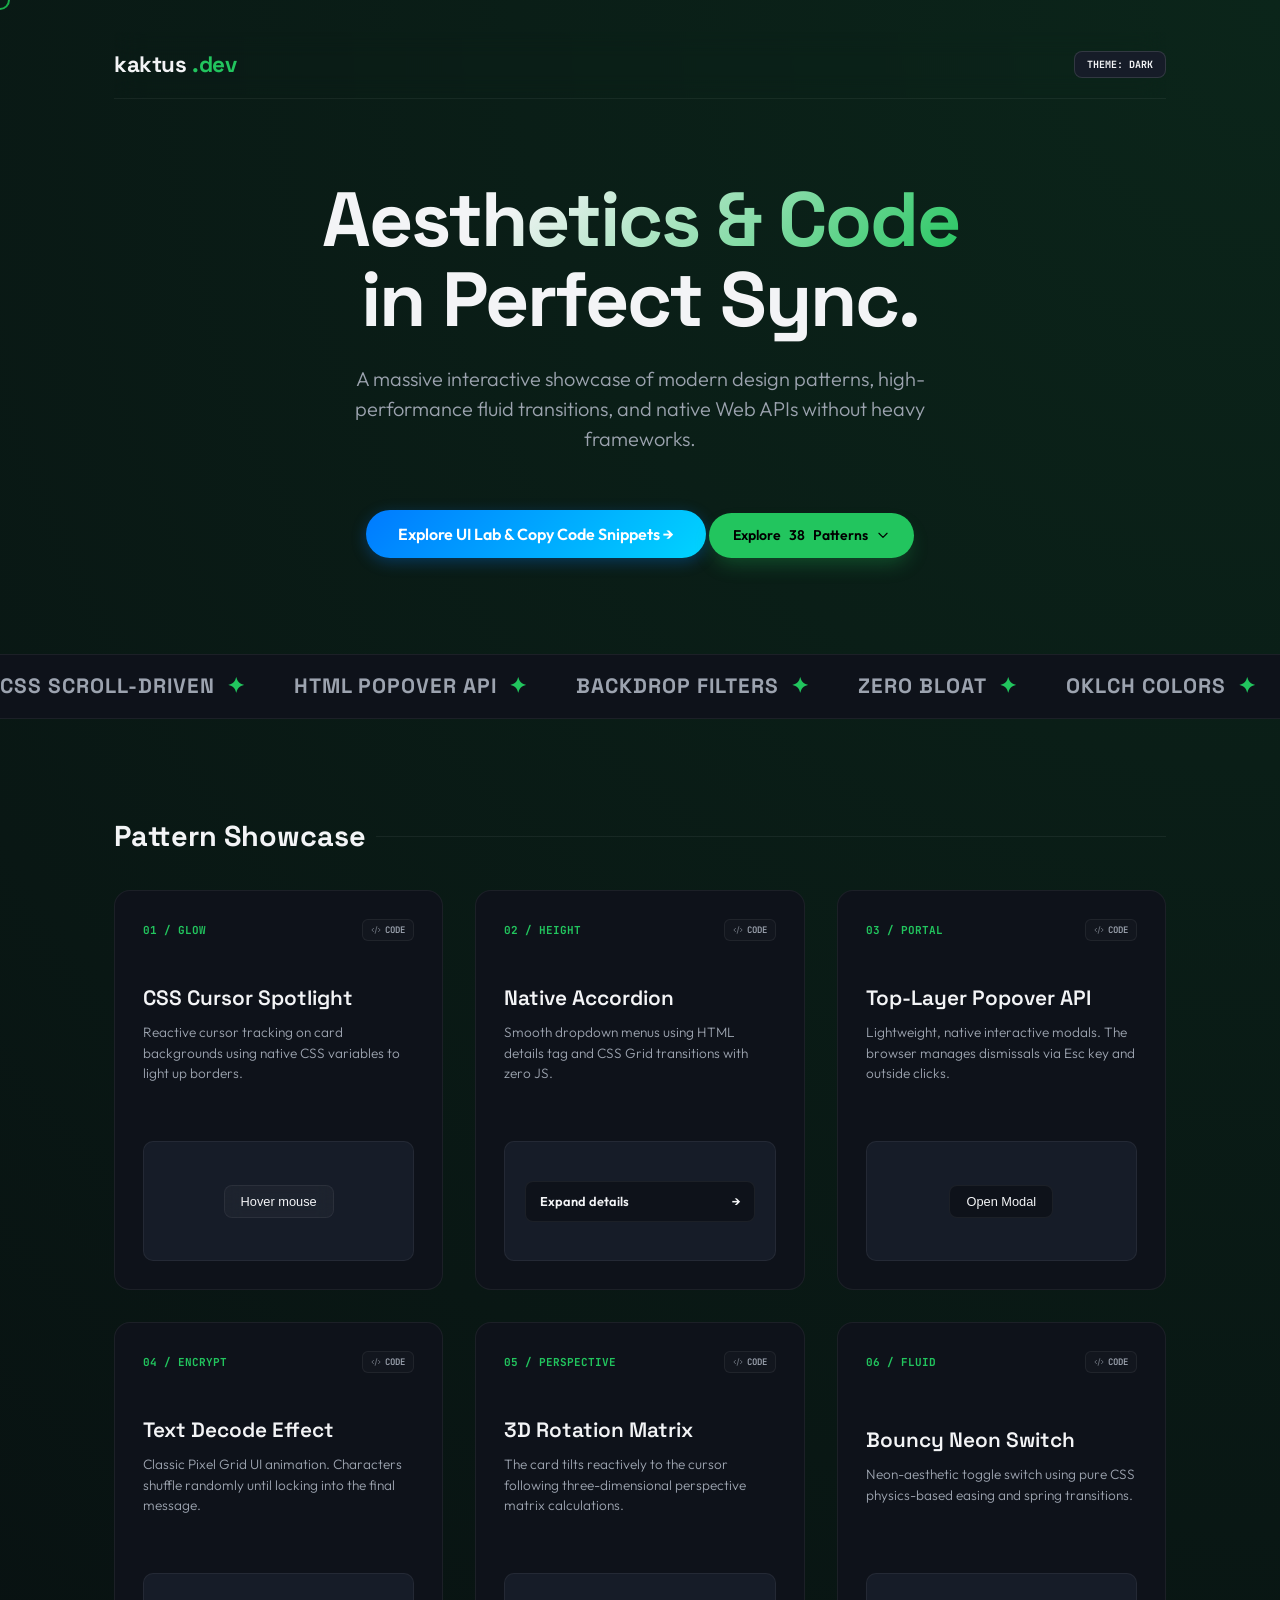
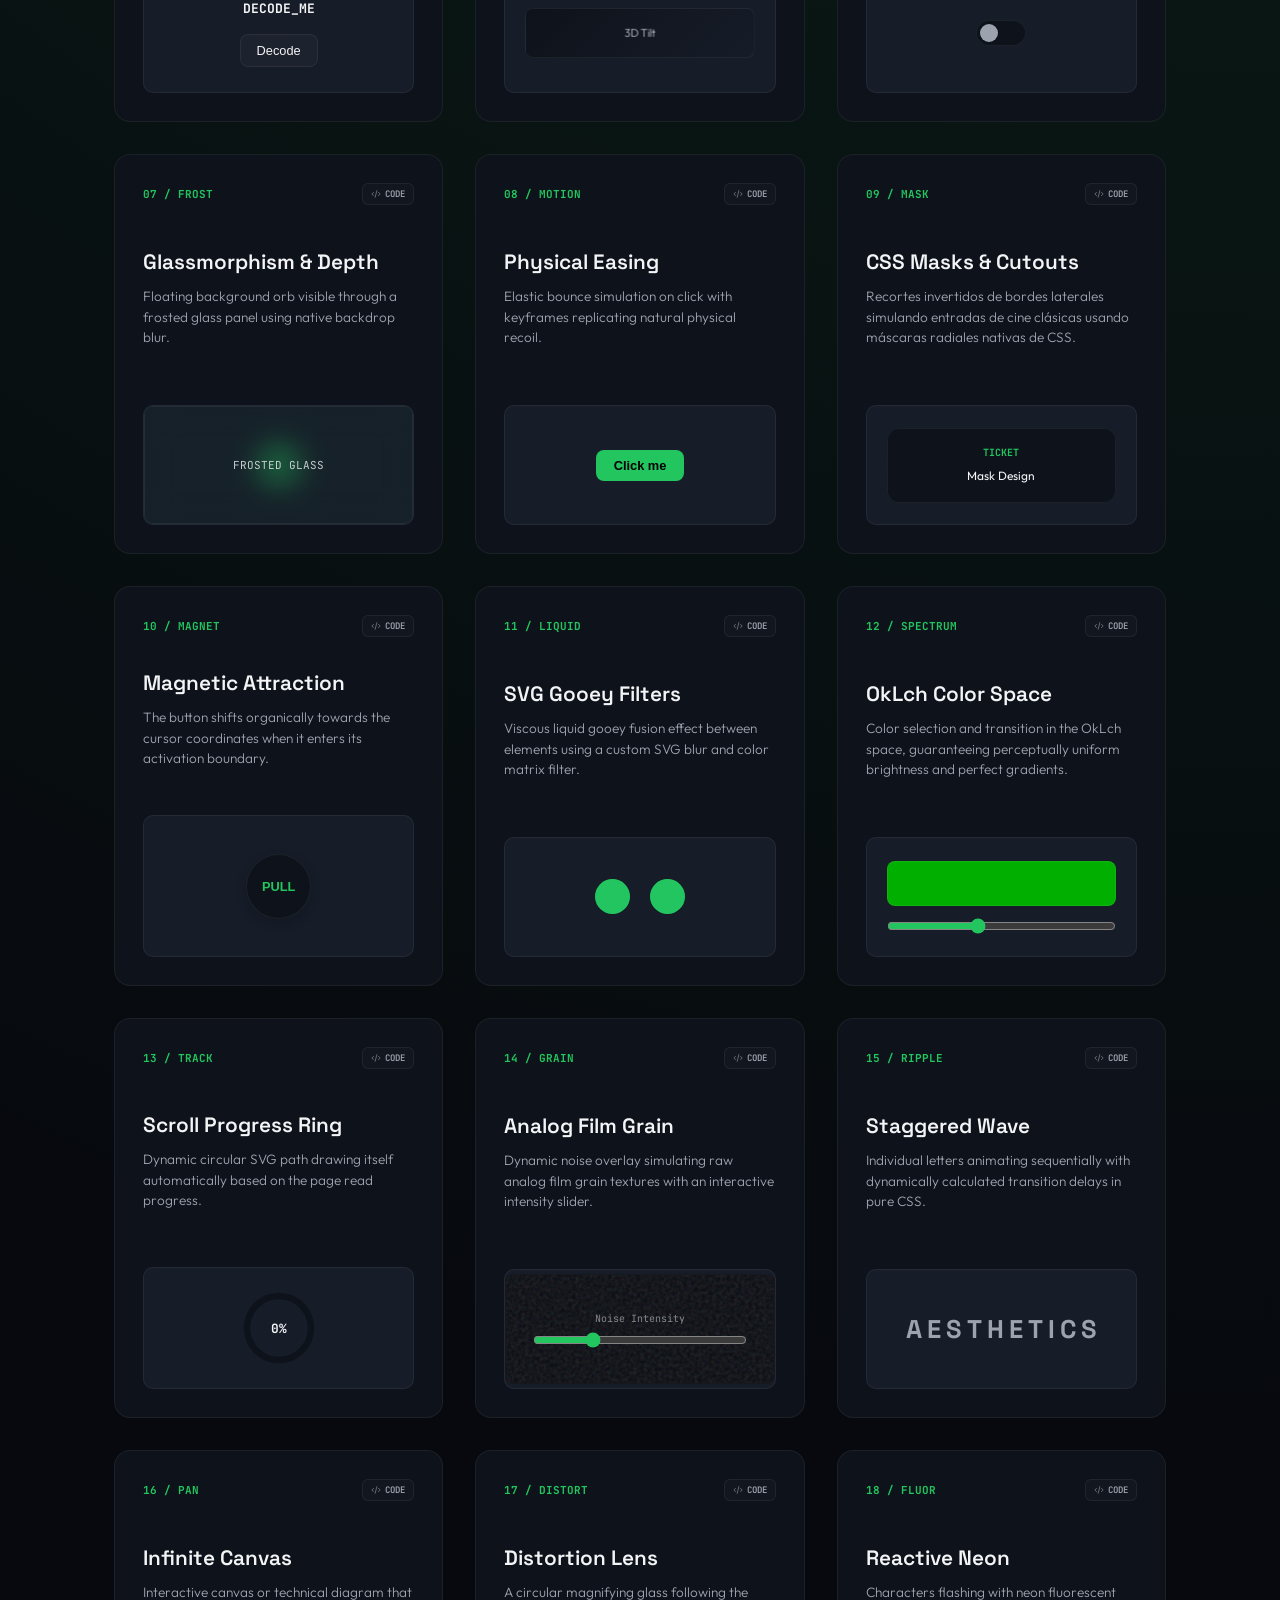
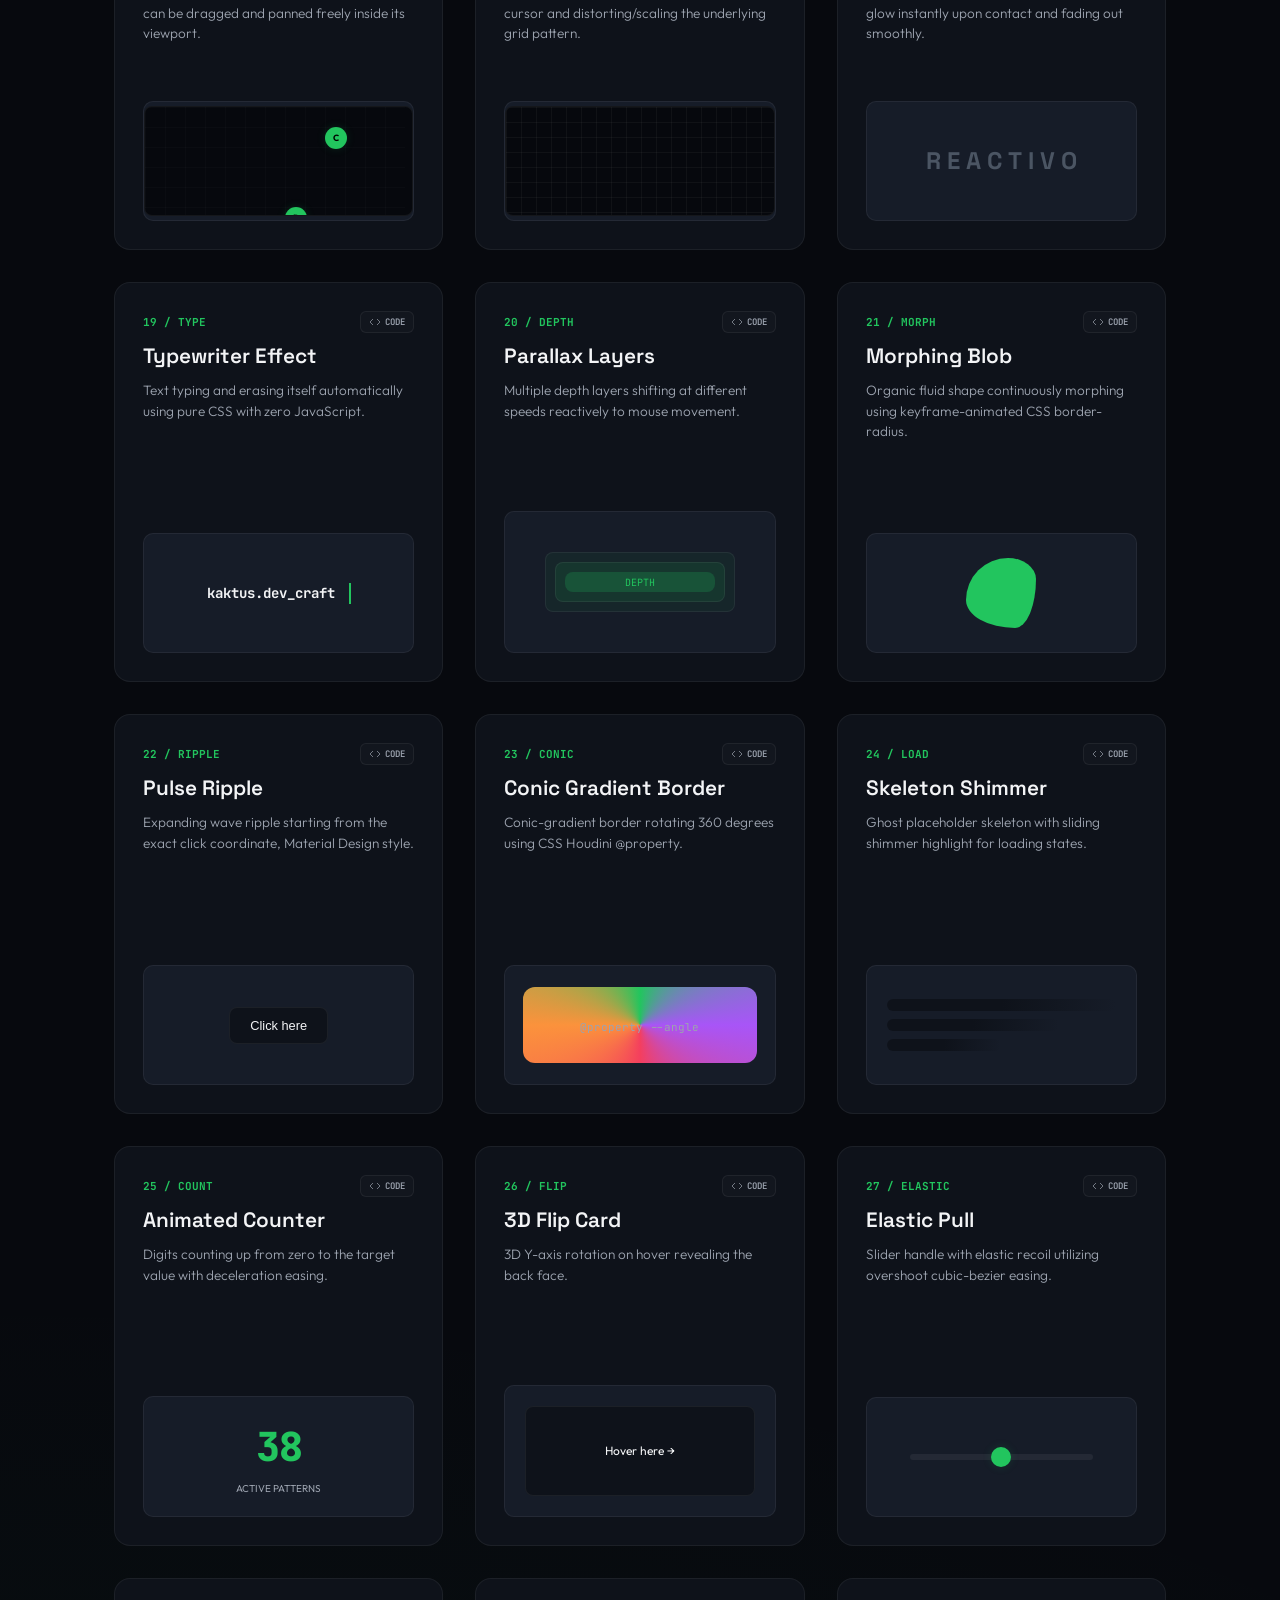
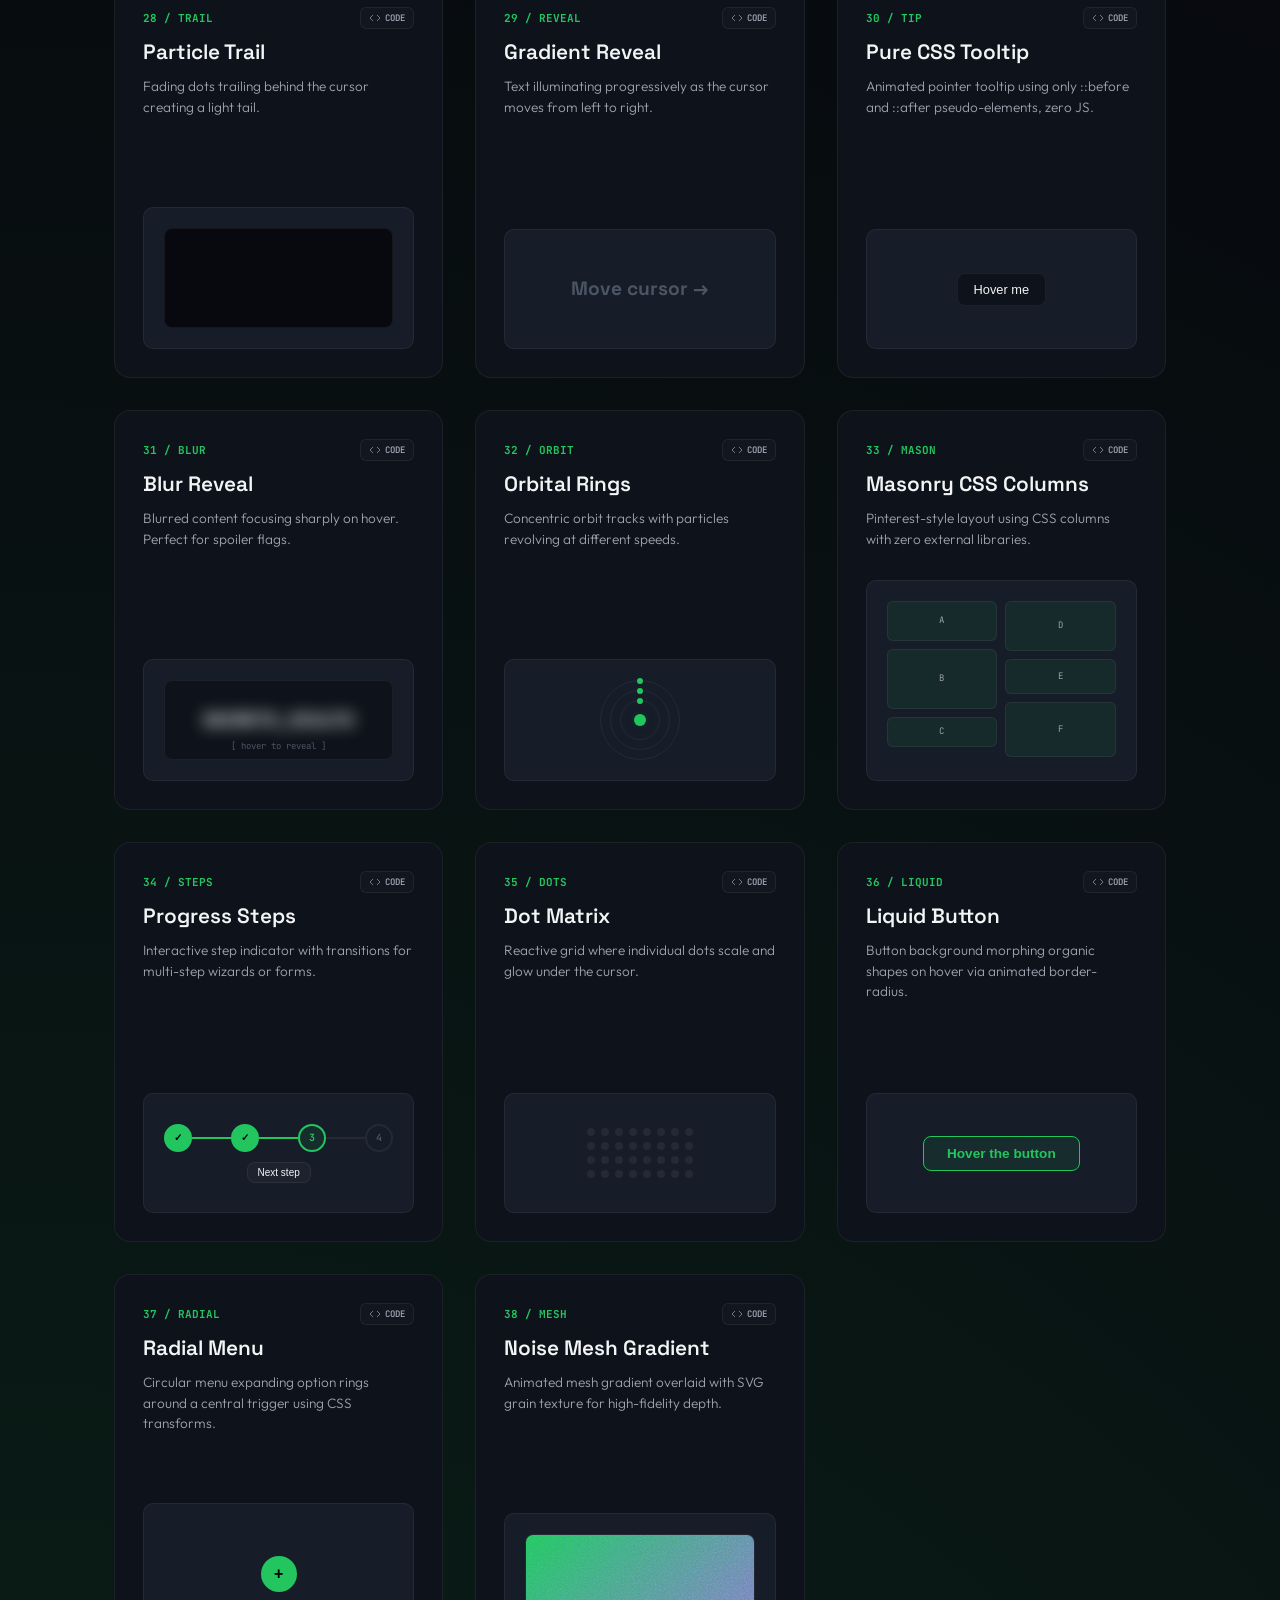
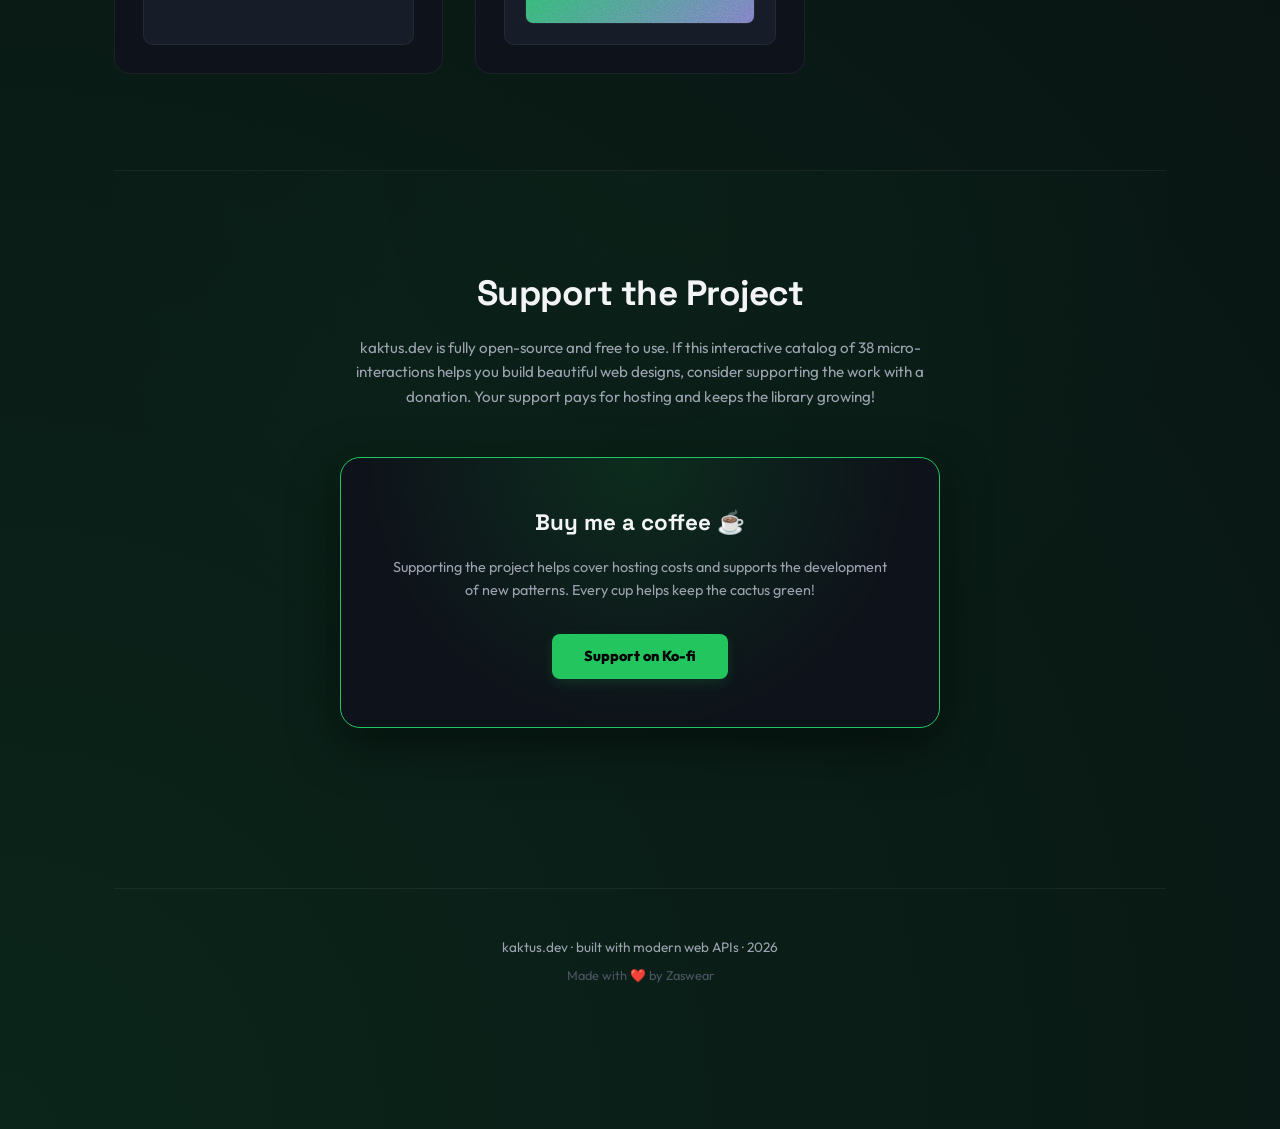
==== commit ad3162af: "mirror: sync desde zaswear-projects @ 76cc308899bf1d30bbd5ab193c571df89e1e5e98" ====
--- a/index.html
+++ b/index.html
@@ -135,20 +135,16 @@
     }
     :focus:not(:focus-visible) { outline: none; }
 
-    /* Respect users who prefer reduced motion */
+    /* Reduced motion: this site IS a motion showcase, so we only calm the
+       ambient page-level effects (not the interactive demos or the marquee). */
     @media (prefers-reduced-motion: reduce) {
-      *, *::before, *::after {
-        animation-duration: 0.001ms !important;
-        animation-iteration-count: 1 !important;
-        transition-duration: 0.001ms !important;
-        scroll-behavior: auto !important;
-      }
-    }
-
-    /* Pause continuous demo animations while off-screen (perf) */
+      html { scroll-behavior: auto; }
+    }
+
+    /* Pause off-screen interactive demos while not visible (perf).
+       Marquee is intentionally excluded so the hero banner never freezes. */
     .demo-box.anim-paused,
-    .demo-box.anim-paused *,
-    .marquee.anim-paused { animation-play-state: paused !important; }
+    .demo-box.anim-paused * { animation-play-state: paused !important; }
 
     /* Deep-link: shareable pattern number + targeted-card highlight */
     .card { scroll-margin-top: 90px; }
@@ -1493,6 +1489,9 @@
       <p>
         A massive interactive showcase of modern design patterns, high-performance fluid transitions, and native Web APIs without heavy frameworks.
       </p>
+      <a href="components.html" style="display:inline-block; margin-top:1.5rem; padding:0.75rem 2rem; background:linear-gradient(135deg, #007aff, #00d4ff); color:white; text-decoration:none; border-radius:99px; font-weight:600; box-shadow: 0 4px 15px rgba(0,122,255,0.3); transition: transform 0.2s;">
+        Explore UI Lab & Copy Code Snippets →
+      </a>
       <a href="#showcase" class="cta-btn">
         Explore <span data-pattern-count>38</span> Patterns
         <svg width="14" height="14" fill="none" stroke="currentColor" stroke-width="2" viewBox="0 0 24 24"><path stroke-linecap="round" stroke-linejoin="round" d="M19 9l-7 7-7-7"></path></svg>
@@ -3443,7 +3442,7 @@
           entry.target.classList.toggle('anim-paused', !entry.isIntersecting);
         });
       }, { rootMargin: '120px' });
-      document.querySelectorAll('.demo-box, .marquee').forEach(el => animObserver.observe(el));
+      document.querySelectorAll('.demo-box').forEach(el => animObserver.observe(el));
     }
 
     // Custom cursor tracker (precise-pointer devices only)
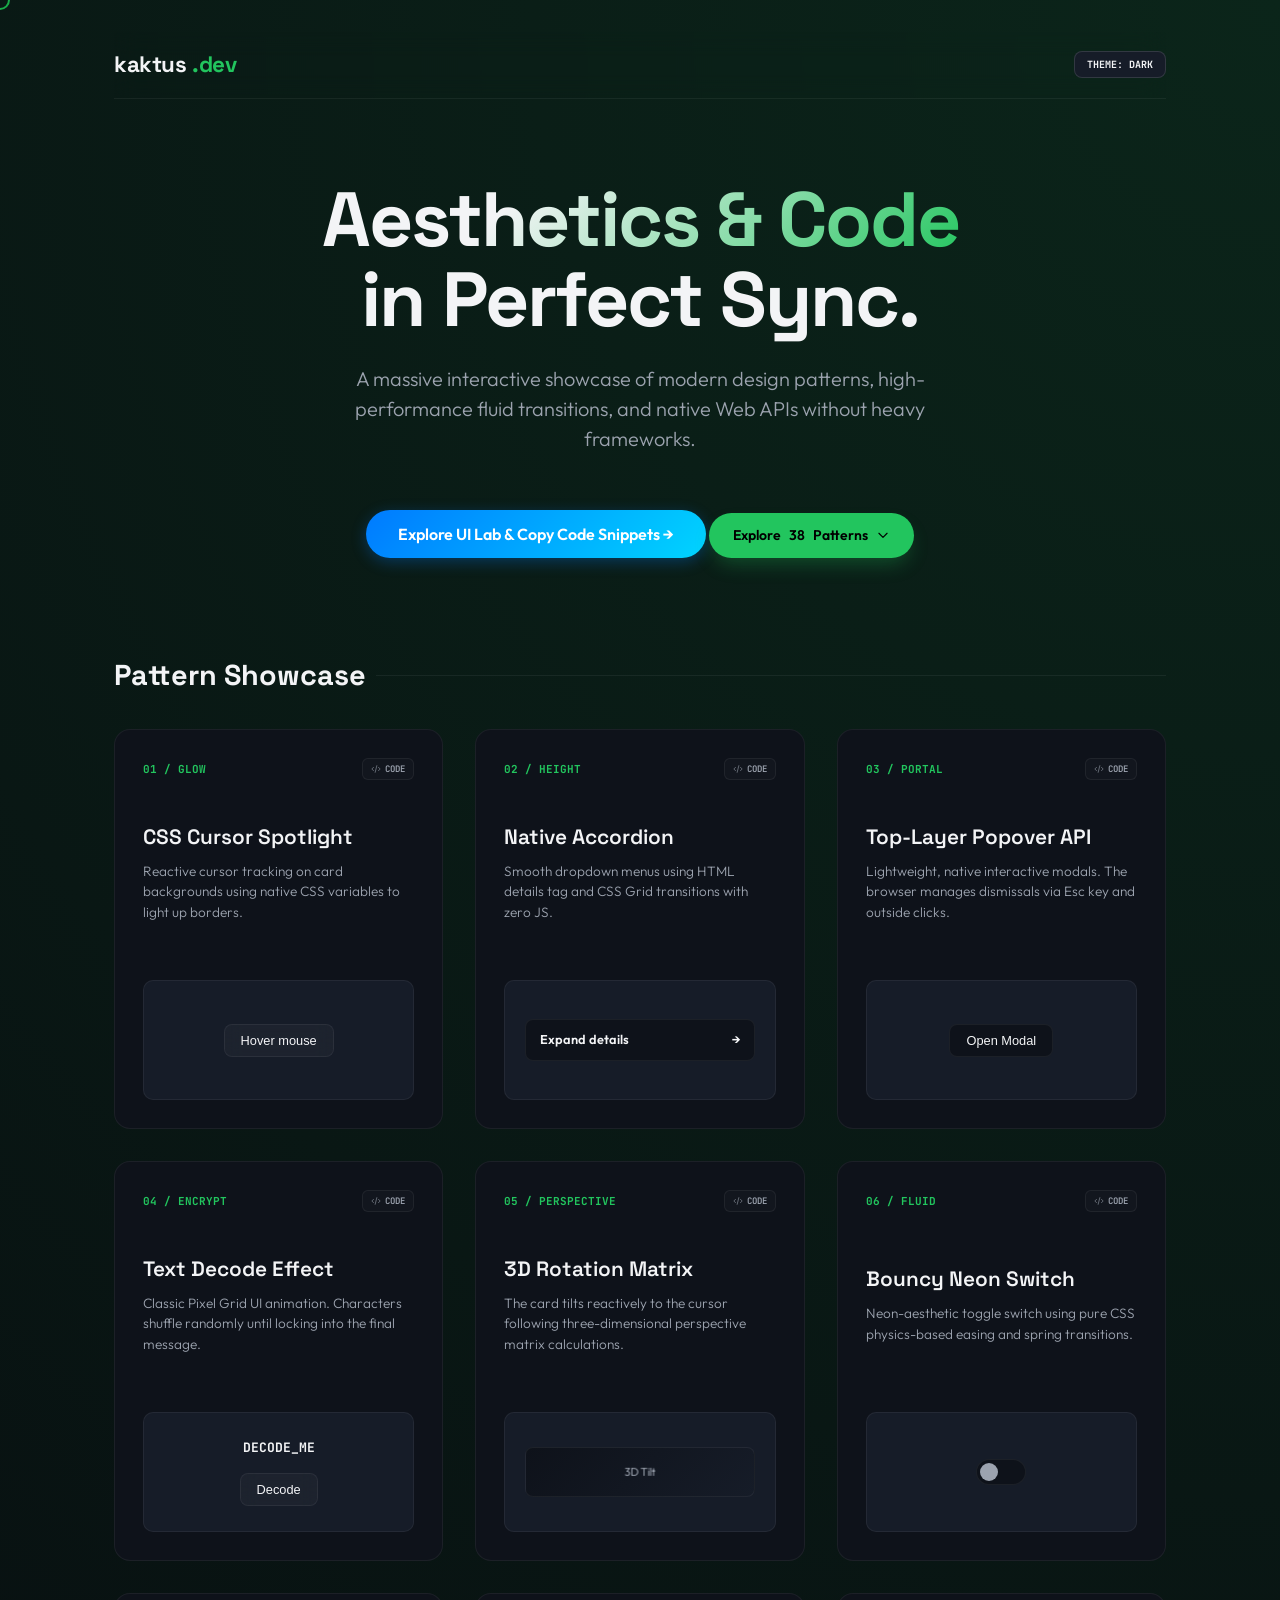
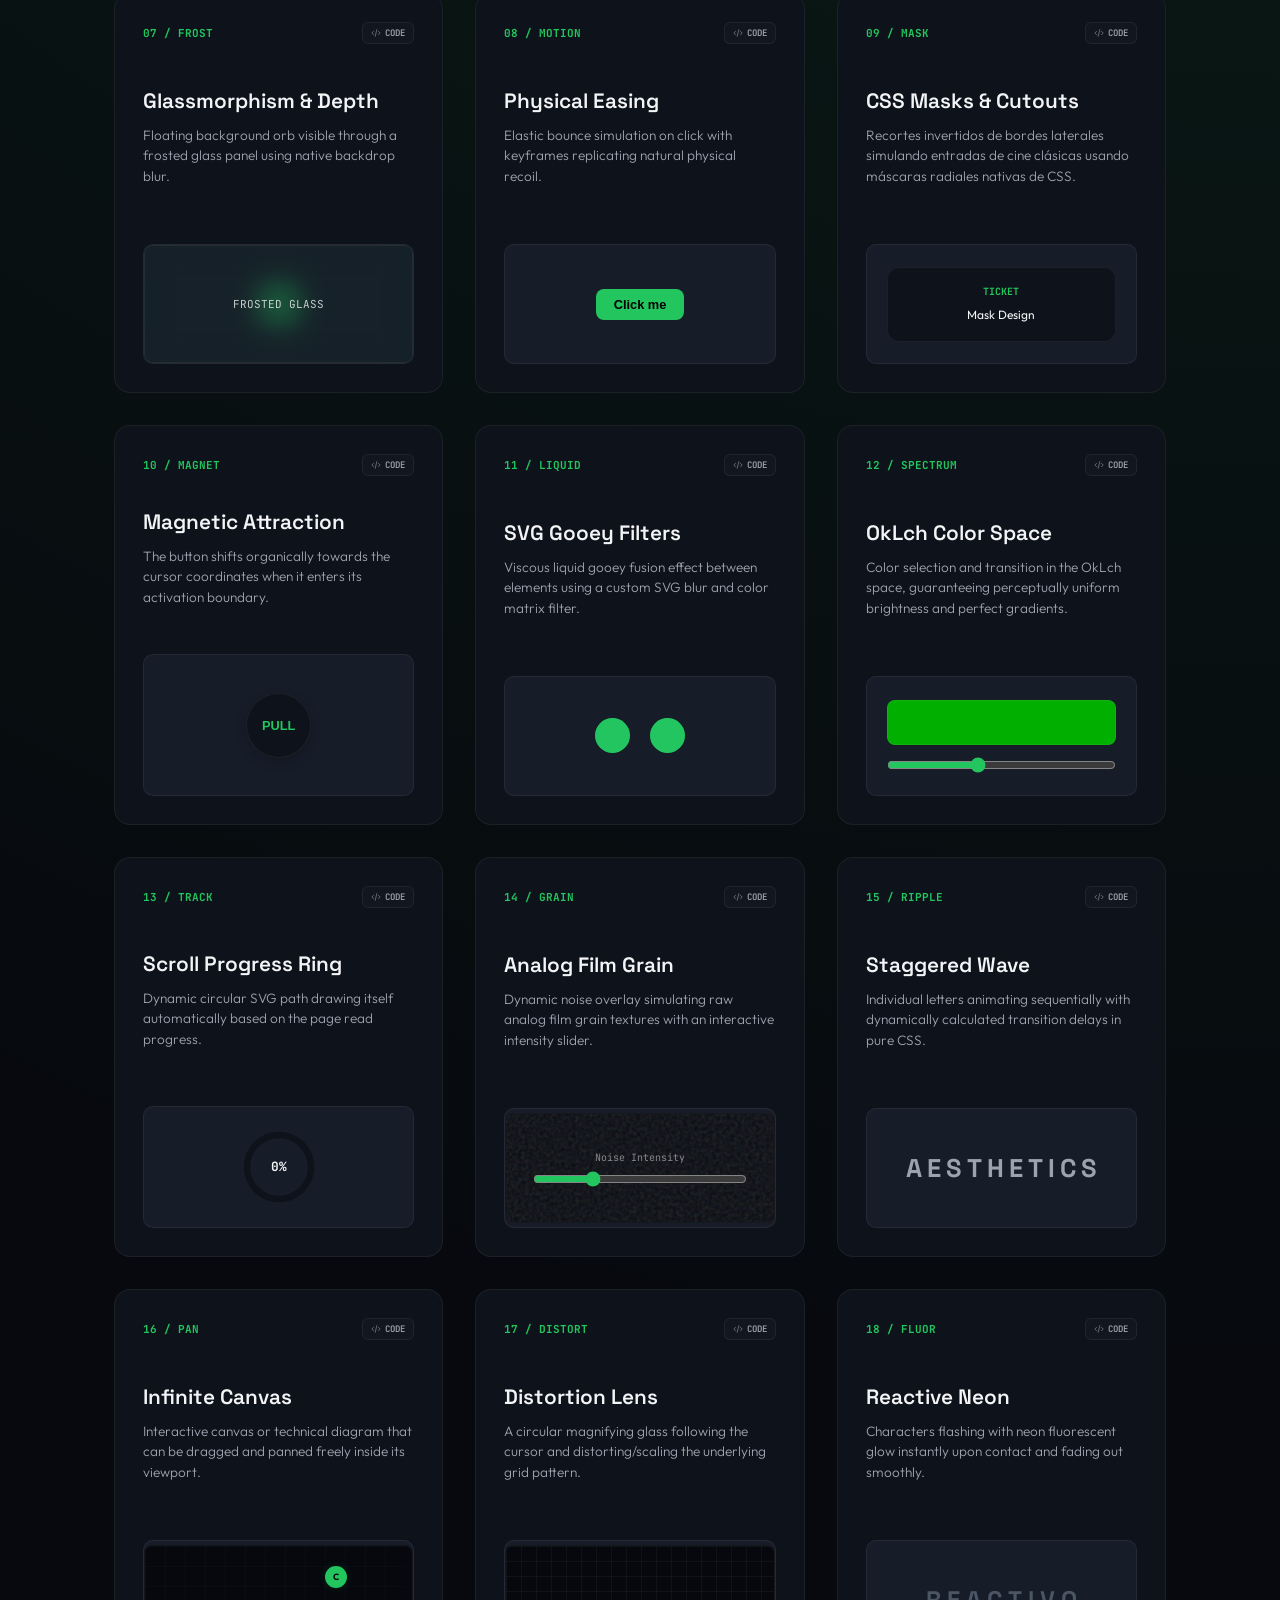
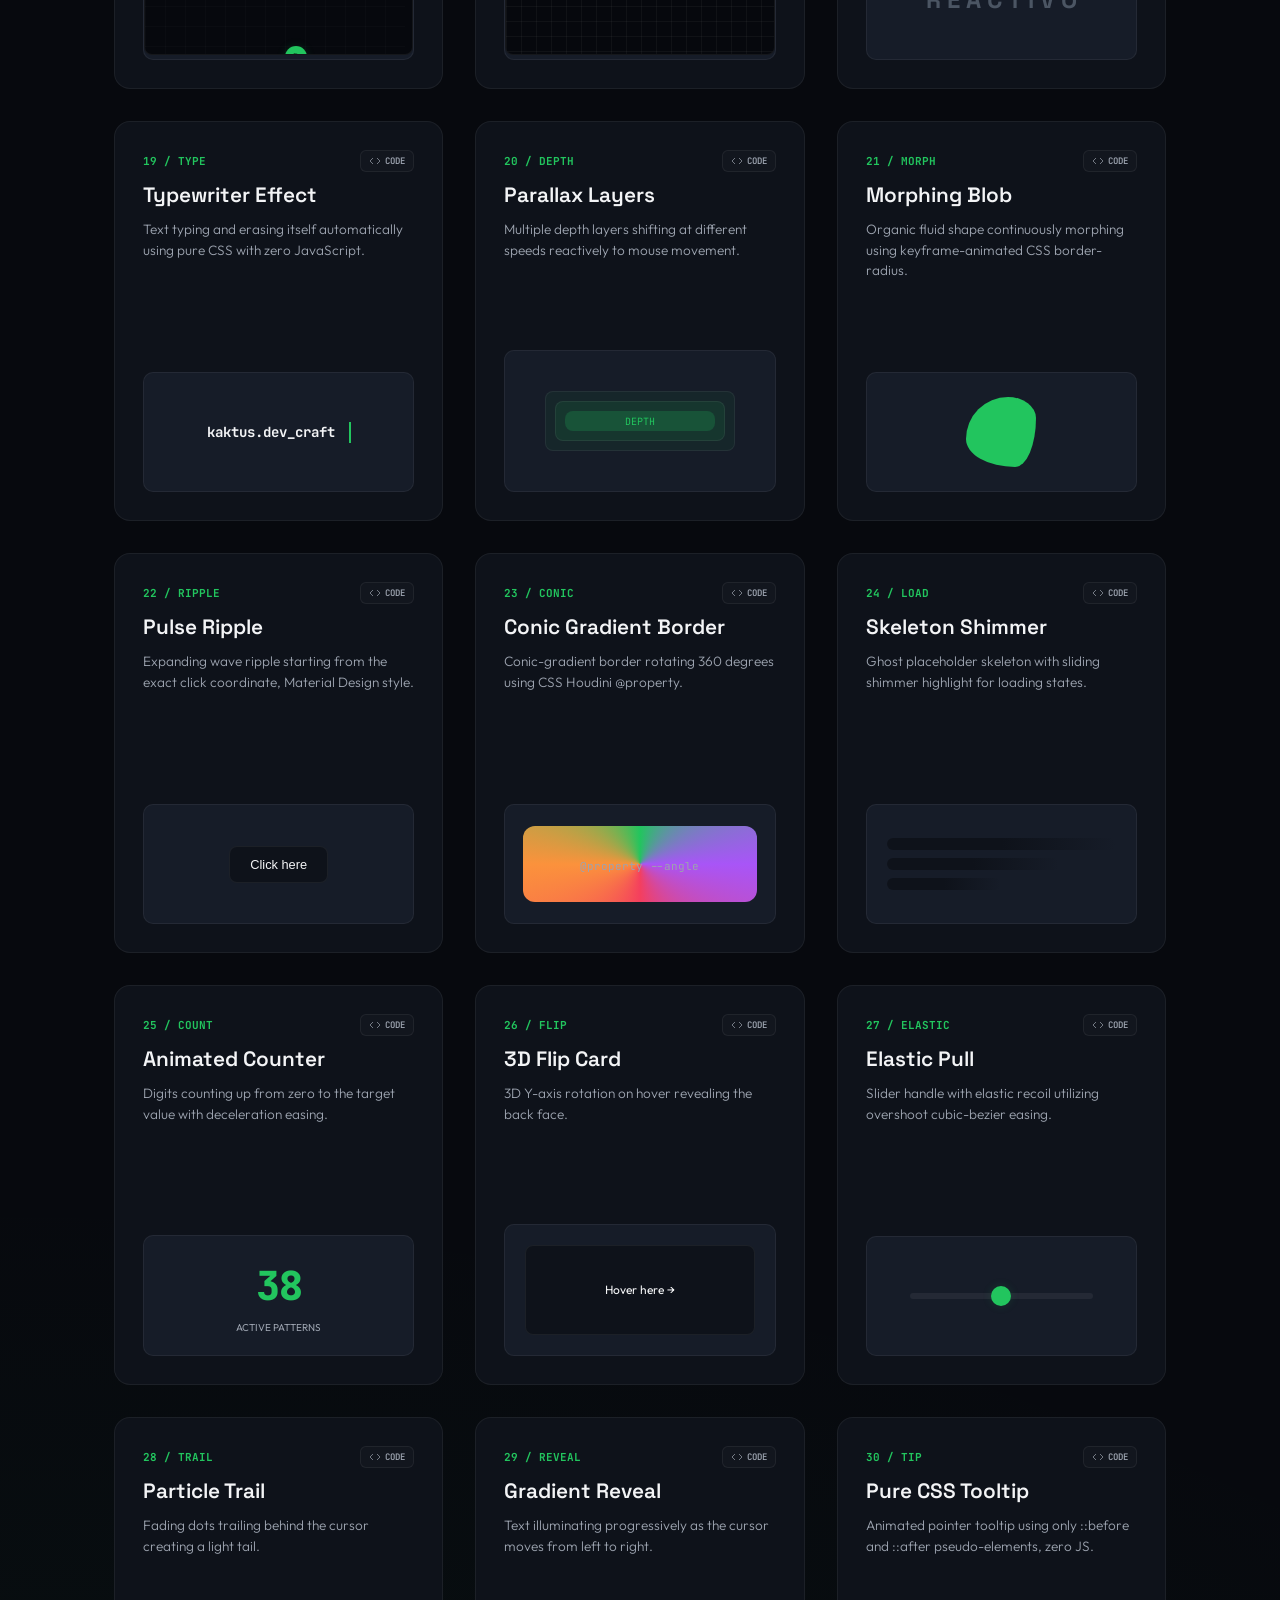
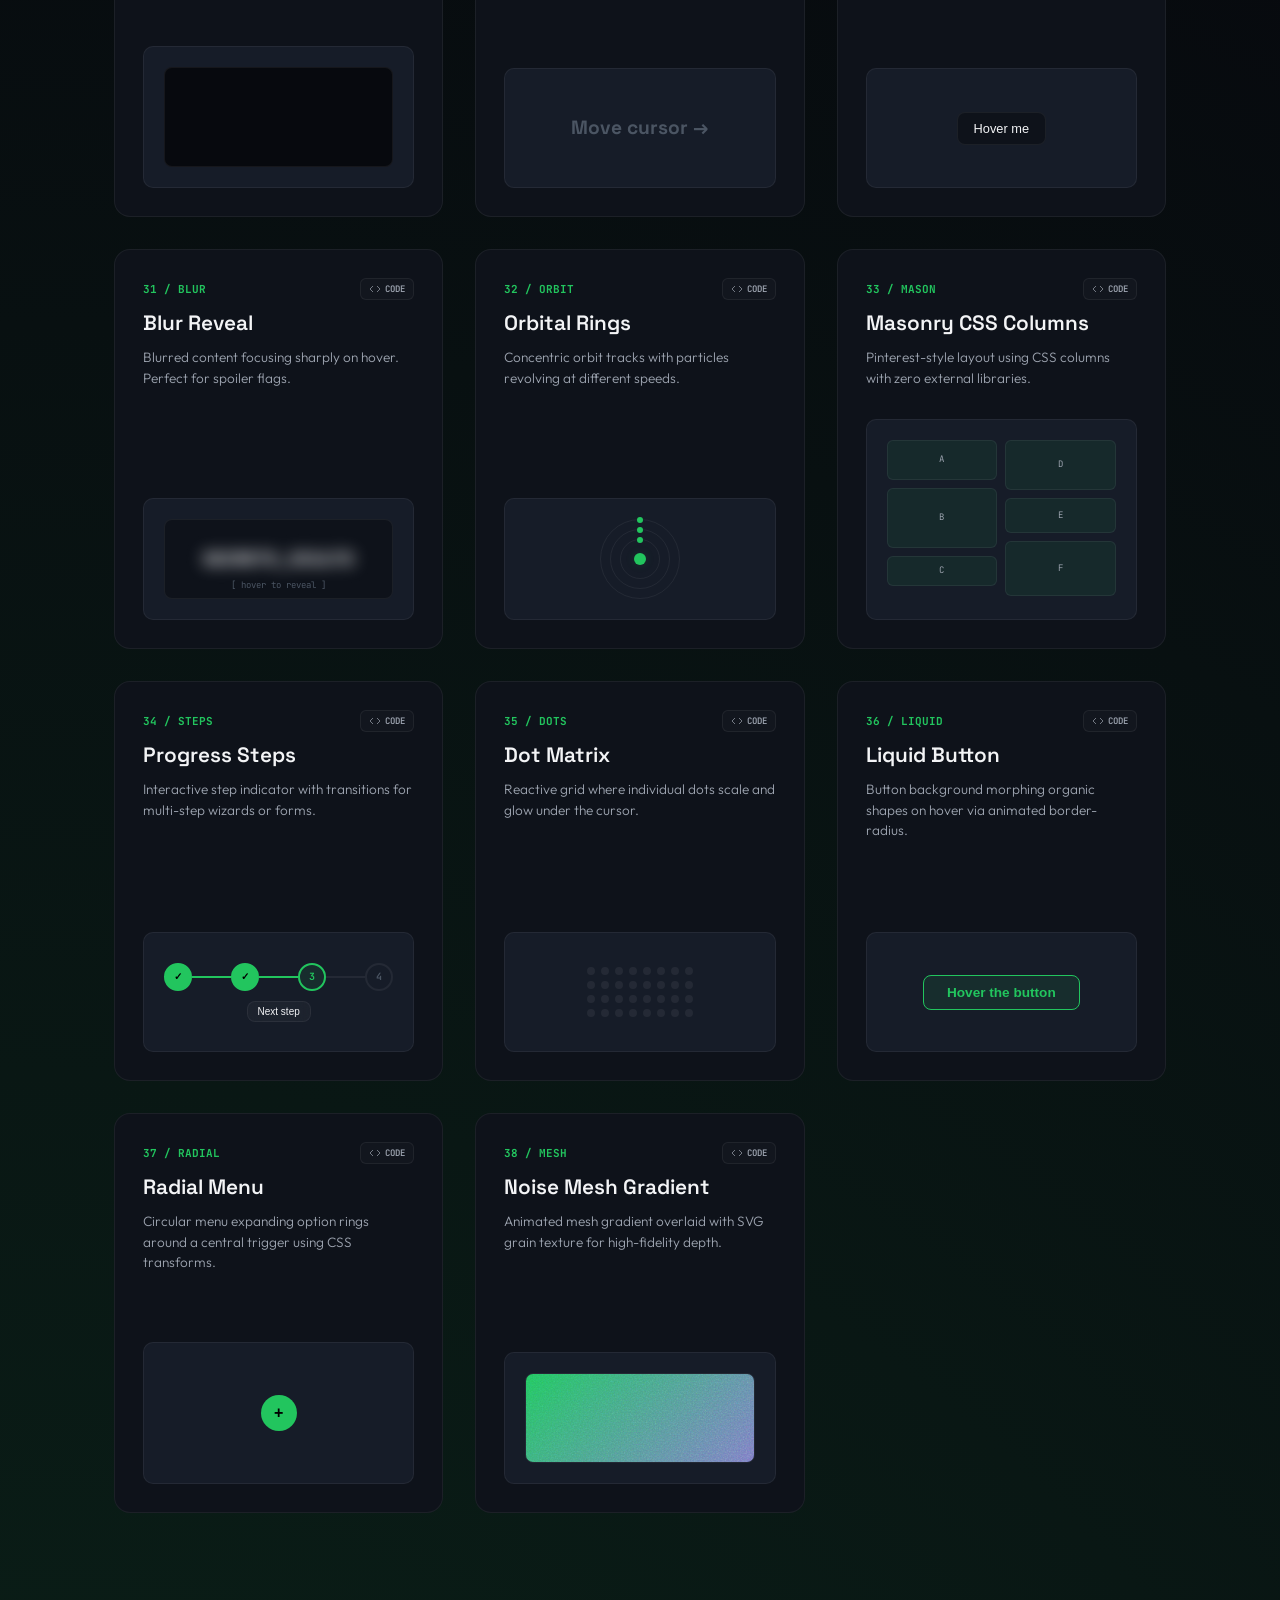
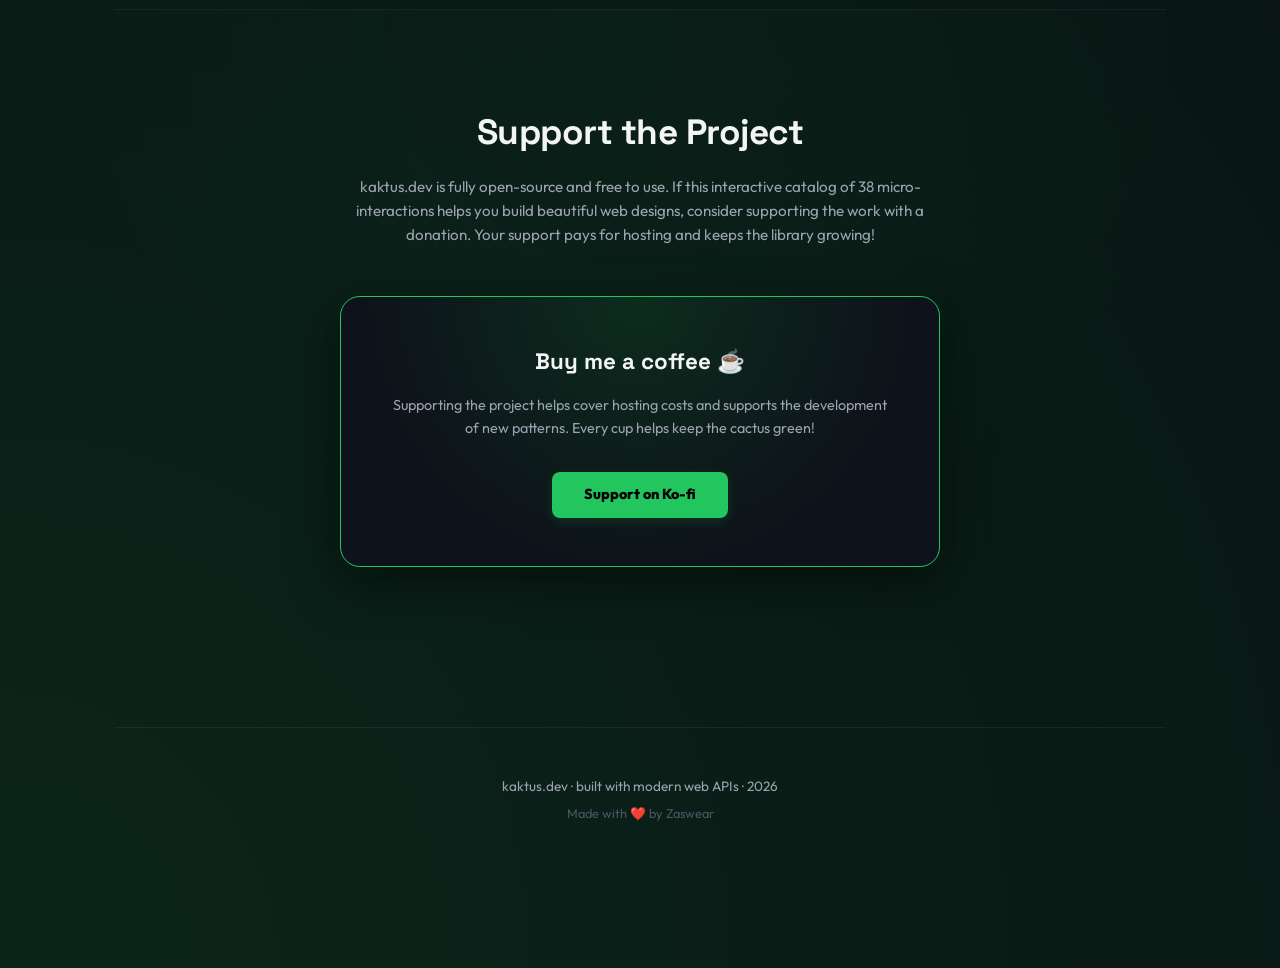
==== commit 8f33a45b: "mirror: sync desde zaswear-projects @ 4f2f10fdc8d5d860f273d3343c253944395119a0" ====
--- a/index.html
+++ b/index.html
@@ -1498,34 +1498,6 @@
       </a>
     </section>
 
-    <!-- Horizontal Marquee Banner -->
-    <div class="marquee-wrap">
-      <div class="marquee">
-        <span>CSS Scroll-Driven</span>
-        <span>HTML Popover API</span>
-        <span>Backdrop Filters</span>
-        <span>Zero Bloat</span>
-        <span>OkLch Colors</span>
-        <span>3D Matrix Transforms</span>
-        <span>Elastic Easing</span>
-        <span>CSS Grid Accordions</span>
-        <span>Magnetic Particles</span>
-        <span>Gooey Blobs</span>
-        <span>Interactive Lenses</span>
-        <!-- Duplicate for loop -->
-        <span>CSS Scroll-Driven</span>
-        <span>HTML Popover API</span>
-        <span>Backdrop Filters</span>
-        <span>Zero Bloat</span>
-        <span>OkLch Colors</span>
-        <span>3D Matrix Transforms</span>
-        <span>Elastic Easing</span>
-        <span>CSS Grid Accordions</span>
-        <span>Magnetic Particles</span>
-        <span>Gooey Blobs</span>
-        <span>Interactive Lenses</span>
-      </div>
-    </div>
 
     <!-- Main Showcase -->
     <section id="showcase">
